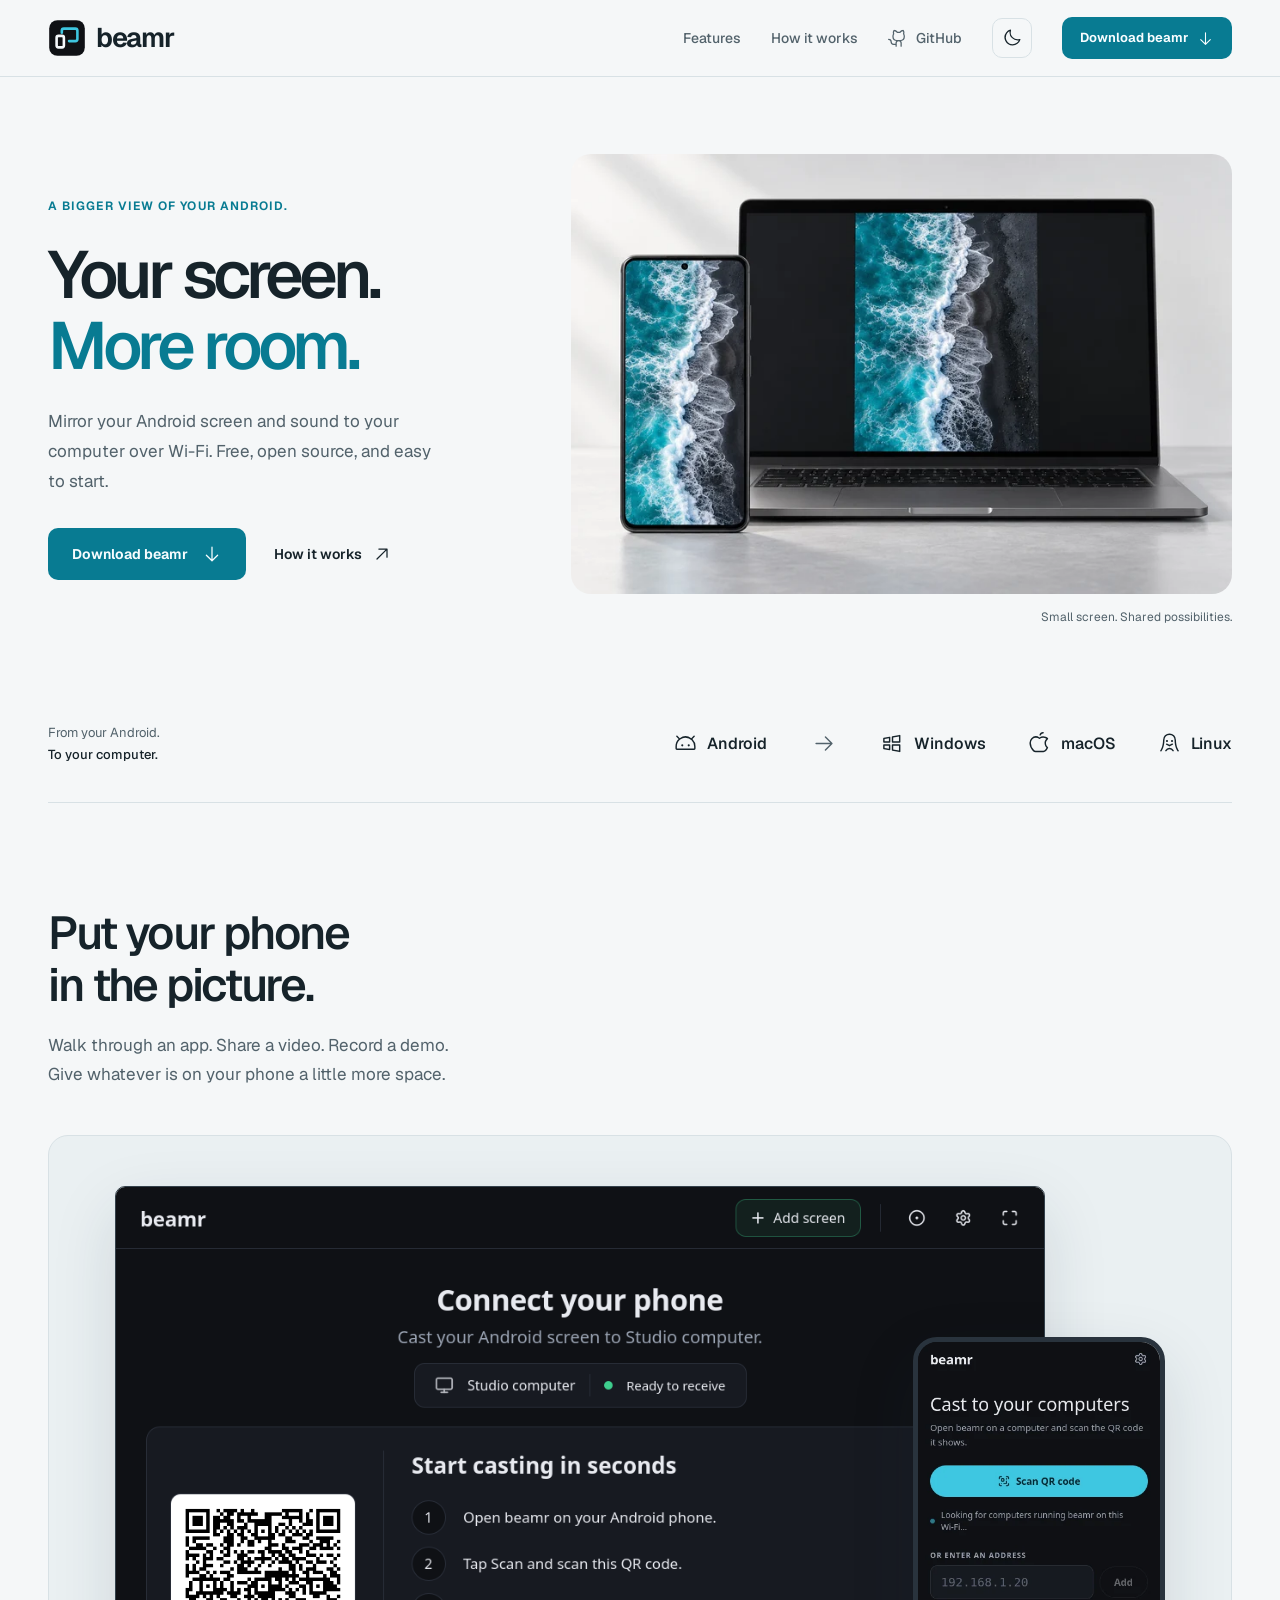
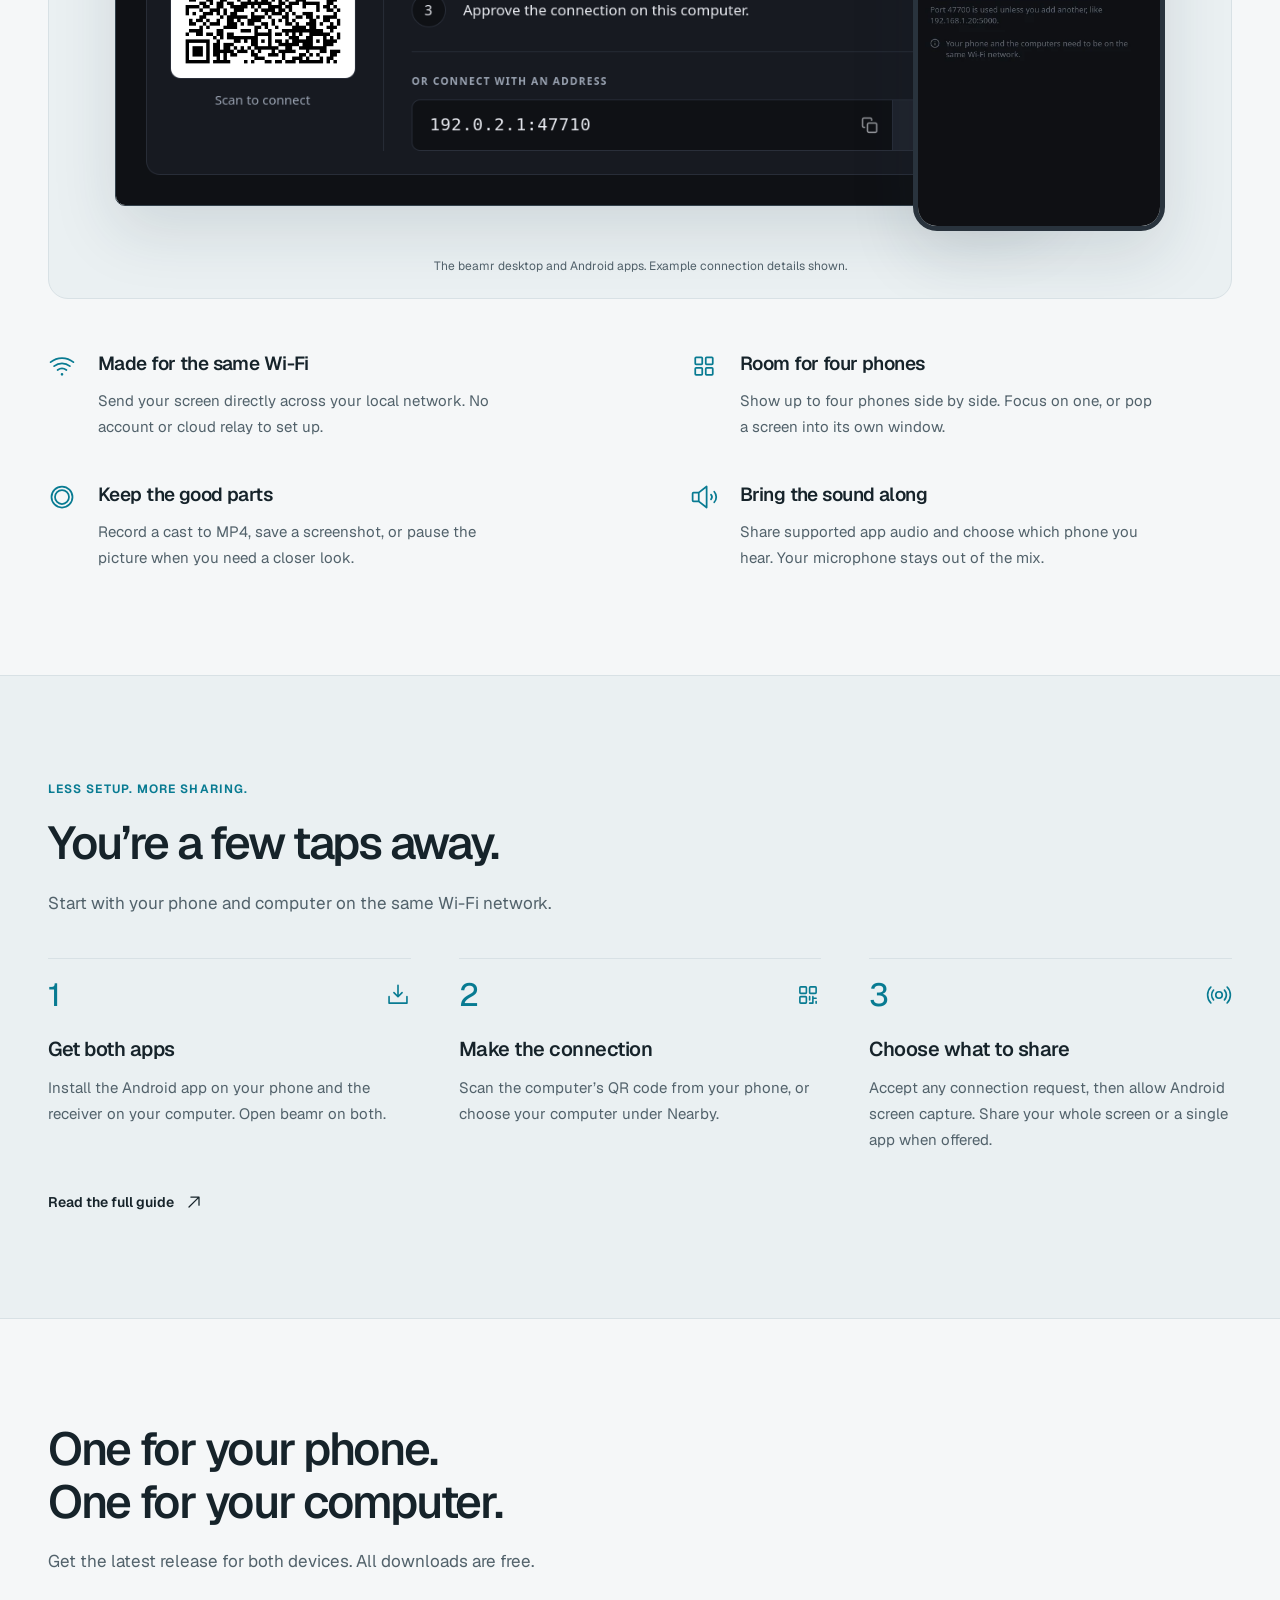
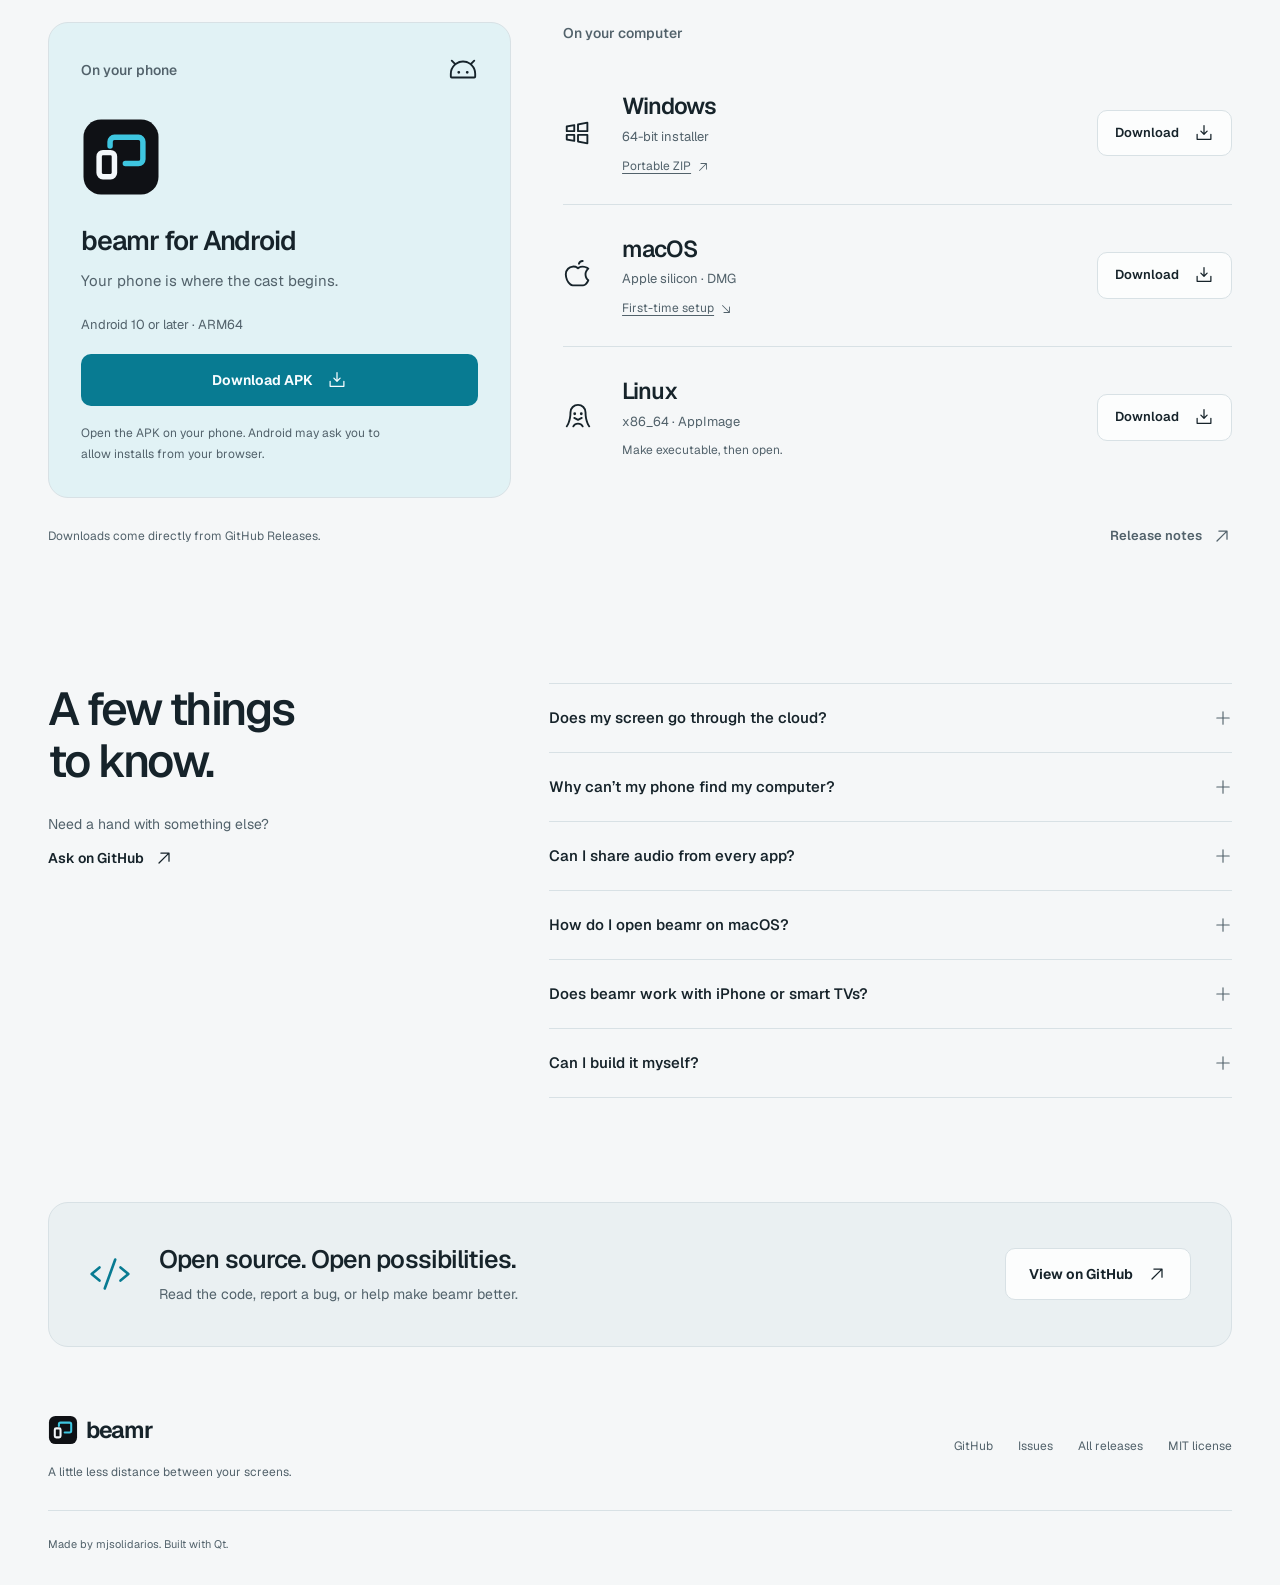
==== site/index.html @ 904bf2c2 "Project site on GitHub Pages A one-page site in site/ with features, setup steps, downloads from the" ====
<!doctype html>
<html lang="en">
<head>
  <meta charset="utf-8">
  <meta name="viewport" content="width=device-width, initial-scale=1">
  <meta name="theme-color" content="#f5f7f8">
  <meta name="description" content="Cast your Android screen and sound to Windows, macOS, or Linux over Wi-Fi. beamr is a free, open-source screen sharing app with recording and multi-screen support.">
  <title>beamr | Your screen. More room.</title>
  <meta name="robots" content="index, follow, max-image-preview:large">
  <meta name="author" content="mjsolidarios">
  <link rel="canonical" href="https://mjsolidarios.github.io/beamr/">
  <!-- Social previews. The card is a JPEG because not every network shows WebP. -->
  <meta property="og:type" content="website">
  <meta property="og:site_name" content="beamr">
  <meta property="og:locale" content="en_US">
  <meta property="og:title" content="beamr | Your screen. More room.">
  <meta property="og:description" content="Your Android screen and sound, on your computer. Free, open-source screen casting over Wi-Fi.">
  <meta property="og:url" content="https://mjsolidarios.github.io/beamr/">
  <meta property="og:image" content="https://mjsolidarios.github.io/beamr/assets/social-card.jpg">
  <meta property="og:image:secure_url" content="https://mjsolidarios.github.io/beamr/assets/social-card.jpg">
  <meta property="og:image:type" content="image/jpeg">
  <meta property="og:image:width" content="1200">
  <meta property="og:image:height" content="630">
  <meta property="og:image:alt" content="beamr: Your screen. More room. A phone and laptop showing the same ocean scene.">
  <meta name="twitter:card" content="summary_large_image">
  <meta name="twitter:title" content="beamr | Your screen. More room.">
  <meta name="twitter:description" content="Your Android screen and sound, on your computer. Free, open-source screen casting over Wi-Fi.">
  <meta name="twitter:image" content="https://mjsolidarios.github.io/beamr/assets/social-card.jpg">
  <meta name="twitter:image:alt" content="beamr: Your screen. More room. A phone and laptop showing the same ocean scene.">
  <script type="application/ld+json">
  {
    "@context": "https://schema.org",
    "@type": "SoftwareApplication",
    "name": "beamr",
    "description": "Free, open-source app that casts an Android phone's screen and sound to Windows, macOS or Linux computers over Wi-Fi.",
    "url": "https://mjsolidarios.github.io/beamr/",
    "image": "https://mjsolidarios.github.io/beamr/assets/social-card.jpg",
    "applicationCategory": "UtilitiesApplication",
    "operatingSystem": "Android 10+, Windows, macOS, Linux",
    "license": "https://github.com/mjsolidarios/beamr/blob/main/LICENSE",
    "codeRepository": "https://github.com/mjsolidarios/beamr",
    "downloadUrl": "https://github.com/mjsolidarios/beamr/releases/latest",
    "offers": { "@type": "Offer", "price": "0", "priceCurrency": "USD" },
    "author": { "@type": "Person", "name": "mjsolidarios", "url": "https://github.com/mjsolidarios" }
  }
  </script>
  <link rel="icon" href="./assets/beamr-icon.svg" type="image/svg+xml">
  <link rel="apple-touch-icon" href="./assets/beamr-icon.png">
  <link rel="preload" href="./assets/geist-latin.woff2" as="font" type="font/woff2" crossorigin>
  <script>
    try {
      const saved = localStorage.getItem('beamr-theme');
      if (saved === 'light' || saved === 'dark') document.documentElement.dataset.theme = saved;
    } catch {}
  </script>
  <link rel="stylesheet" href="./styles.css">
  <script src="./app.js" defer></script>
</head>
<body>
  <a class="skip-link" href="#main">Skip to content</a>
  <header class="site-header">
    <div class="container nav-row">
      <a class="brand" href="./" aria-label="beamr home"><img src="./assets/beamr-icon.svg" width="38" height="38" alt=""><span>beamr</span></a>
      <nav aria-label="Main navigation">
        <a class="nav-detail" href="#features">Features</a>
        <a class="nav-detail" href="#how-it-works">How it works</a>
        <a class="nav-github" href="https://github.com/mjsolidarios/beamr"><svg class="icon" aria-hidden="true"><use href="./assets/icons.svg#github-logo"/></svg><span>GitHub</span></a>
        <button class="theme-toggle icon-button" type="button" aria-label="Switch to dark theme" hidden><svg class="icon theme-moon" aria-hidden="true"><use href="./assets/icons.svg#moon"/></svg><svg class="icon theme-sun" aria-hidden="true"><use href="./assets/icons.svg#sun"/></svg></button>
        <a class="button button-small" href="#downloads">Download beamr<svg class="icon" aria-hidden="true"><use href="./assets/icons.svg#arrow-down"/></svg></a>
      </nav>
    </div>
  </header>

  <main id="main">
    <section class="hero container" aria-labelledby="hero-title">
      <div class="hero-copy">
        <p class="eyebrow">A bigger view of your Android.</p>
        <h1 id="hero-title">Your screen.<br><span>More room.</span></h1>
        <p class="hero-description">Mirror your Android screen and sound to your computer over Wi-Fi. Free, open source, and easy to start.</p>
        <div class="hero-actions"><a class="button" href="#downloads">Download beamr<svg class="icon" aria-hidden="true"><use href="./assets/icons.svg#arrow-down"/></svg></a><a class="text-link" href="#how-it-works">How it works<svg class="icon" aria-hidden="true"><use href="./assets/icons.svg#arrow-up-right"/></svg></a></div>
      </div>
      <figure class="hero-visual">
        <img class="hero-image" src="./assets/devices-1536.webp" srcset="./assets/devices-768.webp 768w, ./assets/devices-1536.webp 1536w" sizes="(max-width: 767px) 100vw, 58vw" width="1536" height="1024" fetchpriority="high" alt="A phone and laptop showing the same turquoise ocean waves, illustrating screen sharing">
        <figcaption>Small screen. Shared possibilities.</figcaption>
      </figure>
    </section>

    <div class="platforms container" aria-label="Supported platforms">
      <p>From your Android.<br><strong>To your computer.</strong></p>
      <div class="platform-flow">
        <span><svg class="icon" aria-hidden="true"><use href="./assets/icons.svg#android-logo"/></svg>Android</span>
        <svg class="icon flow-arrow" aria-hidden="true"><use href="./assets/icons.svg#arrow-right"/></svg>
        <span><svg class="icon" aria-hidden="true"><use href="./assets/icons.svg#windows-logo"/></svg>Windows</span>
        <span><svg class="icon" aria-hidden="true"><use href="./assets/icons.svg#apple-logo"/></svg>macOS</span>
        <span><svg class="icon" aria-hidden="true"><use href="./assets/icons.svg#linux-logo"/></svg>Linux</span>
      </div>
    </div>

    <section class="section container" id="features" aria-labelledby="features-title">
      <div class="section-intro"><h2 id="features-title">Put your phone<br>in the picture.</h2><p>Walk through an app. Share a video. Record a demo.<br class="desktop-break"> Give whatever is on your phone a little more space.</p></div>
      <div class="product-showcase">
        <div class="screenshot-composition">
          <img class="desktop-shot" src="./assets/desktop.webp" width="1080" height="720" loading="lazy" alt="beamr desktop receiver with a QR code and instructions to connect an Android phone">
          <img class="phone-shot" src="./assets/android.webp" width="400" height="800" loading="lazy" alt="beamr Android app with Scan QR code, Enter address, and Nearby connection options">
        </div>
        <p class="image-caption">The beamr desktop and Android apps. Example connection details shown.</p>
      </div>
      <div class="feature-grid">
        <article><svg class="feature-icon" aria-hidden="true"><use href="./assets/icons.svg#wifi-high"/></svg><div><h3>Made for the same Wi-Fi</h3><p>Send your screen directly across your local network. No account or cloud relay to set up.</p></div></article>
        <article><svg class="feature-icon" aria-hidden="true"><use href="./assets/icons.svg#squares-four"/></svg><div><h3>Room for four phones</h3><p>Show up to four phones side by side. Focus on one, or pop a screen into its own window.</p></div></article>
        <article><svg class="feature-icon" aria-hidden="true"><use href="./assets/icons.svg#record"/></svg><div><h3>Keep the good parts</h3><p>Record a cast to MP4, save a screenshot, or pause the picture when you need a closer look.</p></div></article>
        <article><svg class="feature-icon" aria-hidden="true"><use href="./assets/icons.svg#speaker-high"/></svg><div><h3>Bring the sound along</h3><p>Share supported app audio and choose which phone you hear. Your microphone stays out of the mix.</p></div></article>
      </div>
    </section>

    <section class="setup section" id="how-it-works" aria-labelledby="setup-title">
      <div class="container">
        <div class="section-intro"><p class="eyebrow">Less setup. More sharing.</p><h2 id="setup-title">You’re a few taps away.</h2><p>Start with your phone and computer on the same Wi-Fi network.</p></div>
        <ol class="setup-steps">
          <li><div class="step-top"><span class="step-number" aria-hidden="true">1</span><svg class="icon" aria-hidden="true"><use href="./assets/icons.svg#download-simple"/></svg></div><h3>Get both apps</h3><p>Install the Android app on your phone and the receiver on your computer. Open beamr on both.</p></li>
          <li><div class="step-top"><span class="step-number" aria-hidden="true">2</span><svg class="icon" aria-hidden="true"><use href="./assets/icons.svg#qr-code"/></svg></div><h3>Make the connection</h3><p>Scan the computer’s QR code from your phone, or choose your computer under Nearby.</p></li>
          <li><div class="step-top"><span class="step-number" aria-hidden="true">3</span><svg class="icon" aria-hidden="true"><use href="./assets/icons.svg#broadcast"/></svg></div><h3>Choose what to share</h3><p>Accept any connection request, then allow Android screen capture. Share your whole screen or a single app when offered.</p></li>
        </ol>
        <a class="text-link" href="https://github.com/mjsolidarios/beamr#how-it-works">Read the full guide<svg class="icon" aria-hidden="true"><use href="./assets/icons.svg#arrow-up-right"/></svg></a>
      </div>
    </section>

    <section class="section container downloads" id="downloads" aria-labelledby="downloads-title">
      <div class="section-intro"><h2 id="downloads-title">One for your phone.<br>One for your computer.</h2><p>Get the latest release for both devices. All downloads are free.</p></div>
      <div class="download-layout">
        <article class="android-download">
          <div class="download-card-heading"><span class="device-label">On your phone</span><svg class="platform-icon" aria-hidden="true"><use href="./assets/icons.svg#android-logo"/></svg></div>
          <img src="./assets/beamr-icon.svg" width="80" height="80" alt="" loading="lazy">
          <h3>beamr for Android</h3>
          <p>Your phone is where the cast begins.</p>
          <span class="download-meta">Android 10 or later · ARM64</span>
          <a class="button" href="https://github.com/mjsolidarios/beamr/releases/latest/download/beamr-android-arm64.apk">Download APK<svg class="icon" aria-hidden="true"><use href="./assets/icons.svg#download-simple"/></svg></a>
          <p class="install-note">Open the APK on your phone. Android may ask you to allow installs from your browser.</p>
        </article>
        <div class="desktop-downloads">
          <h3 class="device-label">On your computer</h3>
          <article class="download-row">
            <svg class="platform-icon" aria-hidden="true"><use href="./assets/icons.svg#windows-logo"/></svg>
            <div class="download-copy"><h4>Windows</h4><p>64-bit installer</p><a class="alternative" href="https://github.com/mjsolidarios/beamr/releases/latest/download/beamr-receiver-windows-x64.zip">Portable ZIP<svg class="icon" aria-hidden="true"><use href="./assets/icons.svg#arrow-up-right"/></svg></a></div>
            <a class="download-button" href="https://github.com/mjsolidarios/beamr/releases/latest/download/beamr-receiver-windows-x64-setup.exe" aria-label="Download Windows installer"><span>Download</span><svg class="icon" aria-hidden="true"><use href="./assets/icons.svg#download-simple"/></svg></a>
          </article>
          <article class="download-row">
            <svg class="platform-icon" aria-hidden="true"><use href="./assets/icons.svg#apple-logo"/></svg>
            <div class="download-copy"><h4>macOS</h4><p>Apple silicon · DMG</p><a class="alternative" href="#macos-help">First-time setup<svg class="icon" aria-hidden="true"><use href="./assets/icons.svg#arrow-down-right"/></svg></a></div>
            <a class="download-button" href="https://github.com/mjsolidarios/beamr/releases/latest/download/beamr-receiver-macos-arm64.dmg" aria-label="Download macOS disk image"><span>Download</span><svg class="icon" aria-hidden="true"><use href="./assets/icons.svg#download-simple"/></svg></a>
          </article>
          <article class="download-row">
            <svg class="platform-icon" aria-hidden="true"><use href="./assets/icons.svg#linux-logo"/></svg>
            <div class="download-copy"><h4>Linux</h4><p>x86_64 · AppImage</p><span class="row-note">Make executable, then open.</span></div>
            <a class="download-button" href="https://github.com/mjsolidarios/beamr/releases/latest/download/beamr-receiver-linux-x86_64.AppImage" aria-label="Download Linux AppImage"><span>Download</span><svg class="icon" aria-hidden="true"><use href="./assets/icons.svg#download-simple"/></svg></a>
          </article>
        </div>
      </div>
      <div class="download-footer"><span>Downloads come directly from GitHub Releases.</span><a class="text-link" href="https://github.com/mjsolidarios/beamr/releases/latest">Release notes<svg class="icon" aria-hidden="true"><use href="./assets/icons.svg#arrow-up-right"/></svg></a></div>
    </section>

    <section class="section container faq" aria-labelledby="faq-title">
      <div class="faq-heading"><h2 id="faq-title">A few things <br>to know.</h2><p>Need a hand with something else?</p><a class="text-link" href="https://github.com/mjsolidarios/beamr/issues">Ask on GitHub<svg class="icon" aria-hidden="true"><use href="./assets/icons.svg#arrow-up-right"/></svg></a></div>
      <div class="questions">
        <details><summary>Does my screen go through the cloud?<svg class="icon" aria-hidden="true"><use href="./assets/icons.svg#plus"/></svg></summary><p>No. beamr sends screen and audio data directly between your phone and computers on the same local network. You don’t need an account. Use a network you trust.</p></details>
        <details><summary>Why can’t my phone find my computer?<svg class="icon" aria-hidden="true"><use href="./assets/icons.svg#plus"/></svg></summary><p>Check that both devices are on the same Wi-Fi and your firewall allows beamr. Guest networks may prevent devices from connecting to each other. You can also scan the QR code or enter the address shown on the computer.</p></details>
        <details><summary>Can I share audio from every app?<svg class="icon" aria-hidden="true"><use href="./assets/icons.svg#plus"/></svg></summary><p>Turn on Cast sound before you start. Android only lets beamr capture audio from apps that allow it. Calls and protected audio stay silent, and beamr never captures the microphone.</p></details>
        <details id="macos-help"><summary>How do I open beamr on macOS?<svg class="icon" aria-hidden="true"><use href="./assets/icons.svg#plus"/></svg></summary><p>Open the DMG and copy beamr to Applications. This Apple silicon build is not yet signed. If macOS blocks it, follow <a href="https://support.apple.com/en-us/102445">Apple’s instructions for opening an app from an unidentified developer</a>, after confirming you downloaded it from this repository.</p></details>
        <details><summary>Does beamr work with iPhone or smart TVs?<svg class="icon" aria-hidden="true"><use href="./assets/icons.svg#plus"/></svg></summary><p>beamr currently sends from Android phones to computers running Windows, macOS, or Linux. There’s no iPhone sender or standalone smart TV app. You can connect your computer to a larger display.</p></details>
        <details><summary>Can I build it myself?<svg class="icon" aria-hidden="true"><use href="./assets/icons.svg#plus"/></svg></summary><p>Yes. Both apps are built with Qt 6 and QML. The project is open source under the MIT license, with separately licensed dependencies. Find <a href="https://github.com/mjsolidarios/beamr#building">build instructions</a> and <a href="https://github.com/mjsolidarios/beamr/blob/main/THIRD_PARTY_NOTICES.md">third-party notices</a> in the repository.</p></details>
      </div>
    </section>

    <section class="open-source container" aria-labelledby="source-title">
      <svg class="source-icon" aria-hidden="true"><use href="./assets/icons.svg#code"/></svg>
      <div><h2 id="source-title">Open source. Open possibilities.</h2><p>Read the code, report a bug, or help make beamr better.</p></div>
      <a class="button button-outline" href="https://github.com/mjsolidarios/beamr">View on GitHub<svg class="icon" aria-hidden="true"><use href="./assets/icons.svg#arrow-up-right"/></svg></a>
    </section>
  </main>

  <footer class="site-footer container">
    <div class="footer-brand"><a class="brand" href="./" aria-label="beamr home"><img src="./assets/beamr-icon.svg" width="30" height="30" alt=""><span>beamr</span></a><p>A little less distance between your screens.</p></div>
    <nav aria-label="Project links"><a href="https://github.com/mjsolidarios/beamr">GitHub</a><a href="https://github.com/mjsolidarios/beamr/issues">Issues</a><a href="https://github.com/mjsolidarios/beamr/releases">All releases</a><a href="https://github.com/mjsolidarios/beamr/blob/main/LICENSE">MIT license</a></nav>
    <p class="footer-credit">Made by <a href="https://github.com/mjsolidarios">mjsolidarios</a>. Built with Qt.</p>
  </footer>
</body>
</html>
---- site/styles.css ----
@font-face{font-family:Geist;src:url('./assets/geist-latin.woff2') format('woff2');font-style:normal;font-weight:100 900;font-display:swap}
/* Design read: a calm consumer utility, not a GitHub UI clone.
   DESIGN_VARIANCE: 6 / MOTION_INTENSITY: 3 / VISUAL_DENSITY: 3.
   Radius: controls 10px; media and download panels 20px. Layer 10: sticky header. */
:root{color-scheme:light;--bg:#f5f7f8;--surface:#fcfdfd;--surface-soft:#eaf0f2;--text:#16232a;--muted:#52626b;--border:#d8e1e5;--accent:#087b92;--accent-hover:#06687d;--accent-soft:#e1f2f5;--button-ink:#f8fdff;--header:rgb(245 247 248 / .95);--shadow:0 24px 65px rgb(27 47 59 / .13)}
:root[data-theme=dark]{color-scheme:dark;--bg:#0f1419;--surface:#171e25;--surface-soft:#19232b;--text:#edf3f6;--muted:#a6b5bf;--border:#2a3741;--accent:#5acde1;--accent-hover:#88deec;--accent-soft:#152d36;--button-ink:#09212a;--header:rgb(15 20 25 / .96);--shadow:0 24px 65px rgb(0 8 14 / .28)}
@media(prefers-color-scheme:dark){:root:not([data-theme=light]){color-scheme:dark;--bg:#0f1419;--surface:#171e25;--surface-soft:#19232b;--text:#edf3f6;--muted:#a6b5bf;--border:#2a3741;--accent:#5acde1;--accent-hover:#88deec;--accent-soft:#152d36;--button-ink:#09212a;--header:rgb(15 20 25 / .96);--shadow:0 24px 65px rgb(0 8 14 / .28)}}
*{box-sizing:border-box}html{scroll-padding-top:100px}body{margin:0;background:var(--bg);color:var(--text);font:16px/1.6 Geist,system-ui,sans-serif;-webkit-font-smoothing:antialiased}a{color:inherit;text-decoration:none}button{font:inherit}img{display:block;max-width:100%;height:auto}svg{display:block;fill:currentColor;flex-shrink:0}p,h1,h2,h3,h4,figure{margin:0}a,button,summary{-webkit-tap-highlight-color:transparent}a:focus-visible,button:focus-visible,summary:focus-visible{outline:3px solid var(--accent);outline-offset:5px}button{cursor:pointer}::selection{background:var(--accent);color:var(--button-ink)}[hidden]{display:none!important}.container{width:min(1240px,calc(100% - 96px));margin-inline:auto}.icon{width:20px;height:20px}.skip-link{position:fixed;top:12px;left:12px;z-index:20;transform:translateY(-160%);background:var(--accent);color:var(--button-ink);padding:12px 18px;border-radius:10px}.skip-link:focus{transform:translateY(0)}
.site-header{position:sticky;top:0;z-index:10;border-bottom:1px solid var(--border);background:var(--header);backdrop-filter:blur(16px)}.nav-row{height:76px;display:flex;align-items:center;justify-content:space-between;gap:24px}.brand{display:inline-flex;align-items:center;gap:10px;flex-shrink:0;font-size:27px;font-weight:650;letter-spacing:-1.3px}.brand img{flex-shrink:0}.nav-row nav{display:flex;align-items:center;gap:30px;font-size:14px;font-weight:500}.nav-row nav>a:not(.button){color:var(--muted)}.nav-row nav>a:hover{color:var(--accent)}.nav-github{display:flex;align-items:center;gap:8px}.icon-button{display:grid;place-items:center;width:40px;height:40px;border:1px solid var(--border);border-radius:10px;background:transparent;color:var(--text)}.icon-button:hover{background:var(--surface-soft)}.theme-sun{display:none}[data-theme=dark] .theme-sun{display:block}[data-theme=dark] .theme-moon{display:none}@media(prefers-color-scheme:dark){:root:not([data-theme=light]) .theme-sun{display:block}:root:not([data-theme=light]) .theme-moon{display:none}}
.button{display:inline-flex;justify-content:center;align-items:center;gap:14px;min-height:52px;padding:13px 23px;border:1px solid transparent;border-radius:10px;background:var(--accent);color:var(--button-ink);font-size:14px;font-weight:650;white-space:nowrap;transition:background .2s,transform .2s}.button:hover{background:var(--accent-hover)}.button:active,.download-button:active{transform:translateY(1px)}.button-small{min-height:42px;padding:9px 17px;font-size:13px;gap:9px}.button-small .icon{width:17px;height:17px}.text-link{display:inline-flex;align-items:center;gap:10px;font-size:14px;font-weight:600}.text-link:hover{color:var(--accent)}.text-link .icon{transition:transform .2s}.text-link:hover .icon{transform:translate(2px,-2px)}
.hero{display:grid;grid-template-columns:.9fr 1.2fr;align-items:center;gap:28px;padding-block:72px 66px}.eyebrow{color:var(--accent);font-size:12px;letter-spacing:.09em;font-weight:650;text-transform:uppercase;margin-bottom:23px}h1{font-size:clamp(46px,5.2vw,72px);line-height:1.07;letter-spacing:-.065em;font-weight:570}h1 span{color:var(--accent)}.hero-description{max-width:390px;margin-top:26px;font-size:17px;line-height:1.75;color:var(--muted)}.hero-actions{display:flex;align-items:center;gap:28px;margin-top:31px}.hero-visual{padding-top:5px;min-width:0}.hero-image{border-radius:20px;width:100%;aspect-ratio:3/2;object-fit:cover;background:#e4e9ec}.hero-visual figcaption{text-align:right;font-size:12px;color:var(--muted);margin-top:14px}.platforms{padding-block:28px 36px;border-bottom:1px solid var(--border);display:flex;align-items:center;justify-content:space-between;gap:32px}.platforms p{font-size:13px;line-height:1.7;color:var(--muted)}.platforms strong{font-weight:500;color:var(--text)}.platform-flow{display:flex;align-items:center;gap:42px}.platform-flow span{display:flex;align-items:center;gap:10px;font-size:16px;font-weight:550}.platform-flow .icon{width:23px;height:23px}.platform-flow .flow-arrow{color:var(--muted);width:30px}
.section{padding-block:104px}.section-intro{margin-bottom:46px}.section-intro h2,.faq h2{font-size:clamp(34px,3.6vw,48px);line-height:1.14;letter-spacing:-.05em;font-weight:560}.section-intro p:not(.eyebrow){max-width:580px;margin-top:19px;color:var(--muted);font-size:17px;line-height:1.7}.product-showcase{background:var(--surface-soft);border:1px solid var(--border);border-radius:20px;padding:50px 56px 22px;overflow:hidden}.screenshot-composition{position:relative;padding:0 120px 25px 0;max-width:1050px;margin:auto}.desktop-shot{width:100%;border:1px solid #34414b;border-radius:10px;box-shadow:var(--shadow)}.phone-shot{position:absolute;right:0;bottom:0;width:24%;border:5px solid #29333d;border-radius:24px;box-shadow:var(--shadow)}.image-caption{color:var(--muted);font-size:12px;text-align:center;margin-top:26px}.feature-grid{display:grid;grid-template-columns:1fr 1fr;column-gap:100px;row-gap:40px;margin-top:50px}.feature-grid article{display:flex;gap:22px;align-items:flex-start}.feature-icon{width:28px;height:28px;color:var(--accent);margin-top:3px}.feature-grid h3{font-size:19px;letter-spacing:-.03em;font-weight:580;margin-bottom:8px}.feature-grid p{font-size:15px;line-height:1.75;color:var(--muted);max-width:420px}
.setup{background:var(--surface-soft);border-block:1px solid var(--border)}.setup .section-intro{margin-bottom:40px}.setup .eyebrow{margin-bottom:18px}.setup-steps{list-style:none;margin:0 0 35px;padding:0;display:grid;grid-template-columns:repeat(3,1fr);gap:48px}.setup-steps li{padding-top:20px;border-top:1px solid var(--border)}.step-top{display:flex;align-items:center;justify-content:space-between;margin-bottom:22px;color:var(--accent)}.step-number{font-size:32px;font-weight:450;line-height:1}.step-top .icon{width:26px;height:26px}.setup-steps h3{font-size:20px;font-weight:570;letter-spacing:-.025em;margin-bottom:10px}.setup-steps p{font-size:15px;color:var(--muted);line-height:1.75}
.download-layout{display:grid;grid-template-columns:.9fr 1.3fr;gap:52px}.android-download{background:var(--accent-soft);border:1px solid var(--border);border-radius:20px;padding:32px}.download-card-heading{display:flex;justify-content:space-between;align-items:center;margin-bottom:32px}.device-label{font-size:14px;font-weight:550;color:var(--muted)}.platform-icon{width:30px;height:30px}.android-download>img{margin-bottom:22px}.android-download h3{font-size:27px;font-weight:580;letter-spacing:-.045em;margin-bottom:7px}.android-download>p{color:var(--muted);font-size:15px}.download-meta{display:block;color:var(--muted);font-size:13px;margin:22px 0 18px}.android-download .button{width:100%}.android-download .install-note{font-size:12px;line-height:1.75;margin-top:17px;max-width:320px}.desktop-downloads>.device-label{margin-bottom:18px}.download-row{display:grid;grid-template-columns:38px 1fr auto;gap:21px;align-items:center;padding:26px 0;border-bottom:1px solid var(--border)}.download-row:last-child{border-bottom:0}.download-copy h4{font-size:23px;letter-spacing:-.04em;font-weight:580}.download-copy p{font-size:13px;color:var(--muted);margin-top:2px}.alternative,.row-note{display:inline-flex;align-items:center;gap:5px;font-size:12px;color:var(--muted);margin-top:9px}.alternative{text-decoration:underline;text-underline-offset:3px}.alternative:hover{color:var(--accent)}.alternative .icon{width:14px;height:14px}.download-button{display:inline-flex;align-items:center;gap:15px;border:1px solid var(--border);border-radius:10px;padding:12px 17px;font-size:13px;font-weight:600;background:var(--surface);transition:background .2s,transform .2s}.download-button:hover{background:var(--accent-soft);border-color:var(--accent);color:var(--accent)}.download-footer{margin-top:28px;display:flex;justify-content:space-between;align-items:center;gap:20px;font-size:12px;color:var(--muted)}.download-footer .text-link{font-size:13px}
.faq{display:grid;grid-template-columns:.8fr 1.3fr;gap:80px;padding-top:32px}.faq-heading>p{font-size:14px;color:var(--muted);margin:25px 0 10px}.questions{border-top:1px solid var(--border)}details{border-bottom:1px solid var(--border);scroll-margin-top:110px}summary{list-style:none;display:flex;align-items:center;justify-content:space-between;gap:20px;font-size:15px;font-weight:550;padding:22px 0;cursor:pointer}summary::-webkit-details-marker{display:none}summary .icon{width:18px;height:18px;color:var(--muted);transition:transform .2s}details[open] summary .icon{transform:rotate(45deg)}summary:hover{color:var(--accent)}details>p{padding:0 32px 25px 0;color:var(--muted);font-size:14px;line-height:1.85}details p a{text-decoration:underline;text-underline-offset:3px;color:var(--accent)}.open-source{display:flex;align-items:center;gap:28px;background:var(--surface-soft);border:1px solid var(--border);border-radius:20px;padding:40px}.source-icon{color:var(--accent);width:42px;height:42px}.open-source h2{font-size:25px;font-weight:550;letter-spacing:-.035em;line-height:1.3}.open-source p{font-size:14px;color:var(--muted);margin-top:8px}.open-source .button{margin-left:auto}.button-outline{border-color:var(--border);background:var(--surface);color:var(--text)}.button-outline:hover{background:var(--accent-soft);border-color:var(--accent)}.site-footer{display:grid;grid-template-columns:1fr auto;gap:28px;padding-block:65px 32px}.footer-brand .brand{font-size:23px;gap:8px}.footer-brand>p{font-size:12px;color:var(--muted);margin-top:10px}.site-footer nav{display:flex;gap:25px;align-items:center;font-size:12px;color:var(--muted)}.site-footer nav a:hover,.footer-credit a:hover{color:var(--accent)}.footer-credit{grid-column:1/-1;padding-top:25px;border-top:1px solid var(--border);font-size:11px;color:var(--muted)}
@media(min-width:1440px){.hero{padding-block:85px 70px}.hero-image{min-height:410px}}
@media(max-width:1100px){.container{width:calc(100% - 64px)}.nav-row nav{gap:20px}.hero{grid-template-columns:1fr 1.08fr;gap:24px}h1{font-size:56px}.hero-description{font-size:16px}.hero-actions{gap:20px}.hero-actions .button{padding-inline:17px}.hero-actions .text-link{font-size:13px}.platform-flow{gap:25px}.feature-grid{column-gap:50px}.download-layout{gap:36px}.faq{gap:50px}.open-source{gap:22px;padding:32px}.open-source h2{font-size:23px}.open-source .source-icon{display:none}}
@media(max-width:767px){html{scroll-padding-top:85px}.container{width:calc(100% - 40px)}.nav-row{height:66px;gap:12px}.brand{font-size:25px;gap:7px}.brand img{width:34px;height:34px}.nav-row nav{gap:12px}.nav-detail,.nav-github{display:none!important}.nav-row .button{padding:9px 12px;font-size:12px;gap:8px}.nav-row .button .icon{display:none}.icon-button{width:36px;height:36px}.hero{grid-template-columns:1fr;gap:38px;padding-block:47px 32px}.hero-copy{max-width:500px}.eyebrow{font-size:10px;letter-spacing:.08em;margin-bottom:20px}h1{font-size:clamp(48px,10.5vw,66px)}.hero-description{max-width:390px;margin-top:22px;font-size:16px}.hero-actions{margin-top:25px;gap:23px}.hero-visual{padding-top:0}.hero-image{border-radius:16px}.hero-visual figcaption{font-size:11px;margin-top:10px}.platforms{display:block;padding-block:18px 29px}.platforms p{font-size:12px;margin-bottom:20px}.platforms p br{display:none}.platforms p strong{margin-left:4px}.platform-flow{justify-content:space-between;gap:10px;flex-wrap:wrap}.platform-flow span{font-size:12px;gap:6px}.platform-flow .icon{width:18px;height:18px}.platform-flow .flow-arrow{width:16px}.section{padding-block:65px}.section-intro{margin-bottom:29px}.section-intro h2,.faq h2{font-size:36px}.section-intro p:not(.eyebrow){font-size:15px;margin-top:17px}.desktop-break{display:none}.product-showcase{padding:22px 14px 17px;border-radius:16px}.screenshot-composition{padding:0 35px 35px 0}.desktop-shot{border-radius:5px}.phone-shot{width:25%;border-width:2px;border-radius:10px}.image-caption{font-size:10px;margin-top:12px}.feature-grid{grid-template-columns:1fr;gap:27px;margin-top:33px}.feature-grid article{gap:18px}.feature-icon{width:25px;height:25px}.feature-grid h3{font-size:18px}.feature-grid p{font-size:14px}.setup-steps{grid-template-columns:1fr;gap:28px;margin-bottom:28px}.setup-steps li{display:grid;grid-template-columns:36px 1fr;gap:0 18px;padding-top:23px}.step-top{grid-row:1/3;display:block;margin:3px 0 0}.step-number{font-size:25px}.step-top .icon{display:none}.setup-steps h3{font-size:19px;margin-bottom:8px}.setup-steps p{font-size:14px}.download-layout{grid-template-columns:1fr;gap:35px}.android-download{padding:28px;border-radius:16px}.download-card-heading{margin-bottom:24px}.android-download>img{width:64px;height:64px}.android-download h3{font-size:25px}.download-row{gap:14px;grid-template-columns:32px 1fr auto;padding:22px 0}.download-copy h4{font-size:22px}.download-button{padding:12px;font-size:12px;gap:10px}.download-button .icon{width:17px;height:17px}.download-footer{align-items:flex-start;flex-direction:column;gap:10px;margin-top:20px}.faq{grid-template-columns:1fr;gap:30px;padding-top:10px}.faq-heading h2 br{display:none}.faq-heading>p{margin-top:15px}.faq summary{font-size:14px;padding:21px 0}.faq details>p{font-size:13px}.open-source{align-items:flex-start;flex-direction:column;padding:28px;gap:24px;border-radius:16px}.open-source h2{font-size:25px;max-width:270px}.open-source p{font-size:14px}.open-source .button{margin-left:0}.site-footer{grid-template-columns:1fr;padding-block:43px 28px;gap:25px}.site-footer nav{gap:24px;flex-wrap:wrap}.footer-credit{padding-top:22px}}
@media(max-width:374px){.container{width:calc(100% - 32px)}.nav-row nav{gap:8px}.hero-actions{gap:16px}.hero-actions .button{padding-inline:14px}.hero-actions .text-link{gap:5px}.platform-flow{gap:8px}.platform-flow span{gap:4px;font-size:11px}.platform-flow .icon{width:16px;height:16px}.download-button span{display:none}.download-button{padding:14px}}
@media(prefers-reduced-motion:no-preference){html{scroll-behavior:smooth}}
@media(prefers-reduced-motion:reduce){*,*::before,*::after{transition:none!important;animation:none!important;scroll-behavior:auto!important}}
@media(prefers-reduced-transparency:reduce){.site-header{background:var(--bg);backdrop-filter:none}}
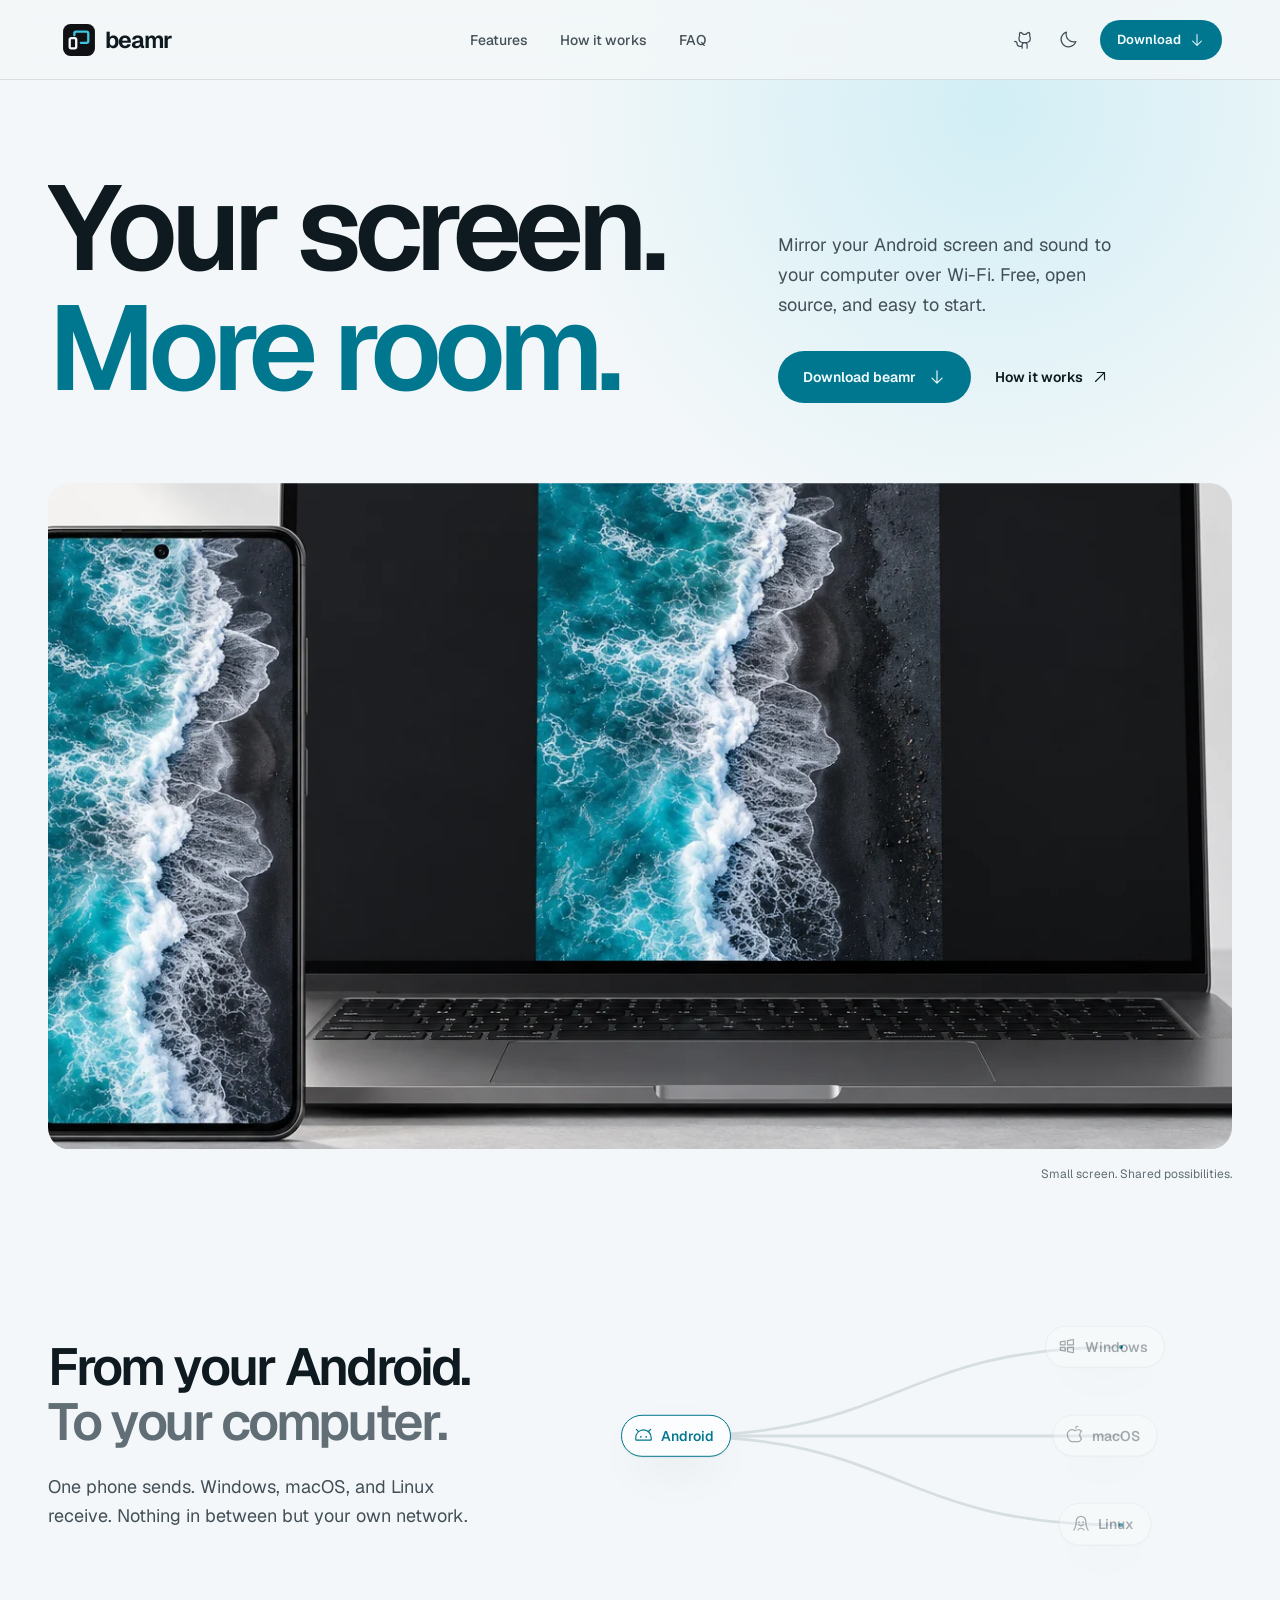
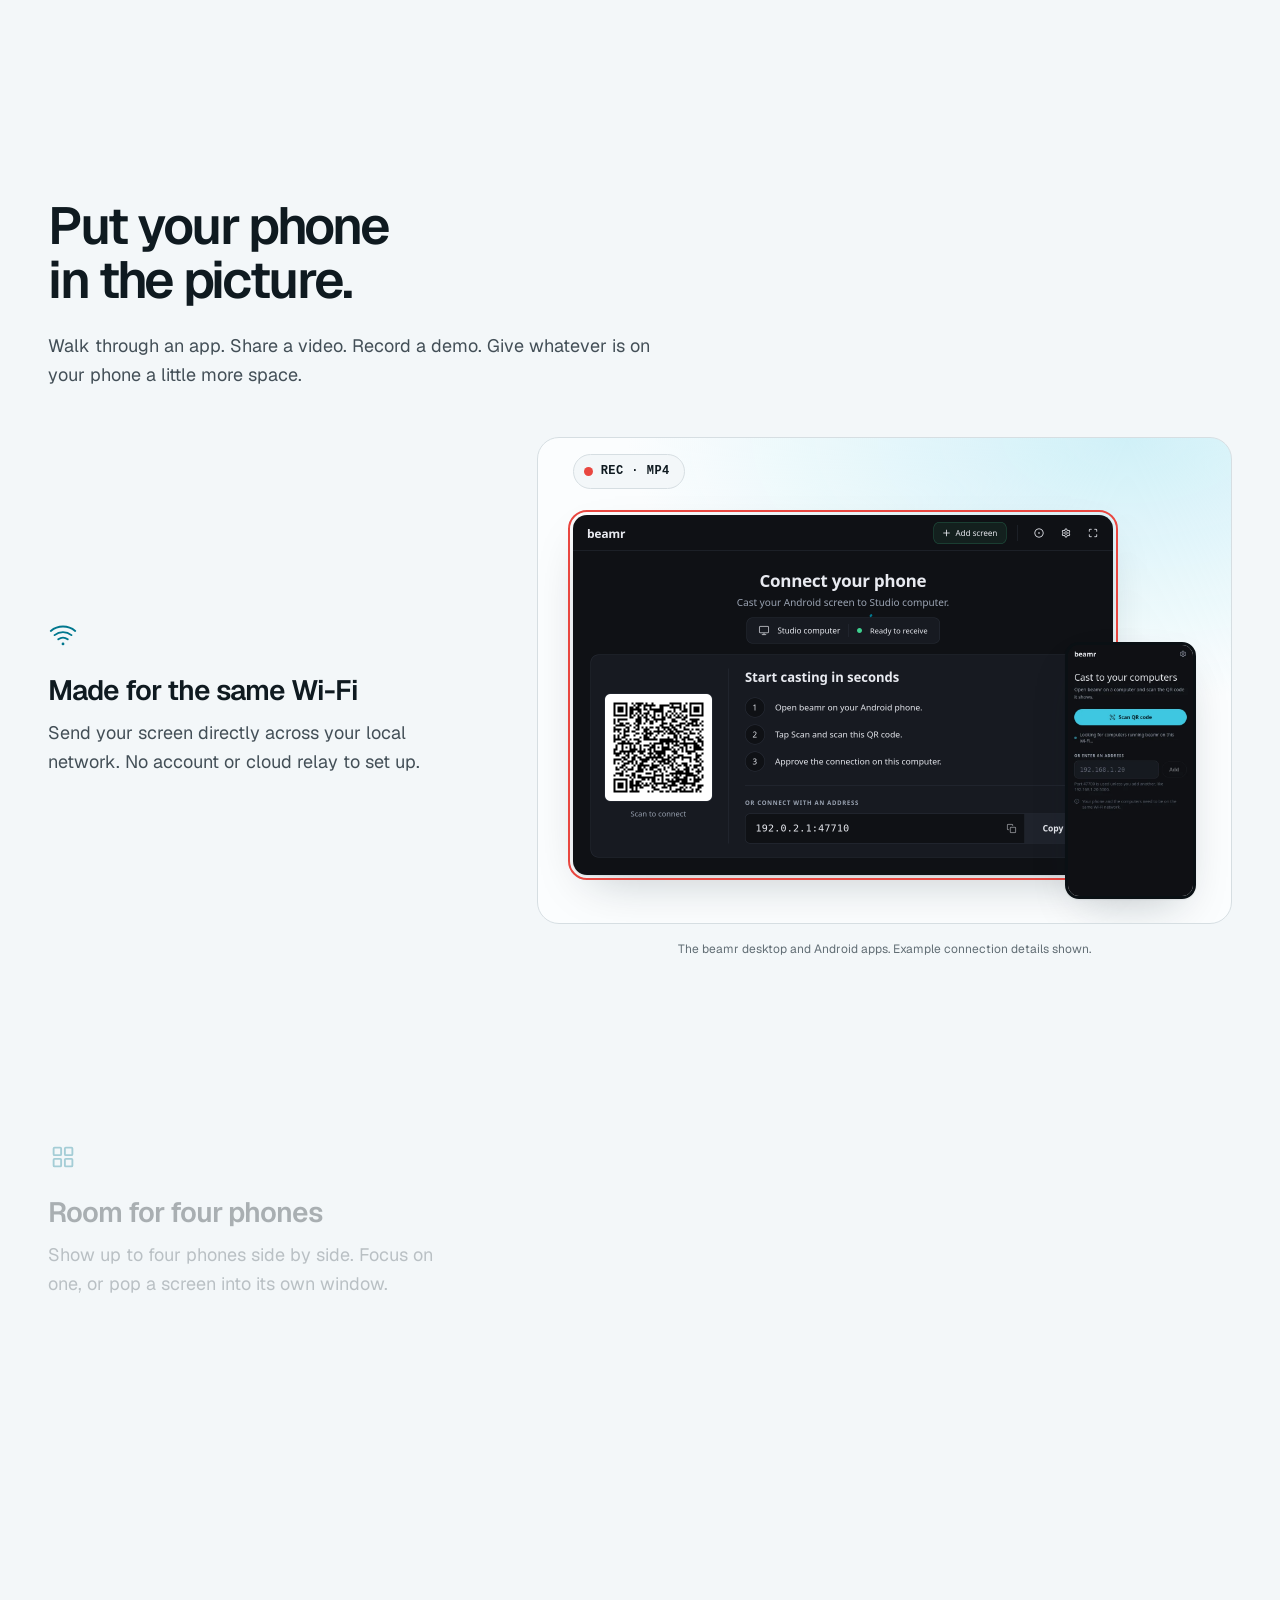
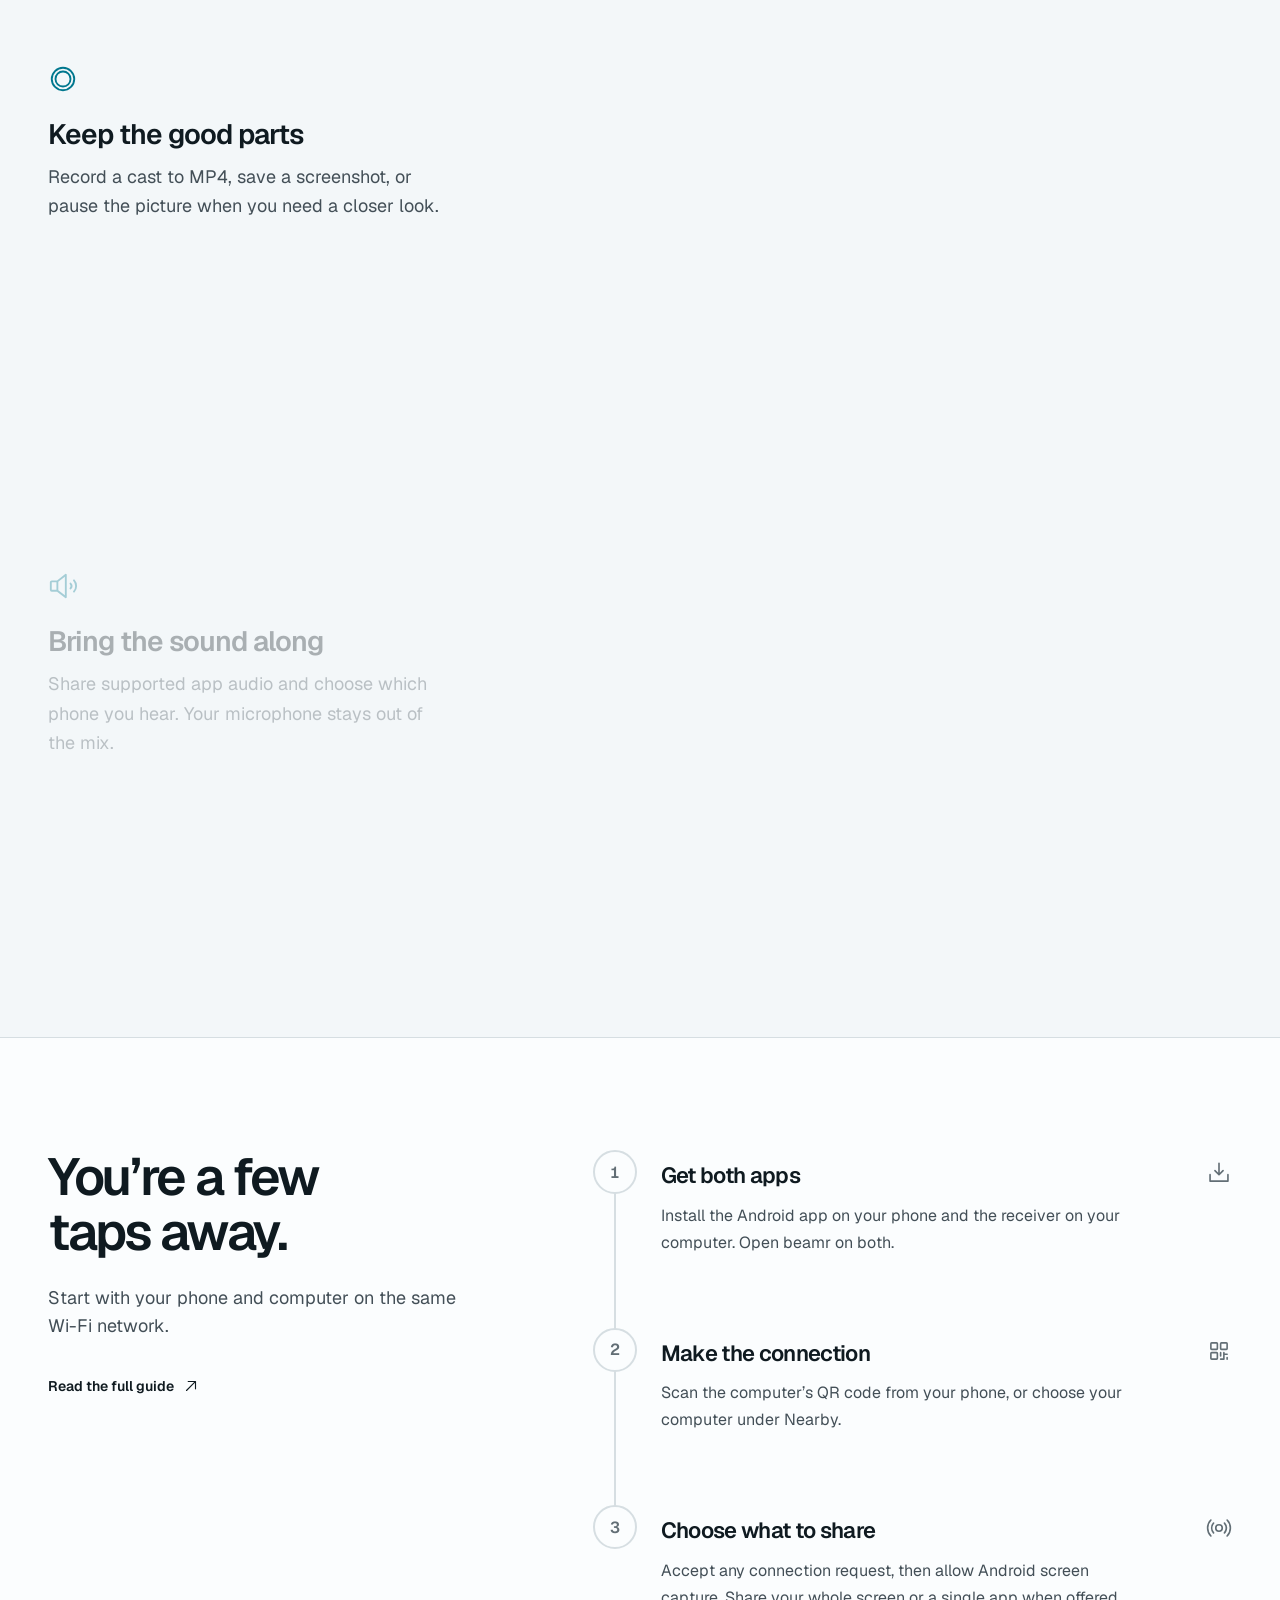
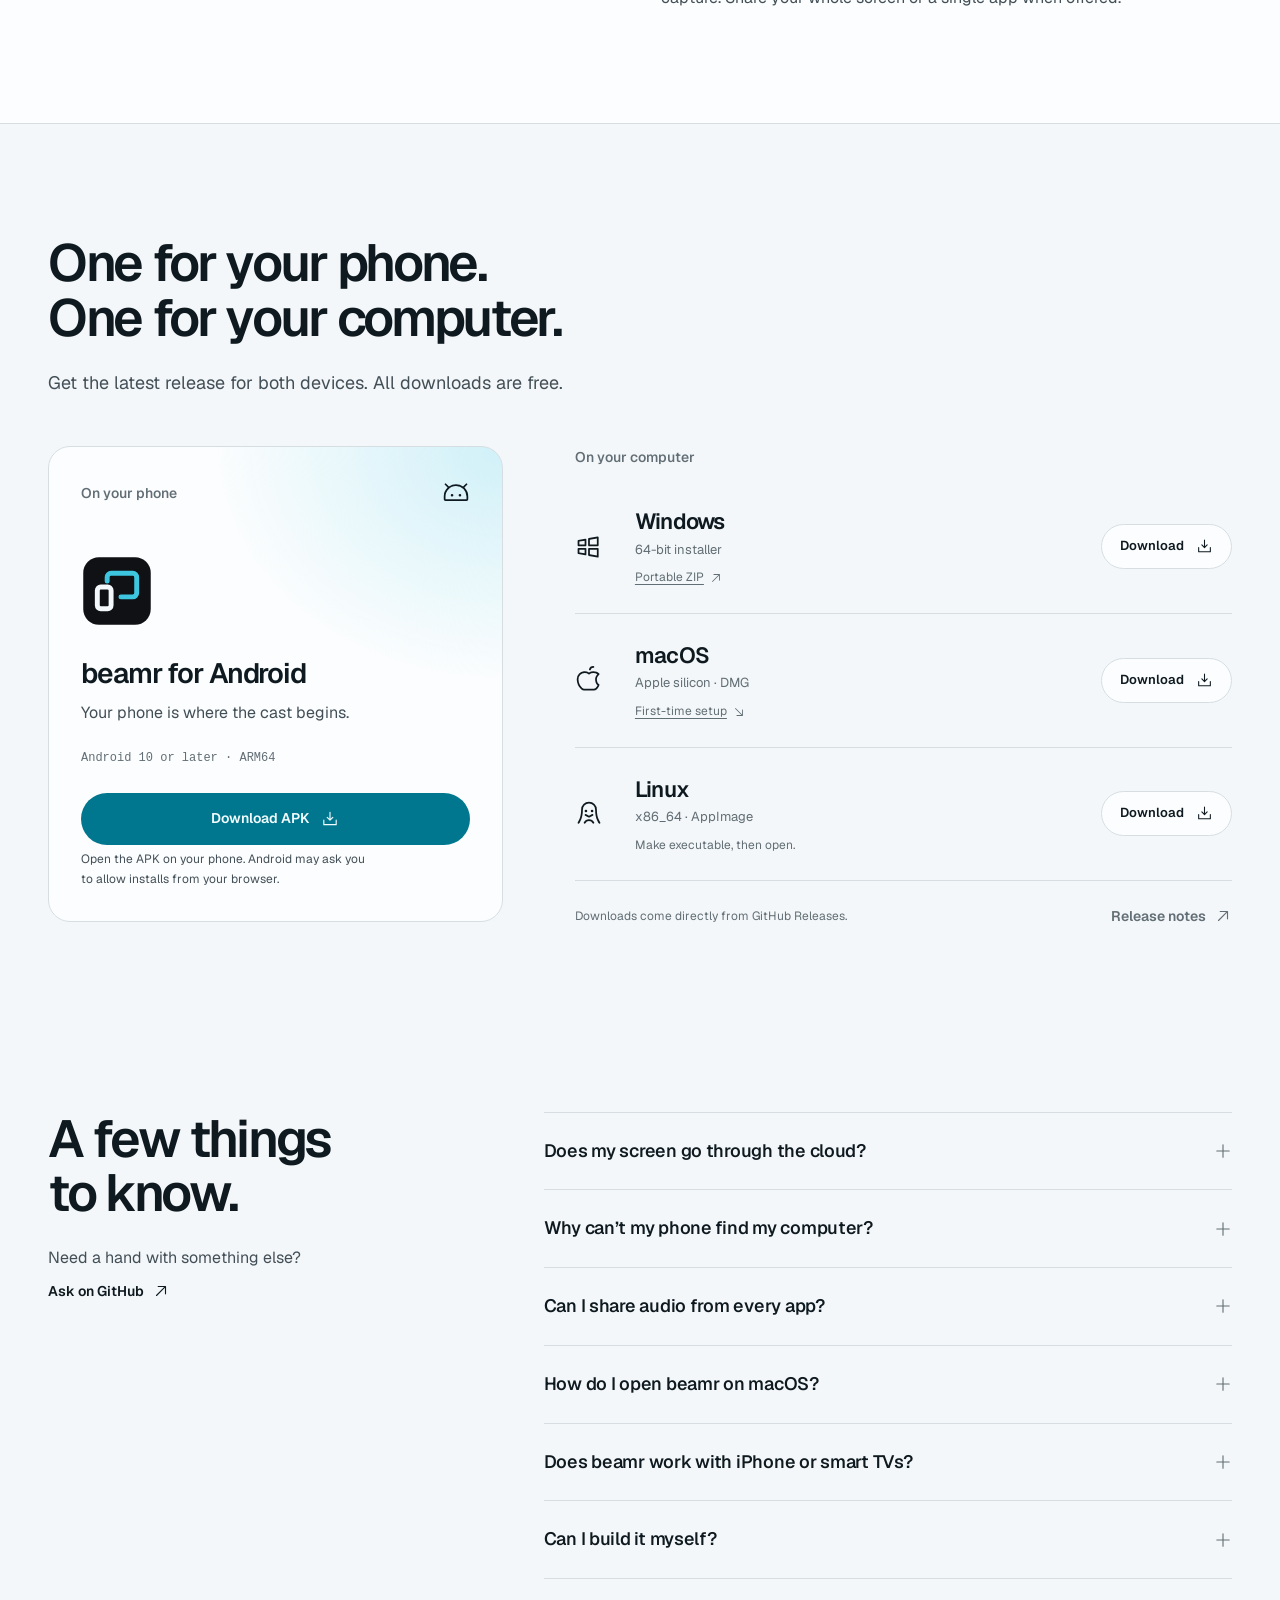
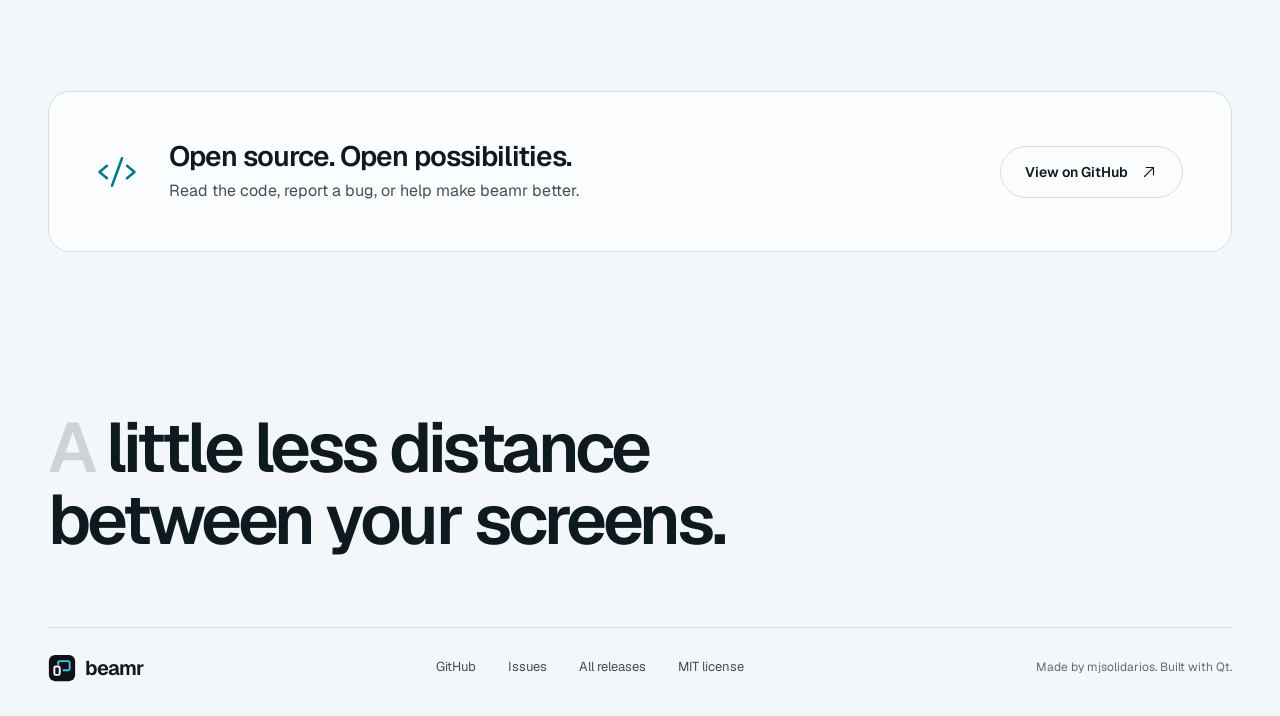
==== commit f827b568: "Redesign the project site with scroll motion A darker page built around the app's cyan, with GSAP Sc" ====
--- a/site/index.html
+++ b/site/index.html
@@ -3,7 +3,7 @@
 <head>
   <meta charset="utf-8">
   <meta name="viewport" content="width=device-width, initial-scale=1">
-  <meta name="theme-color" content="#f5f7f8">
+  <meta name="theme-color" content="#f3f6f8">
   <meta name="description" content="Cast your Android screen and sound to Windows, macOS, or Linux over Wi-Fi. beamr is a free, open-source screen sharing app with recording and multi-screen support.">
   <title>beamr | Your screen. More room.</title>
   <meta name="robots" content="index, follow, max-image-preview:large">
@@ -48,119 +48,194 @@
   <link rel="apple-touch-icon" href="./assets/beamr-icon.png">
   <link rel="preload" href="./assets/geist-latin.woff2" as="font" type="font/woff2" crossorigin>
   <script>
-    try {
-      const saved = localStorage.getItem('beamr-theme');
-      if (saved === 'light' || saved === 'dark') document.documentElement.dataset.theme = saved;
-    } catch {}
+    (() => {
+      const root = document.documentElement;
+      try {
+        const saved = localStorage.getItem('beamr-theme');
+        if (saved === 'light' || saved === 'dark') root.dataset.theme = saved;
+      } catch {}
+      // Scroll motion hides a few hero elements until GSAP takes over. If the
+      // scripts never arrive, show everything rather than leave a blank hero.
+      if (matchMedia('(prefers-reduced-motion: no-preference)').matches) {
+        root.classList.add('motion');
+        setTimeout(() => { if (!root.classList.contains('motion-ready')) root.classList.remove('motion'); }, 2500);
+      }
+    })();
   </script>
   <link rel="stylesheet" href="./styles.css">
+  <script src="./assets/vendor/gsap.min.js" defer></script>
+  <script src="./assets/vendor/ScrollTrigger.min.js" defer></script>
   <script src="./app.js" defer></script>
 </head>
 <body>
   <a class="skip-link" href="#main">Skip to content</a>
-  <header class="site-header">
-    <div class="container nav-row">
-      <a class="brand" href="./" aria-label="beamr home"><img src="./assets/beamr-icon.svg" width="38" height="38" alt=""><span>beamr</span></a>
-      <nav aria-label="Main navigation">
-        <a class="nav-detail" href="#features">Features</a>
-        <a class="nav-detail" href="#how-it-works">How it works</a>
-        <a class="nav-github" href="https://github.com/mjsolidarios/beamr"><svg class="icon" aria-hidden="true"><use href="./assets/icons.svg#github-logo"/></svg><span>GitHub</span></a>
+  <header class="nav">
+    <div class="nav__inner">
+      <a class="brand" href="./" aria-label="beamr home"><img src="./assets/beamr-icon.svg" width="34" height="34" alt=""><span>beamr</span></a>
+      <nav class="nav__links" aria-label="Main navigation">
+        <a href="#features">Features</a>
+        <a href="#how-it-works">How it works</a>
+        <a href="#faq">FAQ</a>
+      </nav>
+      <div class="nav__actions">
+        <a class="icon-button" href="https://github.com/mjsolidarios/beamr" aria-label="beamr on GitHub"><svg class="icon" aria-hidden="true"><use href="./assets/icons.svg#github-logo"/></svg></a>
         <button class="theme-toggle icon-button" type="button" aria-label="Switch to dark theme" hidden><svg class="icon theme-moon" aria-hidden="true"><use href="./assets/icons.svg#moon"/></svg><svg class="icon theme-sun" aria-hidden="true"><use href="./assets/icons.svg#sun"/></svg></button>
-        <a class="button button-small" href="#downloads">Download beamr<svg class="icon" aria-hidden="true"><use href="./assets/icons.svg#arrow-down"/></svg></a>
-      </nav>
+        <a class="button button-small" href="#downloads">Download<svg class="icon" aria-hidden="true"><use href="./assets/icons.svg#arrow-down"/></svg></a>
+      </div>
     </div>
   </header>
 
   <main id="main">
-    <section class="hero container" aria-labelledby="hero-title">
-      <div class="hero-copy">
-        <p class="eyebrow">A bigger view of your Android.</p>
-        <h1 id="hero-title">Your screen.<br><span>More room.</span></h1>
-        <p class="hero-description">Mirror your Android screen and sound to your computer over Wi-Fi. Free, open source, and easy to start.</p>
-        <div class="hero-actions"><a class="button" href="#downloads">Download beamr<svg class="icon" aria-hidden="true"><use href="./assets/icons.svg#arrow-down"/></svg></a><a class="text-link" href="#how-it-works">How it works<svg class="icon" aria-hidden="true"><use href="./assets/icons.svg#arrow-up-right"/></svg></a></div>
-      </div>
-      <figure class="hero-visual">
-        <img class="hero-image" src="./assets/devices-1536.webp" srcset="./assets/devices-768.webp 768w, ./assets/devices-1536.webp 1536w" sizes="(max-width: 767px) 100vw, 58vw" width="1536" height="1024" fetchpriority="high" alt="A phone and laptop showing the same turquoise ocean waves, illustrating screen sharing">
-        <figcaption>Small screen. Shared possibilities.</figcaption>
+    <section class="hero" aria-labelledby="hero-title">
+      <div class="container hero-head">
+        <h1 id="hero-title"><span class="line"><span data-intro>Your screen.</span></span><span class="line"><span class="accent-word" data-intro>More room.</span></span></h1>
+        <div class="hero-side" data-intro>
+          <p class="lede">Mirror your Android screen and sound to your computer over Wi-Fi. Free, open source, and easy to start.</p>
+          <div class="hero-actions">
+            <a class="button" href="#downloads">Download beamr<svg class="icon" aria-hidden="true"><use href="./assets/icons.svg#arrow-down"/></svg></a>
+            <a class="text-link" href="#how-it-works">How it works<svg class="icon" aria-hidden="true"><use href="./assets/icons.svg#arrow-up-right"/></svg></a>
+          </div>
+        </div>
+      </div>
+      <figure class="hero-stage" data-intro>
+        <div class="hero-frame">
+          <img class="hero-image" src="./assets/devices-1536.webp" srcset="./assets/devices-768.webp 768w, ./assets/devices-1536.webp 1536w" sizes="100vw" width="1536" height="1024" fetchpriority="high" alt="A phone and laptop showing the same turquoise ocean waves, illustrating screen sharing">
+        </div>
+        <figcaption class="container">Small screen. Shared possibilities.</figcaption>
       </figure>
     </section>
 
-    <div class="platforms container" aria-label="Supported platforms">
-      <p>From your Android.<br><strong>To your computer.</strong></p>
-      <div class="platform-flow">
-        <span><svg class="icon" aria-hidden="true"><use href="./assets/icons.svg#android-logo"/></svg>Android</span>
-        <svg class="icon flow-arrow" aria-hidden="true"><use href="./assets/icons.svg#arrow-right"/></svg>
-        <span><svg class="icon" aria-hidden="true"><use href="./assets/icons.svg#windows-logo"/></svg>Windows</span>
-        <span><svg class="icon" aria-hidden="true"><use href="./assets/icons.svg#apple-logo"/></svg>macOS</span>
-        <span><svg class="icon" aria-hidden="true"><use href="./assets/icons.svg#linux-logo"/></svg>Linux</span>
-      </div>
-    </div>
-
-    <section class="section container" id="features" aria-labelledby="features-title">
-      <div class="section-intro"><h2 id="features-title">Put your phone<br>in the picture.</h2><p>Walk through an app. Share a video. Record a demo.<br class="desktop-break"> Give whatever is on your phone a little more space.</p></div>
-      <div class="product-showcase">
-        <div class="screenshot-composition">
-          <img class="desktop-shot" src="./assets/desktop.webp" width="1080" height="720" loading="lazy" alt="beamr desktop receiver with a QR code and instructions to connect an Android phone">
-          <img class="phone-shot" src="./assets/android.webp" width="400" height="800" loading="lazy" alt="beamr Android app with Scan QR code, Enter address, and Nearby connection options">
-        </div>
-        <p class="image-caption">The beamr desktop and Android apps. Example connection details shown.</p>
-      </div>
-      <div class="feature-grid">
-        <article><svg class="feature-icon" aria-hidden="true"><use href="./assets/icons.svg#wifi-high"/></svg><div><h3>Made for the same Wi-Fi</h3><p>Send your screen directly across your local network. No account or cloud relay to set up.</p></div></article>
-        <article><svg class="feature-icon" aria-hidden="true"><use href="./assets/icons.svg#squares-four"/></svg><div><h3>Room for four phones</h3><p>Show up to four phones side by side. Focus on one, or pop a screen into its own window.</p></div></article>
-        <article><svg class="feature-icon" aria-hidden="true"><use href="./assets/icons.svg#record"/></svg><div><h3>Keep the good parts</h3><p>Record a cast to MP4, save a screenshot, or pause the picture when you need a closer look.</p></div></article>
-        <article><svg class="feature-icon" aria-hidden="true"><use href="./assets/icons.svg#speaker-high"/></svg><div><h3>Bring the sound along</h3><p>Share supported app audio and choose which phone you hear. Your microphone stays out of the mix.</p></div></article>
-      </div>
-    </section>
-
-    <section class="setup section" id="how-it-works" aria-labelledby="setup-title">
+    <section class="route container" aria-labelledby="route-title">
+      <div class="route-copy">
+        <h2 id="route-title">From your Android.<br><span class="muted">To your computer.</span></h2>
+        <p>One phone sends. Windows, macOS, and Linux receive. Nothing in between but your own network.</p>
+      </div>
+      <div class="route-map" role="img" aria-label="An Android phone sending to Windows, macOS, and Linux computers">
+        <svg class="route-lines" viewBox="0 0 240 100" aria-hidden="true">
+          <path class="route-track" d="M40 50 C 120 50, 120 18, 200 18"/>
+          <path class="route-track" d="M40 50 L 200 50"/>
+          <path class="route-track" d="M40 50 C 120 50, 120 82, 200 82"/>
+          <path class="route-beam" pathLength="1" d="M40 50 C 120 50, 120 18, 200 18"/>
+          <path class="route-beam" pathLength="1" d="M40 50 L 200 50"/>
+          <path class="route-beam" pathLength="1" d="M40 50 C 120 50, 120 82, 200 82"/>
+        </svg>
+        <span class="route-node route-source" style="--x: 16.67%; --y: 50%"><svg class="icon" aria-hidden="true"><use href="./assets/icons.svg#android-logo"/></svg>Android</span>
+        <span class="route-node route-target" style="--x: 83.33%; --y: 18%"><svg class="icon" aria-hidden="true"><use href="./assets/icons.svg#windows-logo"/></svg>Windows</span>
+        <span class="route-node route-target" style="--x: 83.33%; --y: 50%"><svg class="icon" aria-hidden="true"><use href="./assets/icons.svg#apple-logo"/></svg>macOS</span>
+        <span class="route-node route-target" style="--x: 83.33%; --y: 82%"><svg class="icon" aria-hidden="true"><use href="./assets/icons.svg#linux-logo"/></svg>Linux</span>
+      </div>
+    </section>
+
+    <section class="stack" id="features" aria-labelledby="features-title">
       <div class="container">
-        <div class="section-intro"><p class="eyebrow">Less setup. More sharing.</p><h2 id="setup-title">You’re a few taps away.</h2><p>Start with your phone and computer on the same Wi-Fi network.</p></div>
-        <ol class="setup-steps">
-          <li><div class="step-top"><span class="step-number" aria-hidden="true">1</span><svg class="icon" aria-hidden="true"><use href="./assets/icons.svg#download-simple"/></svg></div><h3>Get both apps</h3><p>Install the Android app on your phone and the receiver on your computer. Open beamr on both.</p></li>
-          <li><div class="step-top"><span class="step-number" aria-hidden="true">2</span><svg class="icon" aria-hidden="true"><use href="./assets/icons.svg#qr-code"/></svg></div><h3>Make the connection</h3><p>Scan the computer’s QR code from your phone, or choose your computer under Nearby.</p></li>
-          <li><div class="step-top"><span class="step-number" aria-hidden="true">3</span><svg class="icon" aria-hidden="true"><use href="./assets/icons.svg#broadcast"/></svg></div><h3>Choose what to share</h3><p>Accept any connection request, then allow Android screen capture. Share your whole screen or a single app when offered.</p></li>
+        <div class="section-head" data-reveal>
+          <h2 id="features-title">Put your phone in the picture.</h2>
+          <p>Walk through an app. Share a video. Record a demo. Give whatever is on your phone a little more space.</p>
+        </div>
+        <div class="stack-body">
+          <ol class="stack-list">
+            <li class="feature is-active" data-feature="wifi">
+              <svg class="feature-icon" aria-hidden="true"><use href="./assets/icons.svg#wifi-high"/></svg>
+              <h3>Made for the same Wi-Fi</h3>
+              <p>Send your screen directly across your local network. No account or cloud relay to set up.</p>
+            </li>
+            <li class="feature" data-feature="grid">
+              <svg class="feature-icon" aria-hidden="true"><use href="./assets/icons.svg#squares-four"/></svg>
+              <h3>Room for four phones</h3>
+              <p>Show up to four phones side by side. Focus on one, or pop a screen into its own window.</p>
+            </li>
+            <li class="feature" data-feature="record">
+              <svg class="feature-icon" aria-hidden="true"><use href="./assets/icons.svg#record"/></svg>
+              <h3>Keep the good parts</h3>
+              <p>Record a cast to MP4, save a screenshot, or pause the picture when you need a closer look.</p>
+            </li>
+            <li class="feature" data-feature="sound">
+              <svg class="feature-icon" aria-hidden="true"><use href="./assets/icons.svg#speaker-high"/></svg>
+              <h3>Bring the sound along</h3>
+              <p>Share supported app audio and choose which phone you hear. Your microphone stays out of the mix.</p>
+            </li>
+          </ol>
+          <figure class="stage-wrap">
+            <div class="stage" data-state="wifi">
+              <div class="stage-screens">
+                <img class="stage-desk" src="./assets/desktop.webp" width="1080" height="720" loading="lazy" alt="beamr desktop receiver with a QR code and instructions to connect an Android phone">
+                <div class="stage-grid" aria-hidden="true">
+                  <img src="./assets/android.webp" width="400" height="800" loading="lazy" alt="">
+                  <span></span><span></span><span></span>
+                </div>
+              </div>
+              <img class="stage-phone" src="./assets/android.webp" width="400" height="800" loading="lazy" alt="beamr Android app with Scan QR code, Enter address, and Nearby connection options">
+              <svg class="stage-beam" viewBox="0 0 100 60" preserveAspectRatio="none" aria-hidden="true"><path pathLength="1" d="M86 44 C 78 18, 62 12, 48 22"/></svg>
+              <span class="chip chip-wifi" aria-hidden="true"><svg class="icon" aria-hidden="true"><use href="./assets/icons.svg#wifi-high"/></svg>Local network only</span>
+              <span class="chip chip-grid" aria-hidden="true"><svg class="icon" aria-hidden="true"><use href="./assets/icons.svg#squares-four"/></svg>4 screens</span>
+              <span class="chip chip-record" aria-hidden="true"><i class="rec-dot"></i>REC · MP4</span>
+              <span class="chip chip-sound" aria-hidden="true"><i class="bars"><i></i><i></i><i></i><i></i></i>Listening to phone 2</span>
+            </div>
+            <figcaption>The beamr desktop and Android apps. Example connection details shown.</figcaption>
+          </figure>
+        </div>
+      </div>
+    </section>
+
+    <section class="setup" id="how-it-works" aria-labelledby="setup-title">
+      <div class="container setup-grid">
+        <div class="setup-head">
+          <h2 id="setup-title">You’re a few taps away.</h2>
+          <p>Start with your phone and computer on the same Wi-Fi network.</p>
+          <a class="text-link" href="https://github.com/mjsolidarios/beamr#how-it-works">Read the full guide<svg class="icon" aria-hidden="true"><use href="./assets/icons.svg#arrow-up-right"/></svg></a>
+        </div>
+        <ol class="steps">
+          <li class="rail" aria-hidden="true"><span class="rail-fill"></span></li>
+          <li class="step"><span class="step-dot" aria-hidden="true">1</span><div><h3>Get both apps</h3><p>Install the Android app on your phone and the receiver on your computer. Open beamr on both.</p></div><svg class="step-icon" aria-hidden="true"><use href="./assets/icons.svg#download-simple"/></svg></li>
+          <li class="step"><span class="step-dot" aria-hidden="true">2</span><div><h3>Make the connection</h3><p>Scan the computer’s QR code from your phone, or choose your computer under Nearby.</p></div><svg class="step-icon" aria-hidden="true"><use href="./assets/icons.svg#qr-code"/></svg></li>
+          <li class="step"><span class="step-dot" aria-hidden="true">3</span><div><h3>Choose what to share</h3><p>Accept any connection request, then allow Android screen capture. Share your whole screen or a single app when offered.</p></div><svg class="step-icon" aria-hidden="true"><use href="./assets/icons.svg#broadcast"/></svg></li>
         </ol>
-        <a class="text-link" href="https://github.com/mjsolidarios/beamr#how-it-works">Read the full guide<svg class="icon" aria-hidden="true"><use href="./assets/icons.svg#arrow-up-right"/></svg></a>
-      </div>
-    </section>
-
-    <section class="section container downloads" id="downloads" aria-labelledby="downloads-title">
-      <div class="section-intro"><h2 id="downloads-title">One for your phone.<br>One for your computer.</h2><p>Get the latest release for both devices. All downloads are free.</p></div>
+      </div>
+    </section>
+
+    <section class="downloads container" id="downloads" aria-labelledby="downloads-title">
+      <div class="section-head" data-reveal>
+        <h2 id="downloads-title">One for your phone. One for your computer.</h2>
+        <p>Get the latest release for both devices. All downloads are free.</p>
+      </div>
       <div class="download-layout">
-        <article class="android-download">
+        <article class="android-download" data-reveal>
           <div class="download-card-heading"><span class="device-label">On your phone</span><svg class="platform-icon" aria-hidden="true"><use href="./assets/icons.svg#android-logo"/></svg></div>
-          <img src="./assets/beamr-icon.svg" width="80" height="80" alt="" loading="lazy">
+          <img class="android-mark" src="./assets/beamr-icon.svg" width="72" height="72" alt="" loading="lazy">
           <h3>beamr for Android</h3>
           <p>Your phone is where the cast begins.</p>
           <span class="download-meta">Android 10 or later · ARM64</span>
-          <a class="button" href="https://github.com/mjsolidarios/beamr/releases/latest/download/beamr-android-arm64.apk">Download APK<svg class="icon" aria-hidden="true"><use href="./assets/icons.svg#download-simple"/></svg></a>
+          <a class="button button-wide" href="https://github.com/mjsolidarios/beamr/releases/latest/download/beamr-android-arm64.apk">Download APK<svg class="icon" aria-hidden="true"><use href="./assets/icons.svg#download-simple"/></svg></a>
           <p class="install-note">Open the APK on your phone. Android may ask you to allow installs from your browser.</p>
         </article>
         <div class="desktop-downloads">
           <h3 class="device-label">On your computer</h3>
-          <article class="download-row">
+          <article class="download-row" data-reveal>
             <svg class="platform-icon" aria-hidden="true"><use href="./assets/icons.svg#windows-logo"/></svg>
             <div class="download-copy"><h4>Windows</h4><p>64-bit installer</p><a class="alternative" href="https://github.com/mjsolidarios/beamr/releases/latest/download/beamr-receiver-windows-x64.zip">Portable ZIP<svg class="icon" aria-hidden="true"><use href="./assets/icons.svg#arrow-up-right"/></svg></a></div>
             <a class="download-button" href="https://github.com/mjsolidarios/beamr/releases/latest/download/beamr-receiver-windows-x64-setup.exe" aria-label="Download Windows installer"><span>Download</span><svg class="icon" aria-hidden="true"><use href="./assets/icons.svg#download-simple"/></svg></a>
           </article>
-          <article class="download-row">
+          <article class="download-row" data-reveal>
             <svg class="platform-icon" aria-hidden="true"><use href="./assets/icons.svg#apple-logo"/></svg>
             <div class="download-copy"><h4>macOS</h4><p>Apple silicon · DMG</p><a class="alternative" href="#macos-help">First-time setup<svg class="icon" aria-hidden="true"><use href="./assets/icons.svg#arrow-down-right"/></svg></a></div>
             <a class="download-button" href="https://github.com/mjsolidarios/beamr/releases/latest/download/beamr-receiver-macos-arm64.dmg" aria-label="Download macOS disk image"><span>Download</span><svg class="icon" aria-hidden="true"><use href="./assets/icons.svg#download-simple"/></svg></a>
           </article>
-          <article class="download-row">
+          <article class="download-row" data-reveal>
             <svg class="platform-icon" aria-hidden="true"><use href="./assets/icons.svg#linux-logo"/></svg>
             <div class="download-copy"><h4>Linux</h4><p>x86_64 · AppImage</p><span class="row-note">Make executable, then open.</span></div>
             <a class="download-button" href="https://github.com/mjsolidarios/beamr/releases/latest/download/beamr-receiver-linux-x86_64.AppImage" aria-label="Download Linux AppImage"><span>Download</span><svg class="icon" aria-hidden="true"><use href="./assets/icons.svg#download-simple"/></svg></a>
           </article>
-        </div>
-      </div>
-      <div class="download-footer"><span>Downloads come directly from GitHub Releases.</span><a class="text-link" href="https://github.com/mjsolidarios/beamr/releases/latest">Release notes<svg class="icon" aria-hidden="true"><use href="./assets/icons.svg#arrow-up-right"/></svg></a></div>
-    </section>
-
-    <section class="section container faq" aria-labelledby="faq-title">
-      <div class="faq-heading"><h2 id="faq-title">A few things <br>to know.</h2><p>Need a hand with something else?</p><a class="text-link" href="https://github.com/mjsolidarios/beamr/issues">Ask on GitHub<svg class="icon" aria-hidden="true"><use href="./assets/icons.svg#arrow-up-right"/></svg></a></div>
+          <div class="download-footer"><span>Downloads come directly from GitHub Releases.</span><a class="text-link" href="https://github.com/mjsolidarios/beamr/releases/latest">Release notes<svg class="icon" aria-hidden="true"><use href="./assets/icons.svg#arrow-up-right"/></svg></a></div>
+        </div>
+      </div>
+    </section>
+
+    <section class="faq container" id="faq" aria-labelledby="faq-title">
+      <div class="faq-heading">
+        <h2 id="faq-title">A few things to know.</h2>
+        <p>Need a hand with something else?</p>
+        <a class="text-link" href="https://github.com/mjsolidarios/beamr/issues">Ask on GitHub<svg class="icon" aria-hidden="true"><use href="./assets/icons.svg#arrow-up-right"/></svg></a>
+      </div>
       <div class="questions">
         <details><summary>Does my screen go through the cloud?<svg class="icon" aria-hidden="true"><use href="./assets/icons.svg#plus"/></svg></summary><p>No. beamr sends screen and audio data directly between your phone and computers on the same local network. You don’t need an account. Use a network you trust.</p></details>
         <details><summary>Why can’t my phone find my computer?<svg class="icon" aria-hidden="true"><use href="./assets/icons.svg#plus"/></svg></summary><p>Check that both devices are on the same Wi-Fi and your firewall allows beamr. Guest networks may prevent devices from connecting to each other. You can also scan the QR code or enter the address shown on the computer.</p></details>
@@ -171,17 +246,20 @@
       </div>
     </section>
 
-    <section class="open-source container" aria-labelledby="source-title">
+    <section class="open-source container" aria-labelledby="source-title" data-reveal>
       <svg class="source-icon" aria-hidden="true"><use href="./assets/icons.svg#code"/></svg>
       <div><h2 id="source-title">Open source. Open possibilities.</h2><p>Read the code, report a bug, or help make beamr better.</p></div>
       <a class="button button-outline" href="https://github.com/mjsolidarios/beamr">View on GitHub<svg class="icon" aria-hidden="true"><use href="./assets/icons.svg#arrow-up-right"/></svg></a>
     </section>
   </main>
 
-  <footer class="site-footer container">
-    <div class="footer-brand"><a class="brand" href="./" aria-label="beamr home"><img src="./assets/beamr-icon.svg" width="30" height="30" alt=""><span>beamr</span></a><p>A little less distance between your screens.</p></div>
-    <nav aria-label="Project links"><a href="https://github.com/mjsolidarios/beamr">GitHub</a><a href="https://github.com/mjsolidarios/beamr/issues">Issues</a><a href="https://github.com/mjsolidarios/beamr/releases">All releases</a><a href="https://github.com/mjsolidarios/beamr/blob/main/LICENSE">MIT license</a></nav>
-    <p class="footer-credit">Made by <a href="https://github.com/mjsolidarios">mjsolidarios</a>. Built with Qt.</p>
+  <footer class="footer container">
+    <p class="footer-line">A little less distance between your screens.</p>
+    <div class="footer-meta">
+      <a class="brand" href="./" aria-label="beamr home"><img src="./assets/beamr-icon.svg" width="28" height="28" alt=""><span>beamr</span></a>
+      <nav aria-label="Project links"><a href="https://github.com/mjsolidarios/beamr">GitHub</a><a href="https://github.com/mjsolidarios/beamr/issues">Issues</a><a href="https://github.com/mjsolidarios/beamr/releases">All releases</a><a href="https://github.com/mjsolidarios/beamr/blob/main/LICENSE">MIT license</a></nav>
+      <p class="footer-credit">Made by <a href="https://github.com/mjsolidarios">mjsolidarios</a>. Built with Qt.</p>
+    </div>
   </footer>
 </body>
 </html>
--- a/site/styles.css
+++ b/site/styles.css
@@ -1,22 +1,442 @@
-@font-face{font-family:Geist;src:url('./assets/geist-latin.woff2') format('woff2');font-style:normal;font-weight:100 900;font-display:swap}
-/* Design read: a calm consumer utility, not a GitHub UI clone.
-   DESIGN_VARIANCE: 6 / MOTION_INTENSITY: 3 / VISUAL_DENSITY: 3.
-   Radius: controls 10px; media and download panels 20px. Layer 10: sticky header. */
-:root{color-scheme:light;--bg:#f5f7f8;--surface:#fcfdfd;--surface-soft:#eaf0f2;--text:#16232a;--muted:#52626b;--border:#d8e1e5;--accent:#087b92;--accent-hover:#06687d;--accent-soft:#e1f2f5;--button-ink:#f8fdff;--header:rgb(245 247 248 / .95);--shadow:0 24px 65px rgb(27 47 59 / .13)}
-:root[data-theme=dark]{color-scheme:dark;--bg:#0f1419;--surface:#171e25;--surface-soft:#19232b;--text:#edf3f6;--muted:#a6b5bf;--border:#2a3741;--accent:#5acde1;--accent-hover:#88deec;--accent-soft:#152d36;--button-ink:#09212a;--header:rgb(15 20 25 / .96);--shadow:0 24px 65px rgb(0 8 14 / .28)}
-@media(prefers-color-scheme:dark){:root:not([data-theme=light]){color-scheme:dark;--bg:#0f1419;--surface:#171e25;--surface-soft:#19232b;--text:#edf3f6;--muted:#a6b5bf;--border:#2a3741;--accent:#5acde1;--accent-hover:#88deec;--accent-soft:#152d36;--button-ink:#09212a;--header:rgb(15 20 25 / .96);--shadow:0 24px 65px rgb(0 8 14 / .28)}}
-*{box-sizing:border-box}html{scroll-padding-top:100px}body{margin:0;background:var(--bg);color:var(--text);font:16px/1.6 Geist,system-ui,sans-serif;-webkit-font-smoothing:antialiased}a{color:inherit;text-decoration:none}button{font:inherit}img{display:block;max-width:100%;height:auto}svg{display:block;fill:currentColor;flex-shrink:0}p,h1,h2,h3,h4,figure{margin:0}a,button,summary{-webkit-tap-highlight-color:transparent}a:focus-visible,button:focus-visible,summary:focus-visible{outline:3px solid var(--accent);outline-offset:5px}button{cursor:pointer}::selection{background:var(--accent);color:var(--button-ink)}[hidden]{display:none!important}.container{width:min(1240px,calc(100% - 96px));margin-inline:auto}.icon{width:20px;height:20px}.skip-link{position:fixed;top:12px;left:12px;z-index:20;transform:translateY(-160%);background:var(--accent);color:var(--button-ink);padding:12px 18px;border-radius:10px}.skip-link:focus{transform:translateY(0)}
-.site-header{position:sticky;top:0;z-index:10;border-bottom:1px solid var(--border);background:var(--header);backdrop-filter:blur(16px)}.nav-row{height:76px;display:flex;align-items:center;justify-content:space-between;gap:24px}.brand{display:inline-flex;align-items:center;gap:10px;flex-shrink:0;font-size:27px;font-weight:650;letter-spacing:-1.3px}.brand img{flex-shrink:0}.nav-row nav{display:flex;align-items:center;gap:30px;font-size:14px;font-weight:500}.nav-row nav>a:not(.button){color:var(--muted)}.nav-row nav>a:hover{color:var(--accent)}.nav-github{display:flex;align-items:center;gap:8px}.icon-button{display:grid;place-items:center;width:40px;height:40px;border:1px solid var(--border);border-radius:10px;background:transparent;color:var(--text)}.icon-button:hover{background:var(--surface-soft)}.theme-sun{display:none}[data-theme=dark] .theme-sun{display:block}[data-theme=dark] .theme-moon{display:none}@media(prefers-color-scheme:dark){:root:not([data-theme=light]) .theme-sun{display:block}:root:not([data-theme=light]) .theme-moon{display:none}}
-.button{display:inline-flex;justify-content:center;align-items:center;gap:14px;min-height:52px;padding:13px 23px;border:1px solid transparent;border-radius:10px;background:var(--accent);color:var(--button-ink);font-size:14px;font-weight:650;white-space:nowrap;transition:background .2s,transform .2s}.button:hover{background:var(--accent-hover)}.button:active,.download-button:active{transform:translateY(1px)}.button-small{min-height:42px;padding:9px 17px;font-size:13px;gap:9px}.button-small .icon{width:17px;height:17px}.text-link{display:inline-flex;align-items:center;gap:10px;font-size:14px;font-weight:600}.text-link:hover{color:var(--accent)}.text-link .icon{transition:transform .2s}.text-link:hover .icon{transform:translate(2px,-2px)}
-.hero{display:grid;grid-template-columns:.9fr 1.2fr;align-items:center;gap:28px;padding-block:72px 66px}.eyebrow{color:var(--accent);font-size:12px;letter-spacing:.09em;font-weight:650;text-transform:uppercase;margin-bottom:23px}h1{font-size:clamp(46px,5.2vw,72px);line-height:1.07;letter-spacing:-.065em;font-weight:570}h1 span{color:var(--accent)}.hero-description{max-width:390px;margin-top:26px;font-size:17px;line-height:1.75;color:var(--muted)}.hero-actions{display:flex;align-items:center;gap:28px;margin-top:31px}.hero-visual{padding-top:5px;min-width:0}.hero-image{border-radius:20px;width:100%;aspect-ratio:3/2;object-fit:cover;background:#e4e9ec}.hero-visual figcaption{text-align:right;font-size:12px;color:var(--muted);margin-top:14px}.platforms{padding-block:28px 36px;border-bottom:1px solid var(--border);display:flex;align-items:center;justify-content:space-between;gap:32px}.platforms p{font-size:13px;line-height:1.7;color:var(--muted)}.platforms strong{font-weight:500;color:var(--text)}.platform-flow{display:flex;align-items:center;gap:42px}.platform-flow span{display:flex;align-items:center;gap:10px;font-size:16px;font-weight:550}.platform-flow .icon{width:23px;height:23px}.platform-flow .flow-arrow{color:var(--muted);width:30px}
-.section{padding-block:104px}.section-intro{margin-bottom:46px}.section-intro h2,.faq h2{font-size:clamp(34px,3.6vw,48px);line-height:1.14;letter-spacing:-.05em;font-weight:560}.section-intro p:not(.eyebrow){max-width:580px;margin-top:19px;color:var(--muted);font-size:17px;line-height:1.7}.product-showcase{background:var(--surface-soft);border:1px solid var(--border);border-radius:20px;padding:50px 56px 22px;overflow:hidden}.screenshot-composition{position:relative;padding:0 120px 25px 0;max-width:1050px;margin:auto}.desktop-shot{width:100%;border:1px solid #34414b;border-radius:10px;box-shadow:var(--shadow)}.phone-shot{position:absolute;right:0;bottom:0;width:24%;border:5px solid #29333d;border-radius:24px;box-shadow:var(--shadow)}.image-caption{color:var(--muted);font-size:12px;text-align:center;margin-top:26px}.feature-grid{display:grid;grid-template-columns:1fr 1fr;column-gap:100px;row-gap:40px;margin-top:50px}.feature-grid article{display:flex;gap:22px;align-items:flex-start}.feature-icon{width:28px;height:28px;color:var(--accent);margin-top:3px}.feature-grid h3{font-size:19px;letter-spacing:-.03em;font-weight:580;margin-bottom:8px}.feature-grid p{font-size:15px;line-height:1.75;color:var(--muted);max-width:420px}
-.setup{background:var(--surface-soft);border-block:1px solid var(--border)}.setup .section-intro{margin-bottom:40px}.setup .eyebrow{margin-bottom:18px}.setup-steps{list-style:none;margin:0 0 35px;padding:0;display:grid;grid-template-columns:repeat(3,1fr);gap:48px}.setup-steps li{padding-top:20px;border-top:1px solid var(--border)}.step-top{display:flex;align-items:center;justify-content:space-between;margin-bottom:22px;color:var(--accent)}.step-number{font-size:32px;font-weight:450;line-height:1}.step-top .icon{width:26px;height:26px}.setup-steps h3{font-size:20px;font-weight:570;letter-spacing:-.025em;margin-bottom:10px}.setup-steps p{font-size:15px;color:var(--muted);line-height:1.75}
-.download-layout{display:grid;grid-template-columns:.9fr 1.3fr;gap:52px}.android-download{background:var(--accent-soft);border:1px solid var(--border);border-radius:20px;padding:32px}.download-card-heading{display:flex;justify-content:space-between;align-items:center;margin-bottom:32px}.device-label{font-size:14px;font-weight:550;color:var(--muted)}.platform-icon{width:30px;height:30px}.android-download>img{margin-bottom:22px}.android-download h3{font-size:27px;font-weight:580;letter-spacing:-.045em;margin-bottom:7px}.android-download>p{color:var(--muted);font-size:15px}.download-meta{display:block;color:var(--muted);font-size:13px;margin:22px 0 18px}.android-download .button{width:100%}.android-download .install-note{font-size:12px;line-height:1.75;margin-top:17px;max-width:320px}.desktop-downloads>.device-label{margin-bottom:18px}.download-row{display:grid;grid-template-columns:38px 1fr auto;gap:21px;align-items:center;padding:26px 0;border-bottom:1px solid var(--border)}.download-row:last-child{border-bottom:0}.download-copy h4{font-size:23px;letter-spacing:-.04em;font-weight:580}.download-copy p{font-size:13px;color:var(--muted);margin-top:2px}.alternative,.row-note{display:inline-flex;align-items:center;gap:5px;font-size:12px;color:var(--muted);margin-top:9px}.alternative{text-decoration:underline;text-underline-offset:3px}.alternative:hover{color:var(--accent)}.alternative .icon{width:14px;height:14px}.download-button{display:inline-flex;align-items:center;gap:15px;border:1px solid var(--border);border-radius:10px;padding:12px 17px;font-size:13px;font-weight:600;background:var(--surface);transition:background .2s,transform .2s}.download-button:hover{background:var(--accent-soft);border-color:var(--accent);color:var(--accent)}.download-footer{margin-top:28px;display:flex;justify-content:space-between;align-items:center;gap:20px;font-size:12px;color:var(--muted)}.download-footer .text-link{font-size:13px}
-.faq{display:grid;grid-template-columns:.8fr 1.3fr;gap:80px;padding-top:32px}.faq-heading>p{font-size:14px;color:var(--muted);margin:25px 0 10px}.questions{border-top:1px solid var(--border)}details{border-bottom:1px solid var(--border);scroll-margin-top:110px}summary{list-style:none;display:flex;align-items:center;justify-content:space-between;gap:20px;font-size:15px;font-weight:550;padding:22px 0;cursor:pointer}summary::-webkit-details-marker{display:none}summary .icon{width:18px;height:18px;color:var(--muted);transition:transform .2s}details[open] summary .icon{transform:rotate(45deg)}summary:hover{color:var(--accent)}details>p{padding:0 32px 25px 0;color:var(--muted);font-size:14px;line-height:1.85}details p a{text-decoration:underline;text-underline-offset:3px;color:var(--accent)}.open-source{display:flex;align-items:center;gap:28px;background:var(--surface-soft);border:1px solid var(--border);border-radius:20px;padding:40px}.source-icon{color:var(--accent);width:42px;height:42px}.open-source h2{font-size:25px;font-weight:550;letter-spacing:-.035em;line-height:1.3}.open-source p{font-size:14px;color:var(--muted);margin-top:8px}.open-source .button{margin-left:auto}.button-outline{border-color:var(--border);background:var(--surface);color:var(--text)}.button-outline:hover{background:var(--accent-soft);border-color:var(--accent)}.site-footer{display:grid;grid-template-columns:1fr auto;gap:28px;padding-block:65px 32px}.footer-brand .brand{font-size:23px;gap:8px}.footer-brand>p{font-size:12px;color:var(--muted);margin-top:10px}.site-footer nav{display:flex;gap:25px;align-items:center;font-size:12px;color:var(--muted)}.site-footer nav a:hover,.footer-credit a:hover{color:var(--accent)}.footer-credit{grid-column:1/-1;padding-top:25px;border-top:1px solid var(--border);font-size:11px;color:var(--muted)}
-@media(min-width:1440px){.hero{padding-block:85px 70px}.hero-image{min-height:410px}}
-@media(max-width:1100px){.container{width:calc(100% - 64px)}.nav-row nav{gap:20px}.hero{grid-template-columns:1fr 1.08fr;gap:24px}h1{font-size:56px}.hero-description{font-size:16px}.hero-actions{gap:20px}.hero-actions .button{padding-inline:17px}.hero-actions .text-link{font-size:13px}.platform-flow{gap:25px}.feature-grid{column-gap:50px}.download-layout{gap:36px}.faq{gap:50px}.open-source{gap:22px;padding:32px}.open-source h2{font-size:23px}.open-source .source-icon{display:none}}
-@media(max-width:767px){html{scroll-padding-top:85px}.container{width:calc(100% - 40px)}.nav-row{height:66px;gap:12px}.brand{font-size:25px;gap:7px}.brand img{width:34px;height:34px}.nav-row nav{gap:12px}.nav-detail,.nav-github{display:none!important}.nav-row .button{padding:9px 12px;font-size:12px;gap:8px}.nav-row .button .icon{display:none}.icon-button{width:36px;height:36px}.hero{grid-template-columns:1fr;gap:38px;padding-block:47px 32px}.hero-copy{max-width:500px}.eyebrow{font-size:10px;letter-spacing:.08em;margin-bottom:20px}h1{font-size:clamp(48px,10.5vw,66px)}.hero-description{max-width:390px;margin-top:22px;font-size:16px}.hero-actions{margin-top:25px;gap:23px}.hero-visual{padding-top:0}.hero-image{border-radius:16px}.hero-visual figcaption{font-size:11px;margin-top:10px}.platforms{display:block;padding-block:18px 29px}.platforms p{font-size:12px;margin-bottom:20px}.platforms p br{display:none}.platforms p strong{margin-left:4px}.platform-flow{justify-content:space-between;gap:10px;flex-wrap:wrap}.platform-flow span{font-size:12px;gap:6px}.platform-flow .icon{width:18px;height:18px}.platform-flow .flow-arrow{width:16px}.section{padding-block:65px}.section-intro{margin-bottom:29px}.section-intro h2,.faq h2{font-size:36px}.section-intro p:not(.eyebrow){font-size:15px;margin-top:17px}.desktop-break{display:none}.product-showcase{padding:22px 14px 17px;border-radius:16px}.screenshot-composition{padding:0 35px 35px 0}.desktop-shot{border-radius:5px}.phone-shot{width:25%;border-width:2px;border-radius:10px}.image-caption{font-size:10px;margin-top:12px}.feature-grid{grid-template-columns:1fr;gap:27px;margin-top:33px}.feature-grid article{gap:18px}.feature-icon{width:25px;height:25px}.feature-grid h3{font-size:18px}.feature-grid p{font-size:14px}.setup-steps{grid-template-columns:1fr;gap:28px;margin-bottom:28px}.setup-steps li{display:grid;grid-template-columns:36px 1fr;gap:0 18px;padding-top:23px}.step-top{grid-row:1/3;display:block;margin:3px 0 0}.step-number{font-size:25px}.step-top .icon{display:none}.setup-steps h3{font-size:19px;margin-bottom:8px}.setup-steps p{font-size:14px}.download-layout{grid-template-columns:1fr;gap:35px}.android-download{padding:28px;border-radius:16px}.download-card-heading{margin-bottom:24px}.android-download>img{width:64px;height:64px}.android-download h3{font-size:25px}.download-row{gap:14px;grid-template-columns:32px 1fr auto;padding:22px 0}.download-copy h4{font-size:22px}.download-button{padding:12px;font-size:12px;gap:10px}.download-button .icon{width:17px;height:17px}.download-footer{align-items:flex-start;flex-direction:column;gap:10px;margin-top:20px}.faq{grid-template-columns:1fr;gap:30px;padding-top:10px}.faq-heading h2 br{display:none}.faq-heading>p{margin-top:15px}.faq summary{font-size:14px;padding:21px 0}.faq details>p{font-size:13px}.open-source{align-items:flex-start;flex-direction:column;padding:28px;gap:24px;border-radius:16px}.open-source h2{font-size:25px;max-width:270px}.open-source p{font-size:14px}.open-source .button{margin-left:0}.site-footer{grid-template-columns:1fr;padding-block:43px 28px;gap:25px}.site-footer nav{gap:24px;flex-wrap:wrap}.footer-credit{padding-top:22px}}
-@media(max-width:374px){.container{width:calc(100% - 32px)}.nav-row nav{gap:8px}.hero-actions{gap:16px}.hero-actions .button{padding-inline:14px}.hero-actions .text-link{gap:5px}.platform-flow{gap:8px}.platform-flow span{gap:4px;font-size:11px}.platform-flow .icon{width:16px;height:16px}.download-button span{display:none}.download-button{padding:14px}}
-@media(prefers-reduced-motion:no-preference){html{scroll-behavior:smooth}}
-@media(prefers-reduced-motion:reduce){*,*::before,*::after{transition:none!important;animation:none!important;scroll-behavior:auto!important}}
-@media(prefers-reduced-transparency:reduce){.site-header{background:var(--bg);backdrop-filter:none}}
+/* Hallmark · genre: atmospheric · macrostructure: Feature Stack · theme: custom (vibe: "a cyan beam across a dark room" · paper oklch(15.5% 0.014 235) · accent oklch(78% 0.125 213) cyan · Geist + Geist)
+ * axes: dark / geometric-sans / cool · enrichment: real screenshots + Tier-A CSS overlays · nav: N10 floating-on-scroll morph · footer: Ft5 statement
+ * motion: GSAP ScrollTrigger (hero widen · route draw · feature sync · setup rail · footer line), all off under prefers-reduced-motion
+ */
+@font-face { font-family: Geist; src: url('./assets/geist-latin.woff2') format('woff2'); font-style: normal; font-weight: 100 900; font-display: swap; }
+
+/* ---------- Tokens ---------- */
+:root {
+  color-scheme: light;
+  --color-paper: oklch(97.4% 0.005 225);
+  --color-paper-2: oklch(99.3% 0.003 225);
+  --color-paper-3: oklch(94.2% 0.009 225);
+  --color-ink: oklch(21% 0.02 235);
+  --color-ink-2: oklch(42% 0.02 235);
+  --color-ink-3: oklch(53% 0.018 235);
+  --color-rule: oklch(89.5% 0.01 228);
+  --color-accent: oklch(52% 0.105 215);
+  --color-accent-strong: oklch(45% 0.1 218);
+  --color-accent-ink: oklch(98.5% 0.01 215);
+  --color-accent-soft: oklch(93.5% 0.035 213);
+  --color-bloom: oklch(80% 0.11 213 / 0.22);
+  --color-nav: oklch(97.4% 0.005 225 / 0.86);
+  --color-pill: oklch(99.3% 0.003 225 / 0.82);
+  --color-screen: oklch(17% 0.012 235);
+  --color-rec: oklch(63% 0.2 27);
+  --color-focus: oklch(55% 0.13 213);
+  --shadow-lift: 0 1px 2px oklch(22% 0.03 235 / 0.06), 0 18px 48px -18px oklch(22% 0.03 235 / 0.28);
+  --shadow-pill: 0 8px 24px -12px oklch(22% 0.03 235 / 0.3);
+
+  --font-display: Geist, system-ui, sans-serif;
+  --font-body: Geist, system-ui, sans-serif;
+  --font-mono: ui-monospace, "SF Mono", "Cascadia Mono", "JetBrains Mono", Menlo, monospace;
+
+  --space-3xs: 0.25rem; --space-2xs: 0.5rem; --space-xs: 0.75rem; --space-sm: 1rem;
+  --space-md: 1.5rem; --space-lg: 2rem; --space-xl: 3rem; --space-2xl: 4.5rem; --space-3xl: 7rem; --space-4xl: 10rem;
+
+  --text-xs: 0.75rem; --text-sm: 0.875rem; --text-base: 1rem; --text-md: 1.125rem; --text-lg: 1.375rem;
+  --text-xl: 1.75rem; --text-2xl: clamp(2rem, 1.2rem + 2.6vw, 3.25rem);
+  --text-display: clamp(3.4rem, 1.4rem + 7.6vw, 8.25rem);
+  --text-statement: clamp(2rem, 1rem + 4.2vw, 4.5rem);
+
+  --ease-out: cubic-bezier(0.16, 1, 0.3, 1);
+  --ease-in: cubic-bezier(0.7, 0, 0.84, 0);
+  --ease-in-out: cubic-bezier(0.65, 0, 0.35, 1);
+  --dur-micro: 120ms; --dur-short: 220ms; --dur-long: 420ms;
+
+  --radius-control: 999px; --radius-card: 22px; --radius-media: 14px;
+  --rule-hair: 1px;
+  --page: min(1240px, calc(100% - 2 * var(--gutter)));
+  --gutter: 48px;
+  --nav-h: 60px;
+}
+@media (prefers-color-scheme: dark) {
+  :root:not([data-theme="light"]) {
+    color-scheme: dark;
+    --color-paper: oklch(15.5% 0.014 235);
+    --color-paper-2: oklch(19.5% 0.016 235);
+    --color-paper-3: oklch(24% 0.018 235);
+    --color-ink: oklch(95.5% 0.007 220);
+    --color-ink-2: oklch(77% 0.016 228);
+    --color-ink-3: oklch(64% 0.016 228);
+    --color-rule: oklch(29% 0.018 235);
+    --color-accent: oklch(78% 0.125 213);
+    --color-accent-strong: oklch(85% 0.105 210);
+    --color-accent-ink: oklch(19% 0.04 225);
+    --color-accent-soft: oklch(27% 0.045 220);
+    --color-bloom: oklch(70% 0.13 213 / 0.2);
+    --color-nav: oklch(15.5% 0.014 235 / 0.82);
+    --color-pill: oklch(21% 0.016 235 / 0.8);
+    --color-focus: oklch(82% 0.12 213);
+    --shadow-lift: 0 1px 0 oklch(100% 0 0 / 0.04) inset, 0 24px 60px -24px oklch(5% 0.02 235 / 0.8);
+    --shadow-pill: 0 8px 24px -12px oklch(5% 0.02 235 / 0.7);
+  }
+}
+:root[data-theme="dark"] {
+  color-scheme: dark;
+  --color-paper: oklch(15.5% 0.014 235);
+  --color-paper-2: oklch(19.5% 0.016 235);
+  --color-paper-3: oklch(24% 0.018 235);
+  --color-ink: oklch(95.5% 0.007 220);
+  --color-ink-2: oklch(77% 0.016 228);
+  --color-ink-3: oklch(64% 0.016 228);
+  --color-rule: oklch(29% 0.018 235);
+  --color-accent: oklch(78% 0.125 213);
+  --color-accent-strong: oklch(85% 0.105 210);
+  --color-accent-ink: oklch(19% 0.04 225);
+  --color-accent-soft: oklch(27% 0.045 220);
+  --color-bloom: oklch(70% 0.13 213 / 0.2);
+  --color-nav: oklch(15.5% 0.014 235 / 0.82);
+  --color-pill: oklch(21% 0.016 235 / 0.8);
+  --color-focus: oklch(82% 0.12 213);
+  --shadow-lift: 0 1px 0 oklch(100% 0 0 / 0.04) inset, 0 24px 60px -24px oklch(5% 0.02 235 / 0.8);
+  --shadow-pill: 0 8px 24px -12px oklch(5% 0.02 235 / 0.7);
+}
+
+/* ---------- Base ---------- */
+*, *::before, *::after { box-sizing: border-box; }
+html, body { overflow-x: clip; }
+html { scroll-padding-top: calc(var(--nav-h) + var(--space-lg)); }
+body {
+  margin: 0; background: var(--color-paper); color: var(--color-ink);
+  font: 400 var(--text-base)/1.6 var(--font-body); -webkit-font-smoothing: antialiased;
+}
+a { color: inherit; text-decoration: none; }
+button { font: inherit; cursor: pointer; }
+img { display: block; max-width: 100%; height: auto; }
+svg { display: block; fill: currentColor; flex-shrink: 0; }
+p, h1, h2, h3, h4, figure, ol { margin: 0; }
+h1, h2, h3, h4 { font-family: var(--font-display); font-style: normal; text-wrap: balance; overflow-wrap: anywhere; min-width: 0; }
+p { text-wrap: pretty; }
+a, button, summary { -webkit-tap-highlight-color: transparent; }
+:is(a, button, summary):focus-visible { outline: 2px solid var(--color-focus); outline-offset: 4px; border-radius: 6px; }
+::selection { background: var(--color-accent); color: var(--color-accent-ink); }
+[hidden] { display: none !important; }
+.container { width: var(--page); margin-inline: auto; }
+.icon { width: 20px; height: 20px; }
+.muted { color: var(--color-ink-3); }
+.sr-only { position: absolute; width: 1px; height: 1px; padding: 0; margin: -1px; overflow: hidden; clip-path: inset(50%); white-space: nowrap; border: 0; }
+.skip-link {
+  position: fixed; top: 12px; left: 12px; z-index: 40; transform: translateY(-160%);
+  background: var(--color-accent); color: var(--color-accent-ink); padding: 12px 18px; border-radius: var(--radius-control);
+}
+.skip-link:focus { transform: none; }
+
+/* ---------- Controls ---------- */
+.button {
+  display: inline-flex; align-items: center; justify-content: center; gap: var(--space-xs);
+  min-height: 52px; padding: 0 var(--space-md); border: var(--rule-hair) solid transparent; border-radius: var(--radius-control);
+  background: var(--color-accent); color: var(--color-accent-ink); font-size: var(--text-sm); font-weight: 600; white-space: nowrap;
+  transition: background-color var(--dur-short) var(--ease-out), transform var(--dur-micro) var(--ease-out), border-color var(--dur-short) var(--ease-out);
+}
+.button:hover { background: var(--color-accent-strong); transform: translateY(-1px); }
+.button:active { transform: translateY(0); }
+.button .icon { width: 18px; height: 18px; }
+.button-small { min-height: 40px; padding: 0 var(--space-sm); font-size: 13px; gap: var(--space-2xs); }
+.button-small .icon { width: 16px; height: 16px; }
+.button-wide { width: 100%; }
+.button-outline { background: transparent; color: var(--color-ink); border-color: var(--color-rule); }
+.button-outline:hover { background: var(--color-paper-3); border-color: var(--color-ink-3); }
+.text-link { display: inline-flex; align-items: center; gap: var(--space-2xs); font-size: var(--text-sm); font-weight: 600; white-space: nowrap; }
+.text-link .icon { width: 18px; height: 18px; transition: transform var(--dur-short) var(--ease-out); }
+.text-link:hover { color: var(--color-accent); }
+.text-link:hover .icon { transform: translate(2px, -2px); }
+.icon-button {
+  display: grid; place-items: center; width: 40px; height: 40px; border: 0; border-radius: var(--radius-control);
+  background: transparent; color: var(--color-ink-2); transition: background-color var(--dur-short) var(--ease-out), color var(--dur-short) var(--ease-out);
+}
+.icon-button:hover { background: var(--color-paper-3); color: var(--color-ink); }
+.theme-sun { display: none; }
+[data-theme="dark"] .theme-sun { display: block; }
+[data-theme="dark"] .theme-moon { display: none; }
+@media (prefers-color-scheme: dark) {
+  :root:not([data-theme="light"]) .theme-sun { display: block; }
+  :root:not([data-theme="light"]) .theme-moon { display: none; }
+}
+
+/* ---------- Nav · N10: a bar at the top, a floating pill once you scroll ---------- */
+.nav { position: fixed; inset: 0 0 auto; z-index: 30; padding-block: 10px; }
+.nav::before {
+  content: ""; position: absolute; inset: 0; background: var(--color-nav); border-bottom: var(--rule-hair) solid var(--color-rule);
+  backdrop-filter: blur(14px); -webkit-backdrop-filter: blur(14px); transition: opacity var(--dur-long) var(--ease-out);
+}
+.nav__inner {
+  position: relative; width: var(--page); height: var(--nav-h); margin-inline: auto; padding-inline: 14px 10px;
+  display: flex; align-items: center; justify-content: space-between; gap: var(--space-md);
+  transition: transform var(--dur-long) var(--ease-out);
+}
+.nav__inner::before {
+  content: ""; position: absolute; inset: 0; z-index: -1; border-radius: var(--radius-control);
+  background: var(--color-pill); border: var(--rule-hair) solid var(--color-rule); box-shadow: var(--shadow-pill);
+  backdrop-filter: blur(16px); -webkit-backdrop-filter: blur(16px); opacity: 0; transition: opacity var(--dur-long) var(--ease-out);
+}
+.nav.is-floating::before { opacity: 0; }
+.nav.is-floating .nav__inner { transform: translateY(6px); }
+.nav.is-floating .nav__inner::before { opacity: 1; }
+.brand { display: inline-flex; align-items: center; gap: 9px; font-family: var(--font-display); font-size: 23px; font-weight: 650; letter-spacing: -0.05em; }
+.nav__links { display: flex; gap: var(--space-lg); font-size: var(--text-sm); font-weight: 500; color: var(--color-ink-2); }
+.nav__links a { white-space: nowrap; transition: color var(--dur-short) var(--ease-out); }
+.nav__links a:hover { color: var(--color-ink); }
+.nav__actions { display: flex; align-items: center; gap: var(--space-3xs); }
+.nav__actions .button { margin-left: var(--space-2xs); }
+
+/* ---------- Hero ---------- */
+.hero { position: relative; padding-top: calc(var(--nav-h) + var(--space-3xl)); }
+.hero::before {
+  content: ""; position: absolute; z-index: -1; inset: 0 0 auto auto; width: min(900px, 90vw); aspect-ratio: 1;
+  background: radial-gradient(closest-side, var(--color-bloom), transparent); transform: translate(18%, -38%); pointer-events: none;
+}
+.hero-head { display: grid; grid-template-columns: minmax(0, 1.5fr) minmax(0, 1fr); align-items: end; gap: var(--space-xl); }
+h1 { font-size: var(--text-display); font-weight: 600; line-height: 0.94; letter-spacing: -0.06em; }
+h1 .line { display: block; overflow: clip; padding-bottom: 0.06em; }
+h1 .line > span { display: inline-block; }
+.accent-word { color: var(--color-accent); }
+.hero-side { padding-bottom: var(--space-2xs); }
+.lede { max-width: 30ch; font-size: var(--text-md); line-height: 1.65; color: var(--color-ink-2); }
+.hero-actions { display: flex; flex-wrap: wrap; align-items: center; gap: var(--space-md); margin-top: var(--space-lg); }
+.hero-stage { margin-top: var(--space-2xl); }
+.hero-frame {
+  --g: max(var(--gutter), calc((100vw - 1240px) / 2));
+  height: clamp(320px, 74vh, 820px); overflow: hidden; background: var(--color-paper-3);
+  clip-path: inset(0 var(--g) 0 var(--g) round var(--radius-card));
+}
+.hero-image { width: 100%; height: 100%; object-fit: cover; object-position: 50% 58%; transform-origin: 50% 60%; }
+.hero-stage figcaption { margin-top: var(--space-sm); font-size: var(--text-xs); color: var(--color-ink-3); text-align: right; }
+
+/* ---------- Route: Android to every desktop ---------- */
+.route { display: grid; grid-template-columns: minmax(0, 0.8fr) minmax(0, 1.2fr); align-items: center; gap: var(--space-2xl); padding-block: var(--space-3xl); }
+.route h2, .section-head h2, .setup-head h2, .faq-heading h2 { font-size: var(--text-2xl); font-weight: 600; line-height: 1.05; letter-spacing: -0.045em; }
+.route-copy p { max-width: 36ch; margin-top: var(--space-md); color: var(--color-ink-2); font-size: var(--text-md); }
+.route-map { position: relative; aspect-ratio: 240 / 100; }
+.route-lines { position: absolute; inset: 0; width: 100%; height: 100%; overflow: visible; }
+.route-lines path { fill: none; stroke-linecap: round; }
+.route-track { stroke: var(--color-rule); stroke-width: 1; }
+.route-beam { stroke: var(--color-accent); stroke-width: 1.4; stroke-dasharray: 1; stroke-dashoffset: 0; }
+.route-node {
+  position: absolute; left: var(--x); top: var(--y); transform: translate(-50%, -50%);
+  display: inline-flex; align-items: center; gap: var(--space-2xs); padding: 9px 16px 9px 12px;
+  background: var(--color-paper-2); border: var(--rule-hair) solid var(--color-rule); border-radius: var(--radius-control);
+  font-size: var(--text-sm); font-weight: 550; white-space: nowrap; box-shadow: var(--shadow-lift);
+  transition: border-color var(--dur-short) var(--ease-out), color var(--dur-short) var(--ease-out);
+}
+.route-node .icon { width: 19px; height: 19px; }
+.route-source { color: var(--color-accent); border-color: var(--color-accent); }
+.route-target.is-lit { border-color: var(--color-accent); }
+
+/* ---------- Feature Stack ---------- */
+.stack { padding-block: var(--space-3xl); }
+.section-head { max-width: 640px; }
+.section-head p { margin-top: var(--space-md); max-width: 52ch; color: var(--color-ink-2); font-size: var(--text-md); }
+.stack-body { display: grid; grid-template-columns: minmax(0, 0.75fr) minmax(0, 1.25fr); gap: var(--space-2xl); margin-top: var(--space-xl); }
+.stack-list { list-style: none; padding: 0; }
+.feature {
+  min-height: 58vh; display: flex; flex-direction: column; justify-content: center; padding-block: var(--space-xl);
+  transition: opacity var(--dur-long) var(--ease-out);
+}
+.stack.is-synced .feature:not(.is-active) { opacity: 0.32; }
+.feature-icon { width: 30px; height: 30px; color: var(--color-accent); margin-bottom: var(--space-md); }
+.feature h3 { font-size: var(--text-xl); font-weight: 600; letter-spacing: -0.035em; line-height: 1.15; }
+.feature p { margin-top: var(--space-xs); max-width: 38ch; color: var(--color-ink-2); font-size: var(--text-md); line-height: 1.65; }
+.stage-wrap { position: sticky; top: max(calc(var(--nav-h) + var(--space-xl)), calc(50vh - 15vw)); align-self: start; }
+.stage-wrap figcaption { margin-top: var(--space-sm); font-size: var(--text-xs); color: var(--color-ink-3); text-align: center; }
+.stage {
+  position: relative; padding: 11% 17% 7% 5%; border-radius: var(--radius-card); overflow: hidden;
+  background: radial-gradient(120% 90% at 85% 0%, var(--color-accent-soft), transparent 60%), var(--color-paper-2);
+  border: var(--rule-hair) solid var(--color-rule);
+}
+.stage-screens { position: relative; border-radius: var(--radius-media); overflow: hidden; box-shadow: var(--shadow-lift); outline: 2px solid transparent; outline-offset: 3px; transition: outline-color var(--dur-long) var(--ease-out); }
+.stage-desk { width: 100%; }
+.stage-grid {
+  position: absolute; inset: 0; display: grid; grid-template-columns: repeat(4, minmax(0, 1fr)); align-items: center; gap: 3%;
+  padding: 6% 5%; background: var(--color-screen); opacity: 0; transition: opacity var(--dur-long) var(--ease-out);
+}
+.stage-grid > * { aspect-ratio: 1 / 2; width: 100%; height: auto; border-radius: 8px; object-fit: cover; transform: translateY(8px); transition: transform var(--dur-long) var(--ease-out); }
+.stage-grid > img { outline: 2px solid var(--color-accent); outline-offset: 2px; }
+.stage-grid > span:nth-child(2) { background: linear-gradient(170deg, oklch(70% 0.11 205), oklch(36% 0.07 235)); }
+.stage-grid > span:nth-child(3) { background: linear-gradient(190deg, oklch(88% 0.03 220), oklch(56% 0.05 230)); }
+.stage-grid > span:nth-child(4) { background: linear-gradient(160deg, oklch(46% 0.09 250), oklch(24% 0.03 240)); }
+.stage-phone {
+  position: absolute; right: 5%; bottom: 5%; width: 19%; border-radius: 14px; border: 3px solid var(--color-screen);
+  box-shadow: var(--shadow-lift); transition: transform var(--dur-long) var(--ease-out), opacity var(--dur-long) var(--ease-out);
+}
+.stage-beam { position: absolute; inset: 0; width: 100%; height: 100%; pointer-events: none; }
+.stage-beam path {
+  fill: none; stroke: var(--color-accent); stroke-width: 0.3; stroke-linecap: round;
+  stroke-dasharray: 1; stroke-dashoffset: 1; opacity: 0;
+  transition: stroke-dashoffset 260ms var(--ease-in), opacity 200ms var(--ease-in);
+}
+.chip {
+  position: absolute; top: 3.2%; left: 5%; display: inline-flex; align-items: center; gap: var(--space-2xs);
+  padding: 7px 14px 7px 10px; border-radius: var(--radius-control); background: var(--color-paper); border: var(--rule-hair) solid var(--color-rule);
+  font-size: var(--text-xs); font-weight: 600; white-space: nowrap; opacity: 0; transform: translateY(6px);
+  transition: opacity var(--dur-short) var(--ease-out), transform var(--dur-short) var(--ease-out);
+}
+.chip .icon { width: 16px; height: 16px; color: var(--color-accent); }
+.chip-record { font-family: var(--font-mono); letter-spacing: 0.04em; }
+.rec-dot { width: 9px; height: 9px; border-radius: 50%; background: var(--color-rec); }
+.bars { display: inline-flex; align-items: end; gap: 2px; height: 14px; }
+.bars i { width: 3px; border-radius: 2px; background: var(--color-accent); transform-origin: bottom; }
+.bars i:nth-child(1) { height: 45%; } .bars i:nth-child(2) { height: 100%; } .bars i:nth-child(3) { height: 65%; } .bars i:nth-child(4) { height: 85%; }
+.stage[data-state="wifi"] .stage-beam path { stroke-dashoffset: 0; opacity: 1; transition: stroke-dashoffset 900ms var(--ease-out) 150ms, opacity 150ms var(--ease-out) 150ms; }
+.stage[data-state="wifi"] .chip-wifi,
+.stage[data-state="grid"] .chip-grid,
+.stage[data-state="record"] .chip-record,
+.stage[data-state="sound"] .chip-sound { opacity: 1; transform: none; }
+.stage[data-state="grid"] .stage-grid { opacity: 1; }
+.stage[data-state="grid"] .stage-grid > * { transform: none; }
+.stage[data-state="grid"] .stage-phone { opacity: 0; transform: translateY(12%); }
+.stage[data-state="record"] .stage-screens { outline-color: var(--color-rec); }
+.stage[data-state="sound"] .stage-phone { transform: translateY(-4%) rotate(-3deg); }
+
+/* ---------- Setup ---------- */
+.setup { background: var(--color-paper-2); border-block: var(--rule-hair) solid var(--color-rule); padding-block: var(--space-3xl); }
+.setup-grid { display: grid; grid-template-columns: minmax(0, 0.85fr) minmax(0, 1.15fr); gap: var(--space-2xl); }
+.setup-head { position: sticky; top: calc(var(--nav-h) + var(--space-2xl)); align-self: start; }
+.setup-head p { margin: var(--space-md) 0 var(--space-lg); max-width: 34ch; color: var(--color-ink-2); font-size: var(--text-md); }
+.steps { position: relative; list-style: none; padding: 0; display: grid; gap: var(--space-2xl); }
+.rail { position: absolute; left: 21px; top: 22px; bottom: 22px; width: 2px; background: var(--color-rule); border-radius: 2px; }
+.rail-fill { position: absolute; inset: 0; background: var(--color-accent); transform-origin: top; border-radius: inherit; }
+.step { position: relative; display: grid; grid-template-columns: 44px minmax(0, 1fr) auto; gap: var(--space-md); align-items: start; }
+.step-dot {
+  display: grid; place-items: center; width: 44px; height: 44px; border-radius: 50%; font-weight: 600; font-variant-numeric: tabular-nums;
+  background: var(--color-accent); color: var(--color-accent-ink); border: 2px solid var(--color-accent);
+  transition: background-color var(--dur-long) var(--ease-out), color var(--dur-long) var(--ease-out), border-color var(--dur-long) var(--ease-out);
+}
+.steps.is-live .step:not(.is-reached) .step-dot { background: var(--color-paper-2); color: var(--color-ink-3); border-color: var(--color-rule); }
+.step h3 { font-size: var(--text-lg); font-weight: 600; letter-spacing: -0.03em; padding-top: 8px; }
+.step p { margin-top: var(--space-2xs); max-width: 44ch; color: var(--color-ink-2); line-height: 1.7; }
+.step-icon { width: 26px; height: 26px; margin-top: 10px; color: var(--color-ink-3); }
+
+/* ---------- Downloads ---------- */
+.downloads { padding-block: var(--space-3xl); }
+.download-layout { display: grid; grid-template-columns: minmax(0, 0.9fr) minmax(0, 1.3fr); gap: var(--space-2xl); margin-top: var(--space-xl); align-items: start; }
+.android-download {
+  position: relative; overflow: hidden; padding: var(--space-lg); border-radius: var(--radius-card);
+  background: radial-gradient(90% 70% at 100% 0%, var(--color-accent-soft), transparent 70%), var(--color-paper-2);
+  border: var(--rule-hair) solid var(--color-rule);
+}
+.download-card-heading { display: flex; justify-content: space-between; align-items: center; margin-bottom: var(--space-xl); }
+.device-label { font-size: var(--text-sm); font-weight: 550; color: var(--color-ink-3); }
+.platform-icon { width: 28px; height: 28px; }
+.android-mark { margin-bottom: var(--space-md); }
+.android-download h3 { font-size: var(--text-xl); font-weight: 600; letter-spacing: -0.04em; }
+.android-download > p { margin-top: var(--space-3xs); color: var(--color-ink-2); }
+.download-meta { display: block; margin: var(--space-md) 0; font-family: var(--font-mono); font-size: var(--text-xs); color: var(--color-ink-3); }
+.install-note { margin-top: var(--space-sm); font-size: var(--text-xs); line-height: 1.7; color: var(--color-ink-3); max-width: 36ch; }
+.desktop-downloads > .device-label { margin-bottom: var(--space-xs); }
+.download-row {
+  display: grid; grid-template-columns: 36px minmax(0, 1fr) auto; gap: var(--space-md); align-items: center;
+  padding-block: var(--space-md); border-bottom: var(--rule-hair) solid var(--color-rule);
+}
+.download-copy h4 { font-size: var(--text-lg); font-weight: 600; letter-spacing: -0.035em; }
+.download-copy p { font-size: 13px; color: var(--color-ink-3); }
+.alternative, .row-note { display: inline-flex; align-items: center; gap: 5px; margin-top: var(--space-2xs); font-size: var(--text-xs); color: var(--color-ink-3); white-space: nowrap; }
+.alternative { text-decoration: underline; text-underline-offset: 3px; }
+.alternative:hover { color: var(--color-accent); }
+.alternative .icon { width: 14px; height: 14px; }
+.download-button {
+  display: inline-flex; align-items: center; gap: var(--space-xs); padding: 11px 18px; border-radius: var(--radius-control);
+  border: var(--rule-hair) solid var(--color-rule); background: var(--color-paper-2); font-size: 13px; font-weight: 600; white-space: nowrap;
+  transition: border-color var(--dur-short) var(--ease-out), color var(--dur-short) var(--ease-out), transform var(--dur-micro) var(--ease-out);
+}
+.download-button .icon { width: 17px; height: 17px; }
+.download-button:hover { border-color: var(--color-accent); color: var(--color-accent); transform: translateY(-1px); }
+.download-button:active { transform: none; }
+.download-footer { display: flex; justify-content: space-between; align-items: center; gap: var(--space-md); margin-top: var(--space-md); font-size: var(--text-xs); color: var(--color-ink-3); }
+
+/* ---------- FAQ ---------- */
+.faq { display: grid; grid-template-columns: minmax(0, 0.8fr) minmax(0, 1.3fr); gap: var(--space-2xl); padding-block: var(--space-2xl) var(--space-3xl); }
+.faq-heading > p { margin: var(--space-md) 0 var(--space-2xs); color: var(--color-ink-2); }
+.questions { border-top: var(--rule-hair) solid var(--color-rule); }
+details { border-bottom: var(--rule-hair) solid var(--color-rule); scroll-margin-top: calc(var(--nav-h) + var(--space-xl)); }
+summary {
+  list-style: none; display: flex; align-items: center; justify-content: space-between; gap: var(--space-md);
+  padding-block: var(--space-md); font-size: var(--text-md); font-weight: 550; letter-spacing: -0.015em; cursor: pointer;
+  transition: color var(--dur-short) var(--ease-out);
+}
+summary::-webkit-details-marker { display: none; }
+summary .icon { width: 18px; height: 18px; color: var(--color-ink-3); transition: transform var(--dur-short) var(--ease-out); }
+details[open] summary .icon { transform: rotate(45deg); color: var(--color-accent); }
+summary:hover { color: var(--color-accent); }
+details > p { padding: 0 var(--space-xl) var(--space-md) 0; color: var(--color-ink-2); line-height: 1.8; }
+details p a { color: var(--color-accent); text-decoration: underline; text-underline-offset: 3px; }
+
+/* ---------- Open source + footer · Ft5 ---------- */
+.open-source {
+  display: flex; align-items: center; gap: var(--space-lg); padding: var(--space-xl); border-radius: var(--radius-card);
+  background: var(--color-paper-2); border: var(--rule-hair) solid var(--color-rule);
+}
+.source-icon { width: 40px; height: 40px; color: var(--color-accent); }
+.open-source h2 { font-size: var(--text-xl); font-weight: 600; letter-spacing: -0.035em; line-height: 1.2; }
+.open-source p { margin-top: var(--space-3xs); color: var(--color-ink-2); }
+.open-source .button { margin-left: auto; }
+.footer { padding-block: var(--space-4xl) var(--space-lg); }
+.footer-line { max-width: 18ch; font-family: var(--font-display); font-size: var(--text-statement); font-weight: 600; line-height: 1.02; letter-spacing: -0.05em; }
+.footer-line .w { display: inline-block; }
+.footer-meta {
+  display: flex; flex-wrap: wrap; align-items: center; justify-content: space-between; gap: var(--space-md) var(--space-xl);
+  margin-top: var(--space-2xl); padding-top: var(--space-md); border-top: var(--rule-hair) solid var(--color-rule);
+}
+.footer-meta .brand { font-size: 20px; }
+.footer-meta nav { display: flex; flex-wrap: wrap; gap: var(--space-2xs) var(--space-lg); font-size: 13px; color: var(--color-ink-2); }
+.footer-meta nav a { white-space: nowrap; }
+.footer-meta nav a:hover, .footer-credit a:hover { color: var(--color-accent); }
+.footer-credit { font-size: var(--text-xs); color: var(--color-ink-3); }
+
+/* ---------- Motion: initial states, set before GSAP so the hero never flashes ---------- */
+.motion [data-intro] { opacity: 0; }
+
+/* ---------- Responsive ---------- */
+@media (max-width: 1100px) {
+  :root { --gutter: 32px; }
+  .nav__links { gap: var(--space-md); }
+}
+@media (max-width: 899px) {
+  :root { --gutter: 20px; --nav-h: 56px; }
+  .nav { padding-block: 6px; }
+  .nav__links { display: none; }
+  .nav__inner { padding-inline: 10px 6px; }
+  .hero { padding-top: calc(var(--nav-h) + var(--space-2xl)); }
+  .hero-head { grid-template-columns: minmax(0, 1fr); gap: var(--space-lg); }
+  .hero-stage { margin-top: var(--space-xl); }
+  .hero-frame { height: clamp(260px, 62vw, 520px); }
+  .route { grid-template-columns: minmax(0, 1fr); gap: var(--space-xl); padding-block: var(--space-3xl) var(--space-2xl); }
+  .route-node { padding: 6px 11px 6px 8px; font-size: var(--text-xs); gap: 6px; }
+  .route-node .icon { width: 15px; height: 15px; }
+  .route-target { left: auto; right: 0; transform: translateY(-50%); }
+  .stack-body { grid-template-columns: minmax(0, 1fr); gap: 0; }
+  .stage-wrap { order: -1; top: calc(var(--nav-h) + 16px); z-index: 2; padding-block: var(--space-sm) var(--space-2xs); background: var(--color-paper); }
+  .stage-wrap figcaption { display: none; }
+  .feature { min-height: 46vh; padding-block: var(--space-lg); }
+  .setup-grid, .download-layout, .faq { grid-template-columns: minmax(0, 1fr); gap: var(--space-xl); }
+  .setup-head { position: static; }
+  .open-source { flex-direction: column; align-items: flex-start; padding: var(--space-lg); }
+  .open-source .button { margin-left: 0; }
+}
+@media (max-width: 479px) {
+  .nav__actions .icon-button[href] { display: none; }
+  .route-node { padding: 5px 9px 5px 7px; font-size: 11px; box-shadow: none; }
+  .step { grid-template-columns: 44px minmax(0, 1fr); }
+  .step-icon { display: none; }
+  .download-row { grid-template-columns: 28px minmax(0, 1fr) auto; gap: var(--space-sm); }
+  .download-footer { flex-direction: column; align-items: flex-start; }
+  details > p { padding-right: 0; }
+  .chip { font-size: 10px; padding: 4px 9px 4px 7px; }
+}
+@media (max-width: 374px) {
+  .nav__actions .button .icon { display: none; }
+  .nav__actions { gap: 0; }
+  .download-button span { display: none; }
+  .download-button { padding: 12px; }
+  .hero-actions { gap: var(--space-sm); }
+}
+
+@media (prefers-reduced-motion: no-preference) { html { scroll-behavior: smooth; } }
+@media (prefers-reduced-motion: reduce) {
+  *, *::before, *::after { transition-duration: 150ms !important; animation: none !important; scroll-behavior: auto !important; }
+  .stage-phone, .stage-grid > *, .chip, .nav__inner { transform: none !important; }
+}
+@media (prefers-reduced-transparency: reduce) {
+  .nav::before, .nav__inner::before { backdrop-filter: none; -webkit-backdrop-filter: none; }
+  :root { --color-nav: var(--color-paper); --color-pill: var(--color-paper-2); }
+}
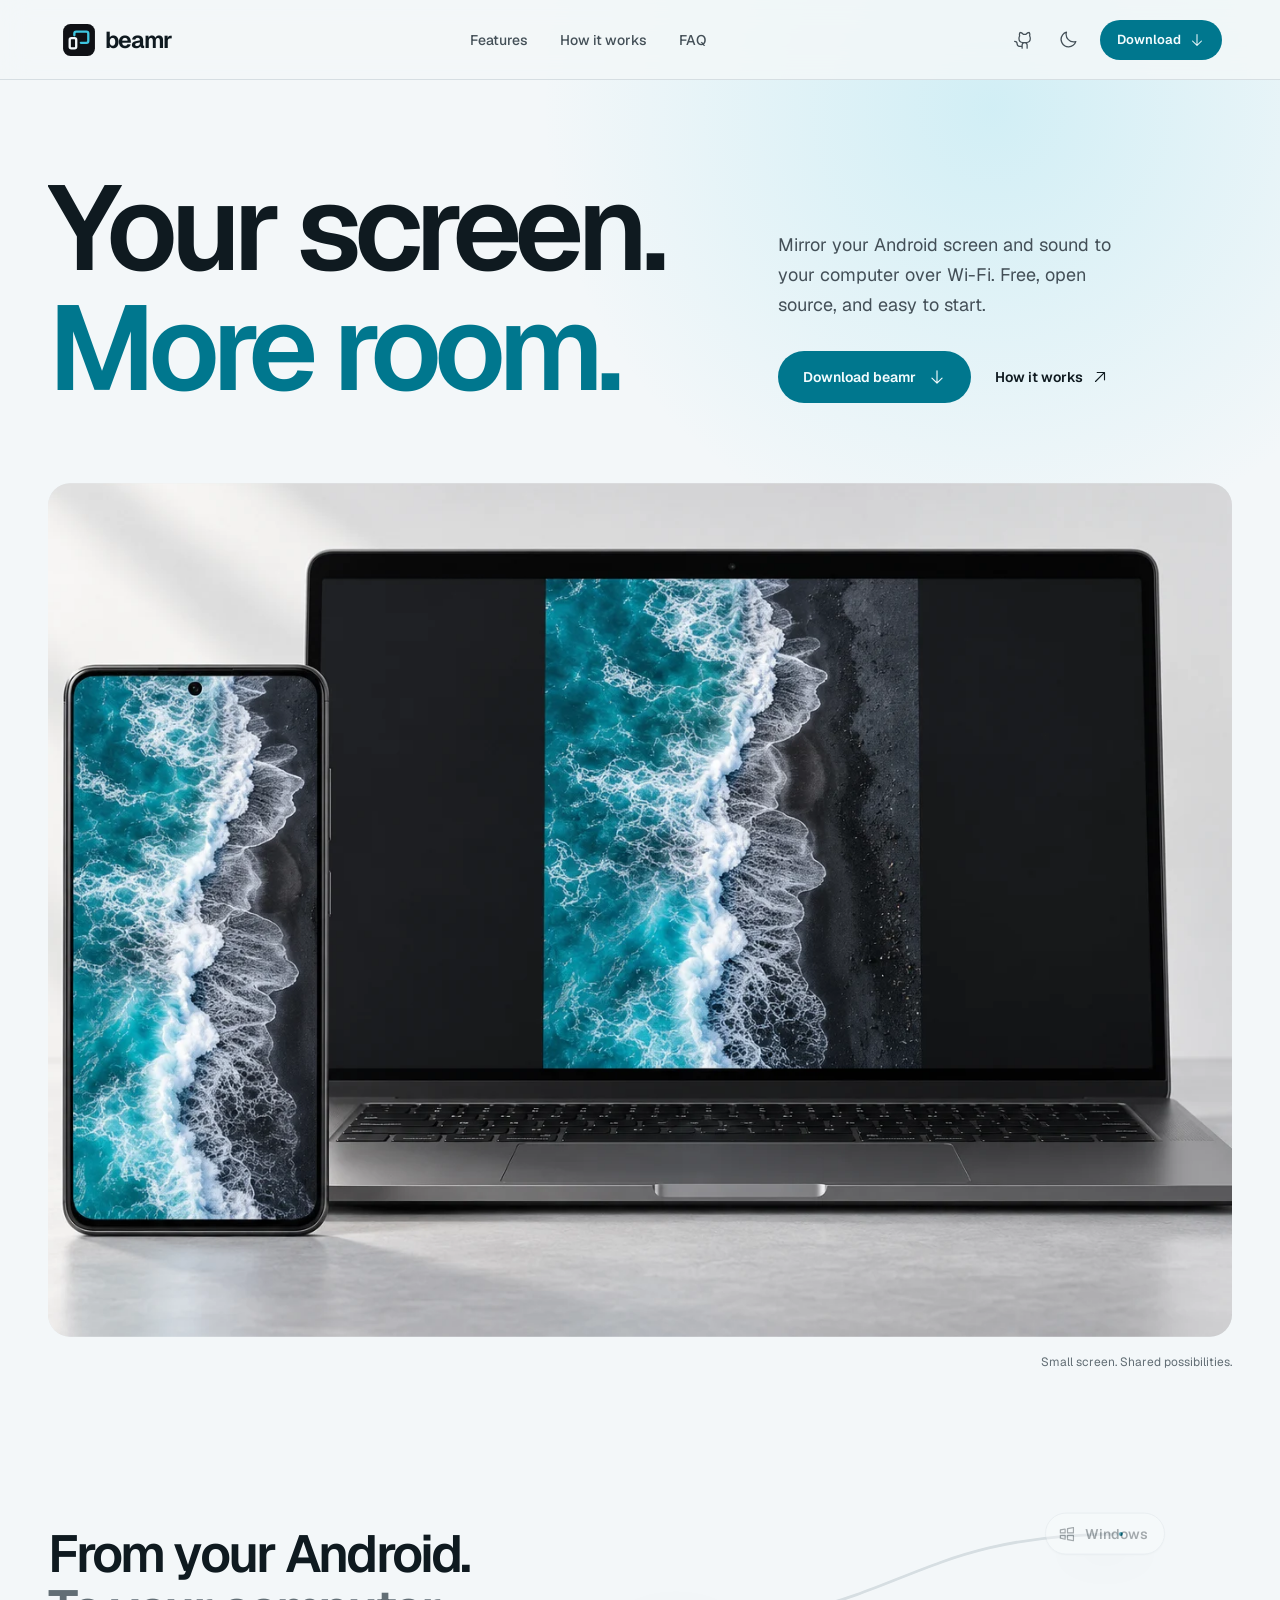
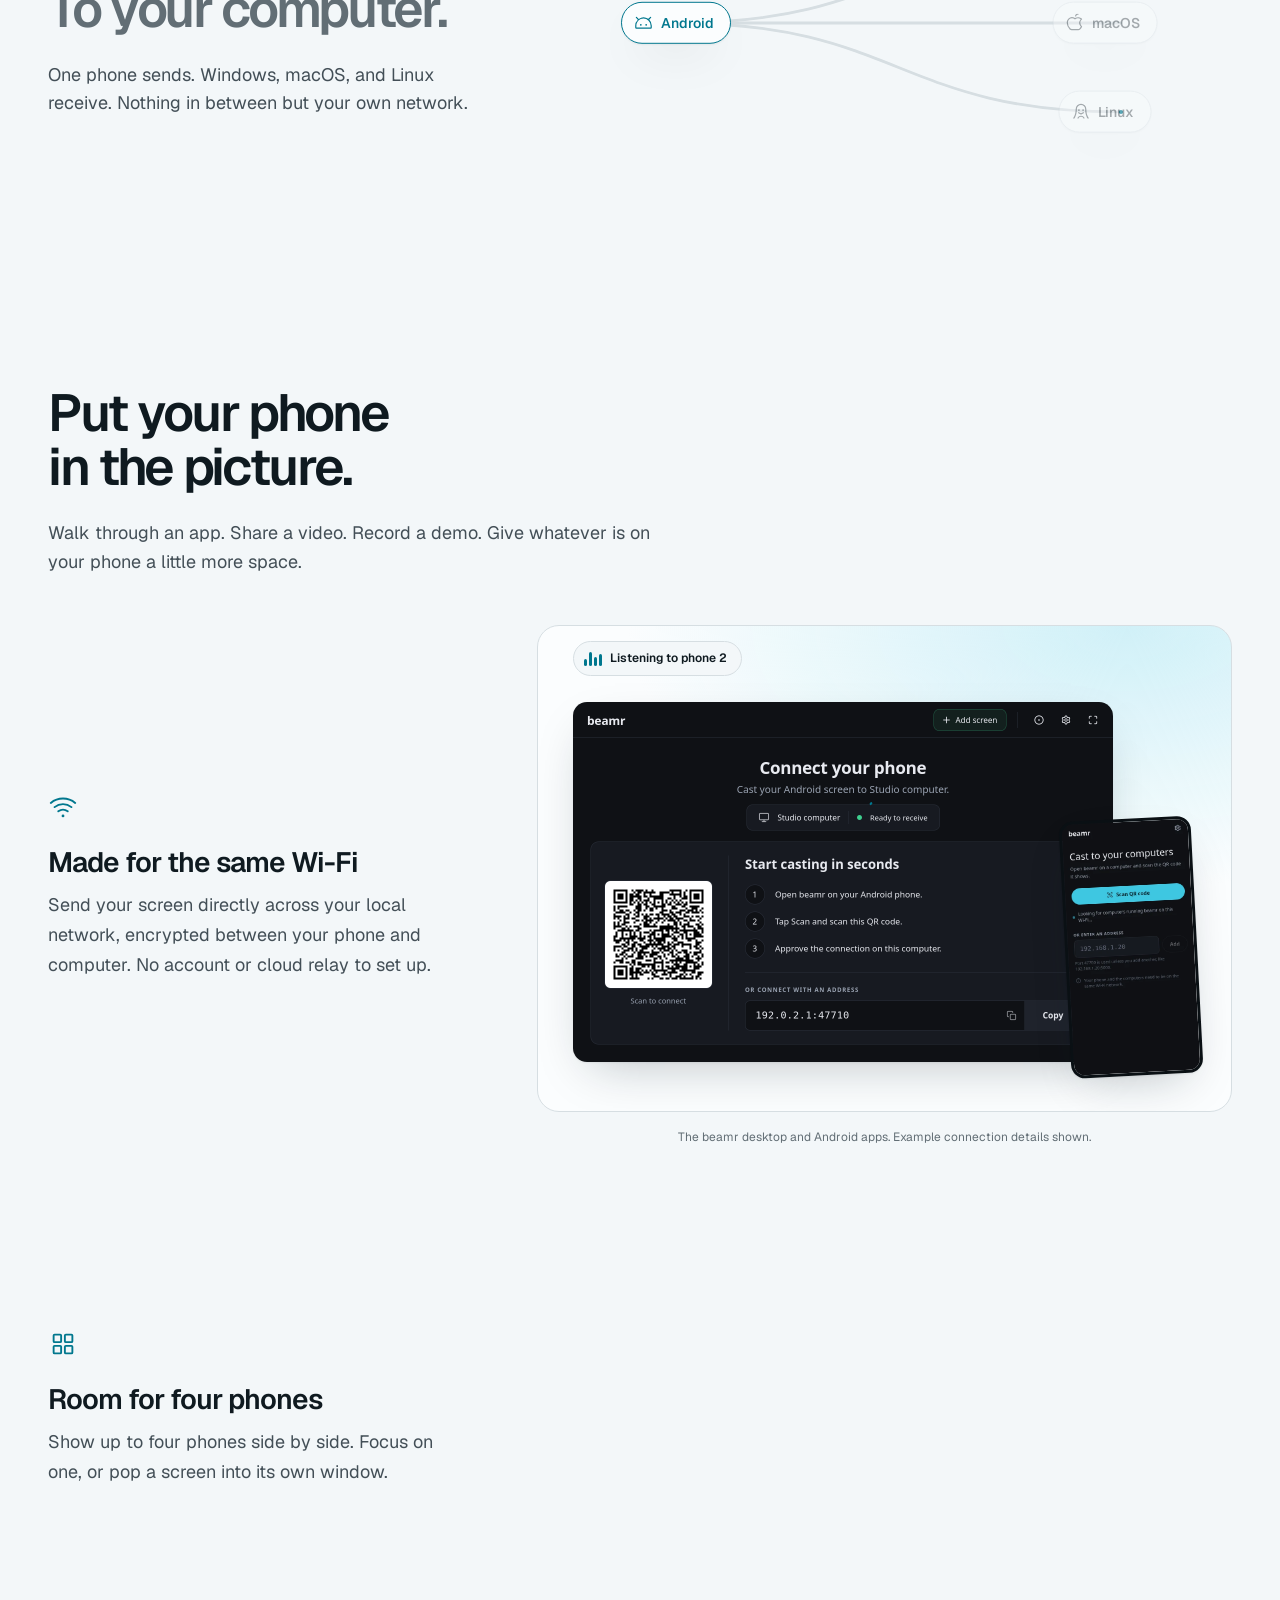
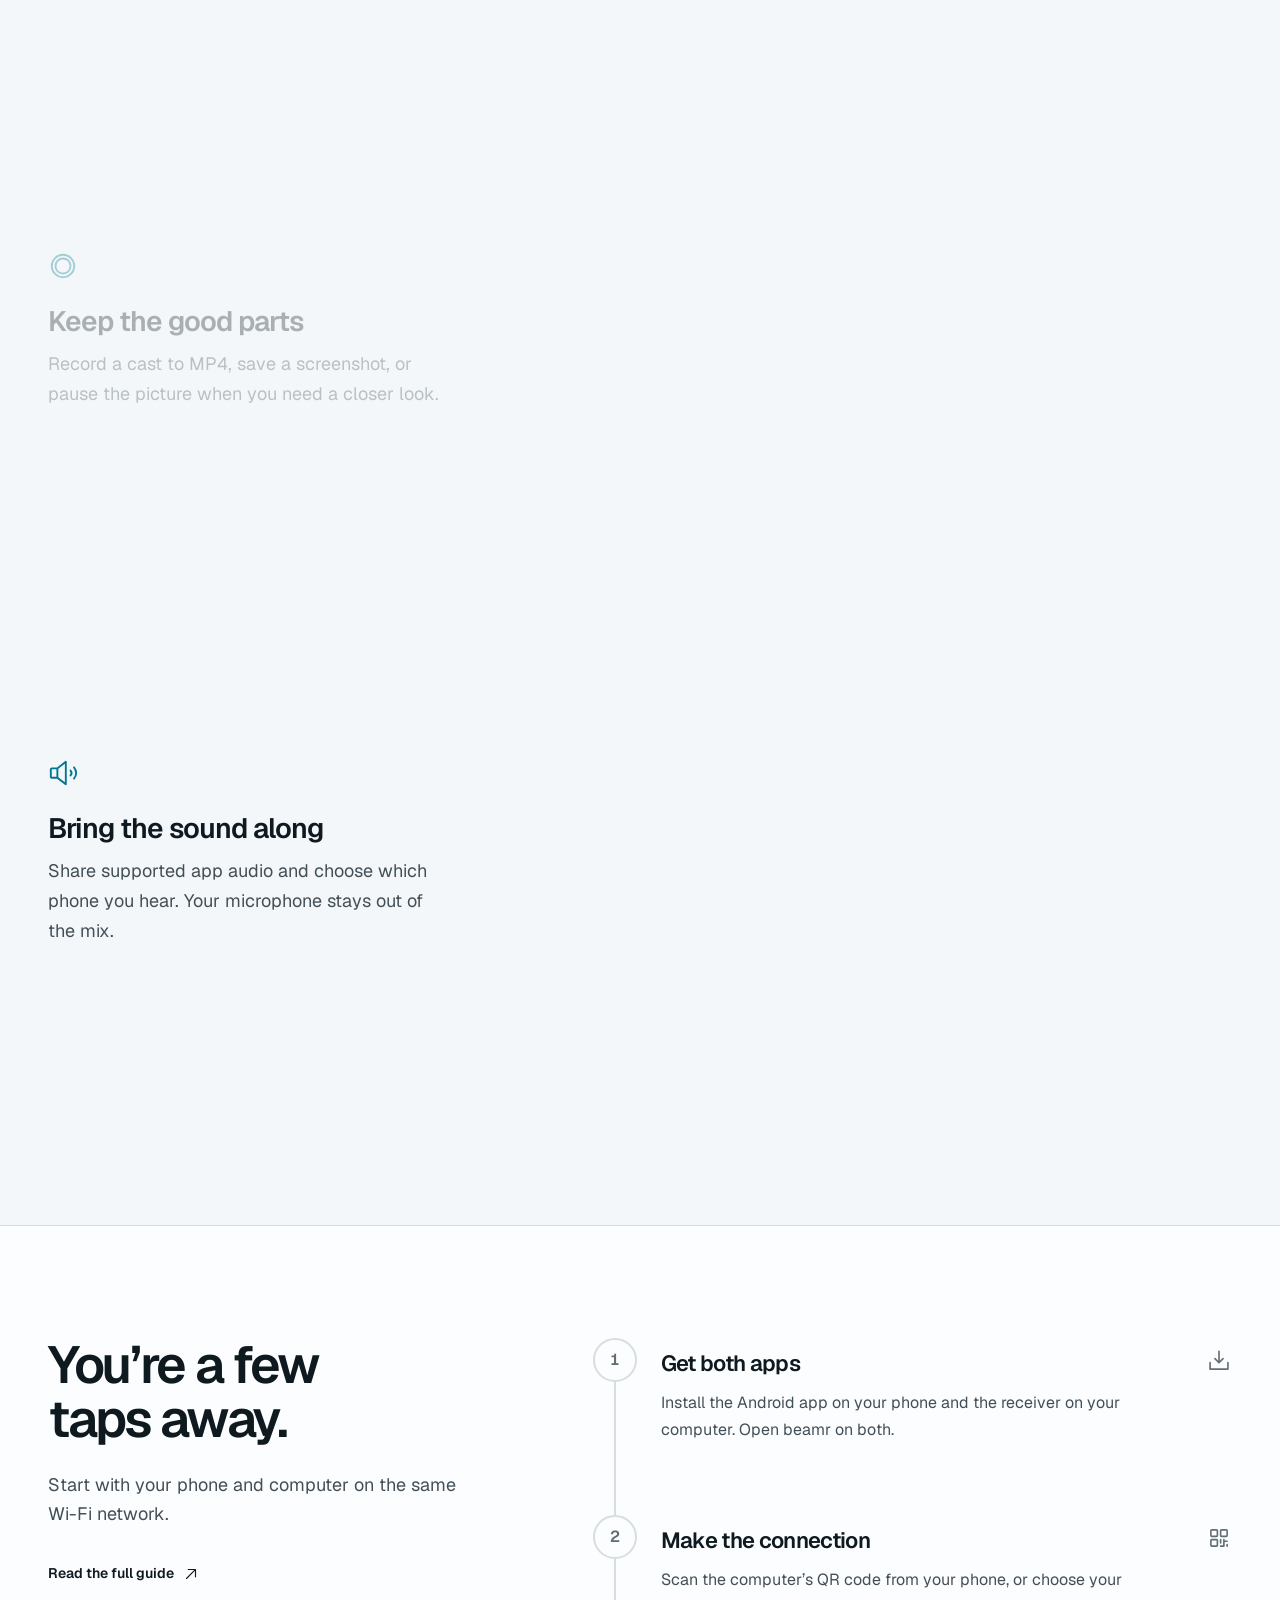
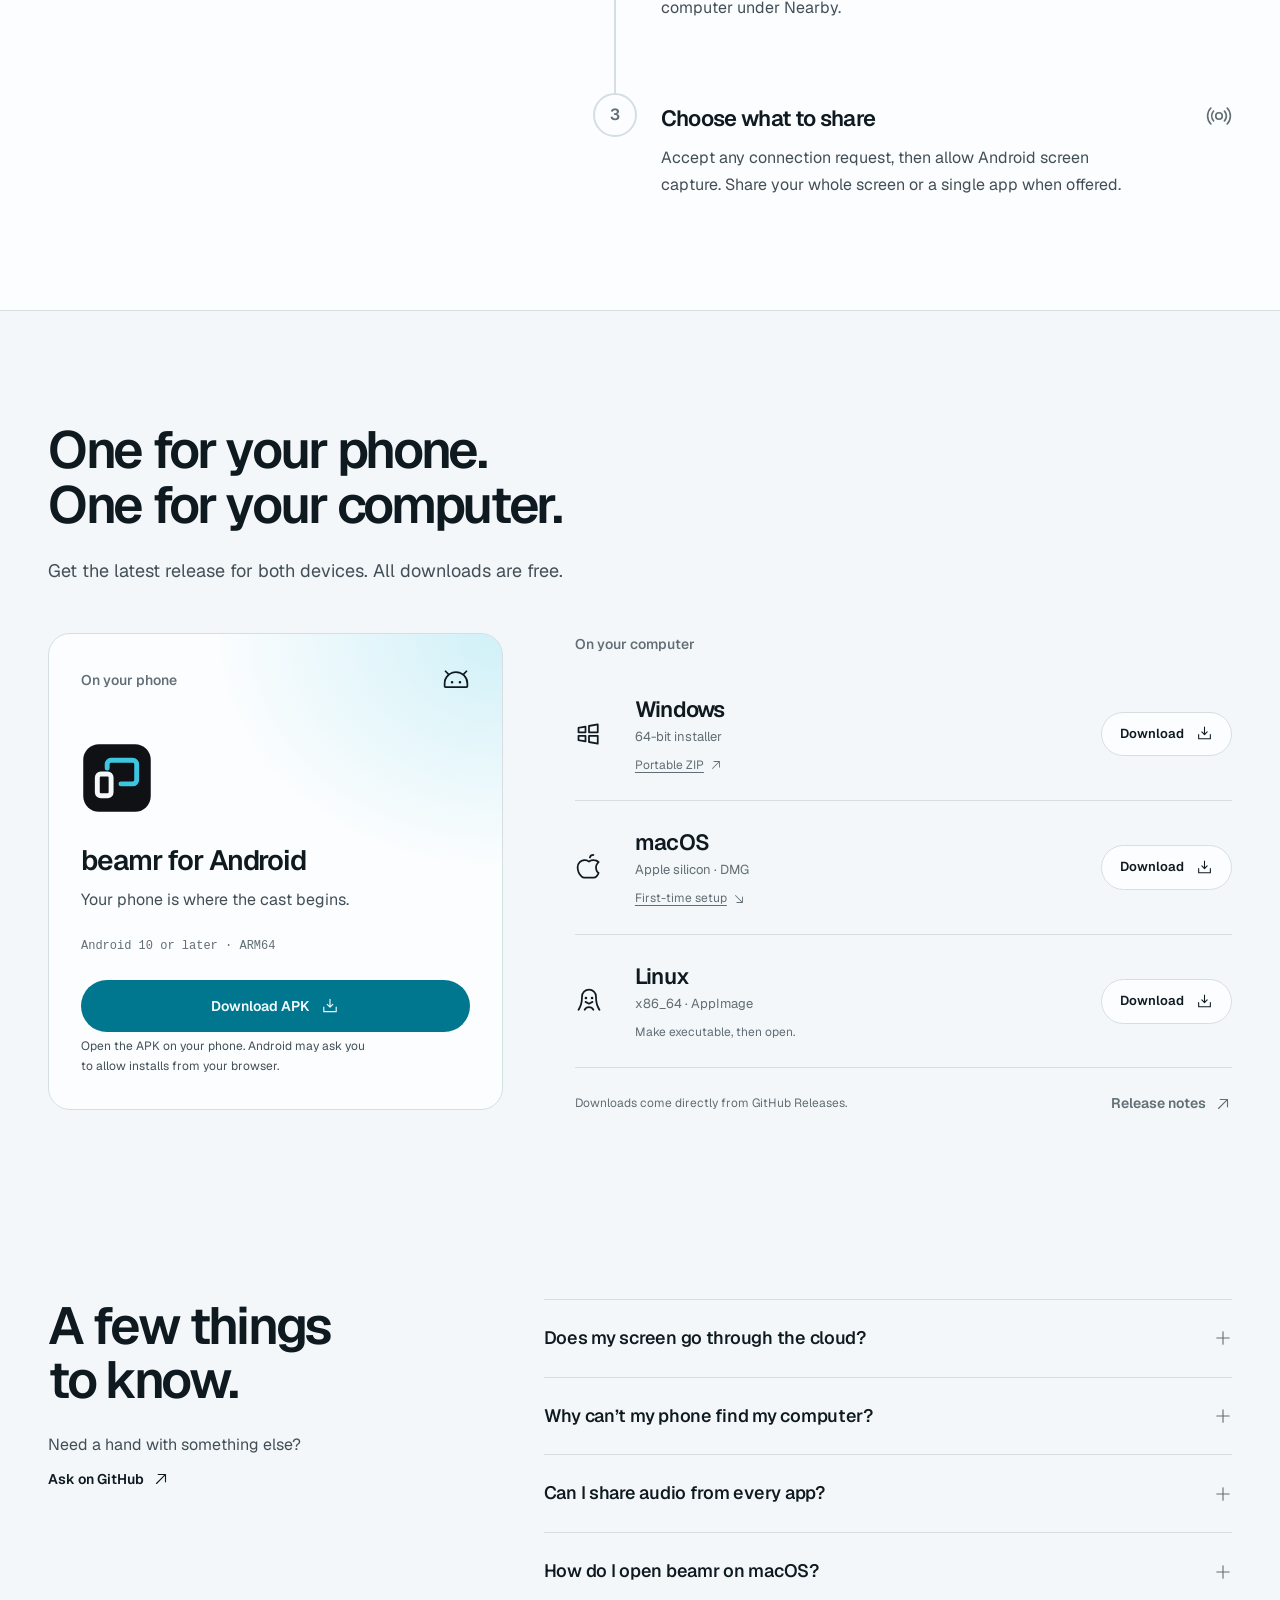
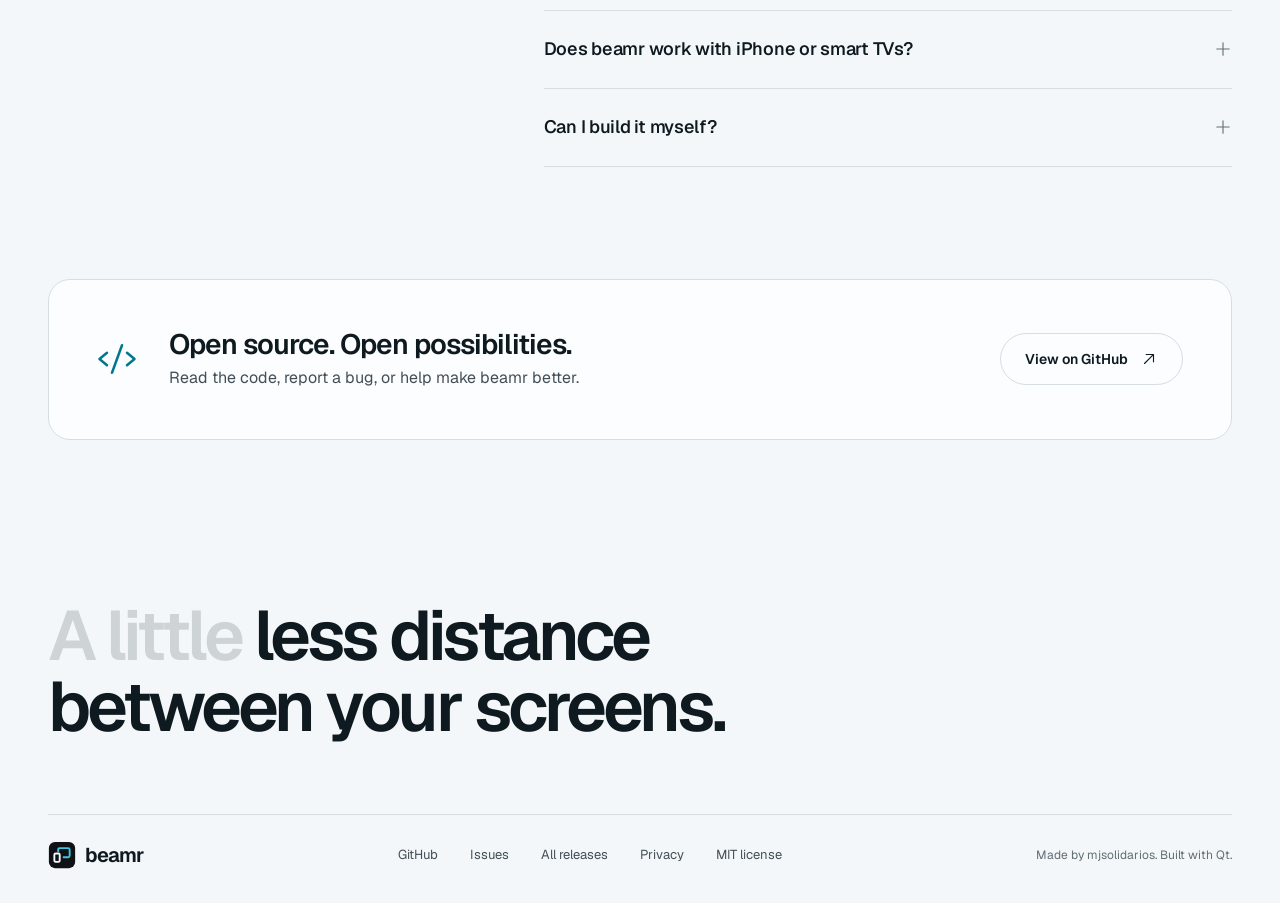
==== commit 13c8dbf3: "Add a privacy policy for the Play listing The site page describes the local cast, the TLS certificat" ====
--- a/site/index.html
+++ b/site/index.html
@@ -137,7 +137,7 @@
             <li class="feature is-active" data-feature="wifi">
               <svg class="feature-icon" aria-hidden="true"><use href="./assets/icons.svg#wifi-high"/></svg>
               <h3>Made for the same Wi-Fi</h3>
-              <p>Send your screen directly across your local network. No account or cloud relay to set up.</p>
+              <p>Send your screen directly across your local network, encrypted between your phone and computer. No account or cloud relay to set up.</p>
             </li>
             <li class="feature" data-feature="grid">
               <svg class="feature-icon" aria-hidden="true"><use href="./assets/icons.svg#squares-four"/></svg>
@@ -237,7 +237,7 @@
         <a class="text-link" href="https://github.com/mjsolidarios/beamr/issues">Ask on GitHub<svg class="icon" aria-hidden="true"><use href="./assets/icons.svg#arrow-up-right"/></svg></a>
       </div>
       <div class="questions">
-        <details><summary>Does my screen go through the cloud?<svg class="icon" aria-hidden="true"><use href="./assets/icons.svg#plus"/></svg></summary><p>No. beamr sends screen and audio data directly between your phone and computers on the same local network. You don’t need an account. Use a network you trust.</p></details>
+        <details><summary>Does my screen go through the cloud?<svg class="icon" aria-hidden="true"><use href="./assets/icons.svg#plus"/></svg></summary><p>No. Screen and audio go directly from your phone to the computer on your local network, encrypted with TLS. Scanning the computer’s QR code checks its certificate. beamr has no account and no cloud relay. The <a href="./privacy.html">privacy policy</a> describes what stays on your devices.</p></details>
         <details><summary>Why can’t my phone find my computer?<svg class="icon" aria-hidden="true"><use href="./assets/icons.svg#plus"/></svg></summary><p>Check that both devices are on the same Wi-Fi and your firewall allows beamr. Guest networks may prevent devices from connecting to each other. You can also scan the QR code or enter the address shown on the computer.</p></details>
         <details><summary>Can I share audio from every app?<svg class="icon" aria-hidden="true"><use href="./assets/icons.svg#plus"/></svg></summary><p>Turn on Cast sound before you start. Android only lets beamr capture audio from apps that allow it. Calls and protected audio stay silent, and beamr never captures the microphone.</p></details>
         <details id="macos-help"><summary>How do I open beamr on macOS?<svg class="icon" aria-hidden="true"><use href="./assets/icons.svg#plus"/></svg></summary><p>Open the DMG and copy beamr to Applications. This Apple silicon build is not yet signed. If macOS blocks it, follow <a href="https://support.apple.com/en-us/102445">Apple’s instructions for opening an app from an unidentified developer</a>, after confirming you downloaded it from this repository.</p></details>
@@ -257,7 +257,7 @@
     <p class="footer-line">A little less distance between your screens.</p>
     <div class="footer-meta">
       <a class="brand" href="./" aria-label="beamr home"><img src="./assets/beamr-icon.svg" width="28" height="28" alt=""><span>beamr</span></a>
-      <nav aria-label="Project links"><a href="https://github.com/mjsolidarios/beamr">GitHub</a><a href="https://github.com/mjsolidarios/beamr/issues">Issues</a><a href="https://github.com/mjsolidarios/beamr/releases">All releases</a><a href="https://github.com/mjsolidarios/beamr/blob/main/LICENSE">MIT license</a></nav>
+      <nav aria-label="Project links"><a href="https://github.com/mjsolidarios/beamr">GitHub</a><a href="https://github.com/mjsolidarios/beamr/issues">Issues</a><a href="https://github.com/mjsolidarios/beamr/releases">All releases</a><a href="./privacy.html">Privacy</a><a href="https://github.com/mjsolidarios/beamr/blob/main/LICENSE">MIT license</a></nav>
       <p class="footer-credit">Made by <a href="https://github.com/mjsolidarios">mjsolidarios</a>. Built with Qt.</p>
     </div>
   </footer>
--- a/site/styles.css
+++ b/site/styles.css
@@ -196,11 +196,13 @@
 .hero-actions { display: flex; flex-wrap: wrap; align-items: center; gap: var(--space-md); margin-top: var(--space-lg); }
 .hero-stage { margin-top: var(--space-2xl); }
 .hero-frame {
-  --g: max(var(--gutter), calc((100vw - 1240px) / 2));
-  height: clamp(320px, 74vh, 820px); overflow: hidden; background: var(--color-paper-3);
+  /* The frame keeps the photo's own 3:2 shape so nothing is ever cropped. It
+     starts inset to the text column and widens to the window (or 1440px). */
+  --g: max(var(--gutter), calc(50% - 620px));
+  width: min(100%, 1440px); margin-inline: auto; aspect-ratio: 3 / 2; overflow: hidden; background: var(--color-paper-3);
   clip-path: inset(0 var(--g) 0 var(--g) round var(--radius-card));
 }
-.hero-image { width: 100%; height: 100%; object-fit: cover; object-position: 50% 58%; transform-origin: 50% 60%; }
+.hero-image { width: 100%; height: 100%; object-fit: cover; transform-origin: 50% 50%; }
 .hero-stage figcaption { margin-top: var(--space-sm); font-size: var(--text-xs); color: var(--color-ink-3); text-align: right; }
 
 /* ---------- Route: Android to every desktop ---------- */
@@ -383,6 +385,19 @@
 .footer-meta nav a:hover, .footer-credit a:hover { color: var(--color-accent); }
 .footer-credit { font-size: var(--text-xs); color: var(--color-ink-3); }
 
+/* ---------- Privacy policy ---------- */
+.policy { padding-top: calc(var(--nav-h) + var(--space-3xl)); padding-bottom: var(--space-3xl); }
+.policy-wrap { max-width: 68ch; }
+.policy h1 { font-size: var(--text-2xl); font-weight: 600; line-height: 1.05; letter-spacing: -0.045em; }
+.policy .updated { margin-top: var(--space-sm); color: var(--color-ink-3); font-size: var(--text-sm); }
+.policy h2 { margin-top: var(--space-xl); font-size: var(--text-lg); font-weight: 600; letter-spacing: -0.03em; line-height: 1.25; }
+.policy p, .policy li { color: var(--color-ink-2); }
+.policy p, .policy ul { margin-top: var(--space-sm); }
+.policy ul { padding-left: 1.15rem; }
+.policy li + li { margin-top: 0.35rem; }
+.policy a { color: var(--color-accent); text-decoration: underline; text-underline-offset: 3px; }
+.policy a:hover { color: var(--color-accent-strong); }
+
 /* ---------- Motion: initial states, set before GSAP so the hero never flashes ---------- */
 .motion [data-intro] { opacity: 0; }
 
@@ -399,7 +414,6 @@
   .hero { padding-top: calc(var(--nav-h) + var(--space-2xl)); }
   .hero-head { grid-template-columns: minmax(0, 1fr); gap: var(--space-lg); }
   .hero-stage { margin-top: var(--space-xl); }
-  .hero-frame { height: clamp(260px, 62vw, 520px); }
   .route { grid-template-columns: minmax(0, 1fr); gap: var(--space-xl); padding-block: var(--space-3xl) var(--space-2xl); }
   .route-node { padding: 6px 11px 6px 8px; font-size: var(--text-xs); gap: 6px; }
   .route-node .icon { width: 15px; height: 15px; }
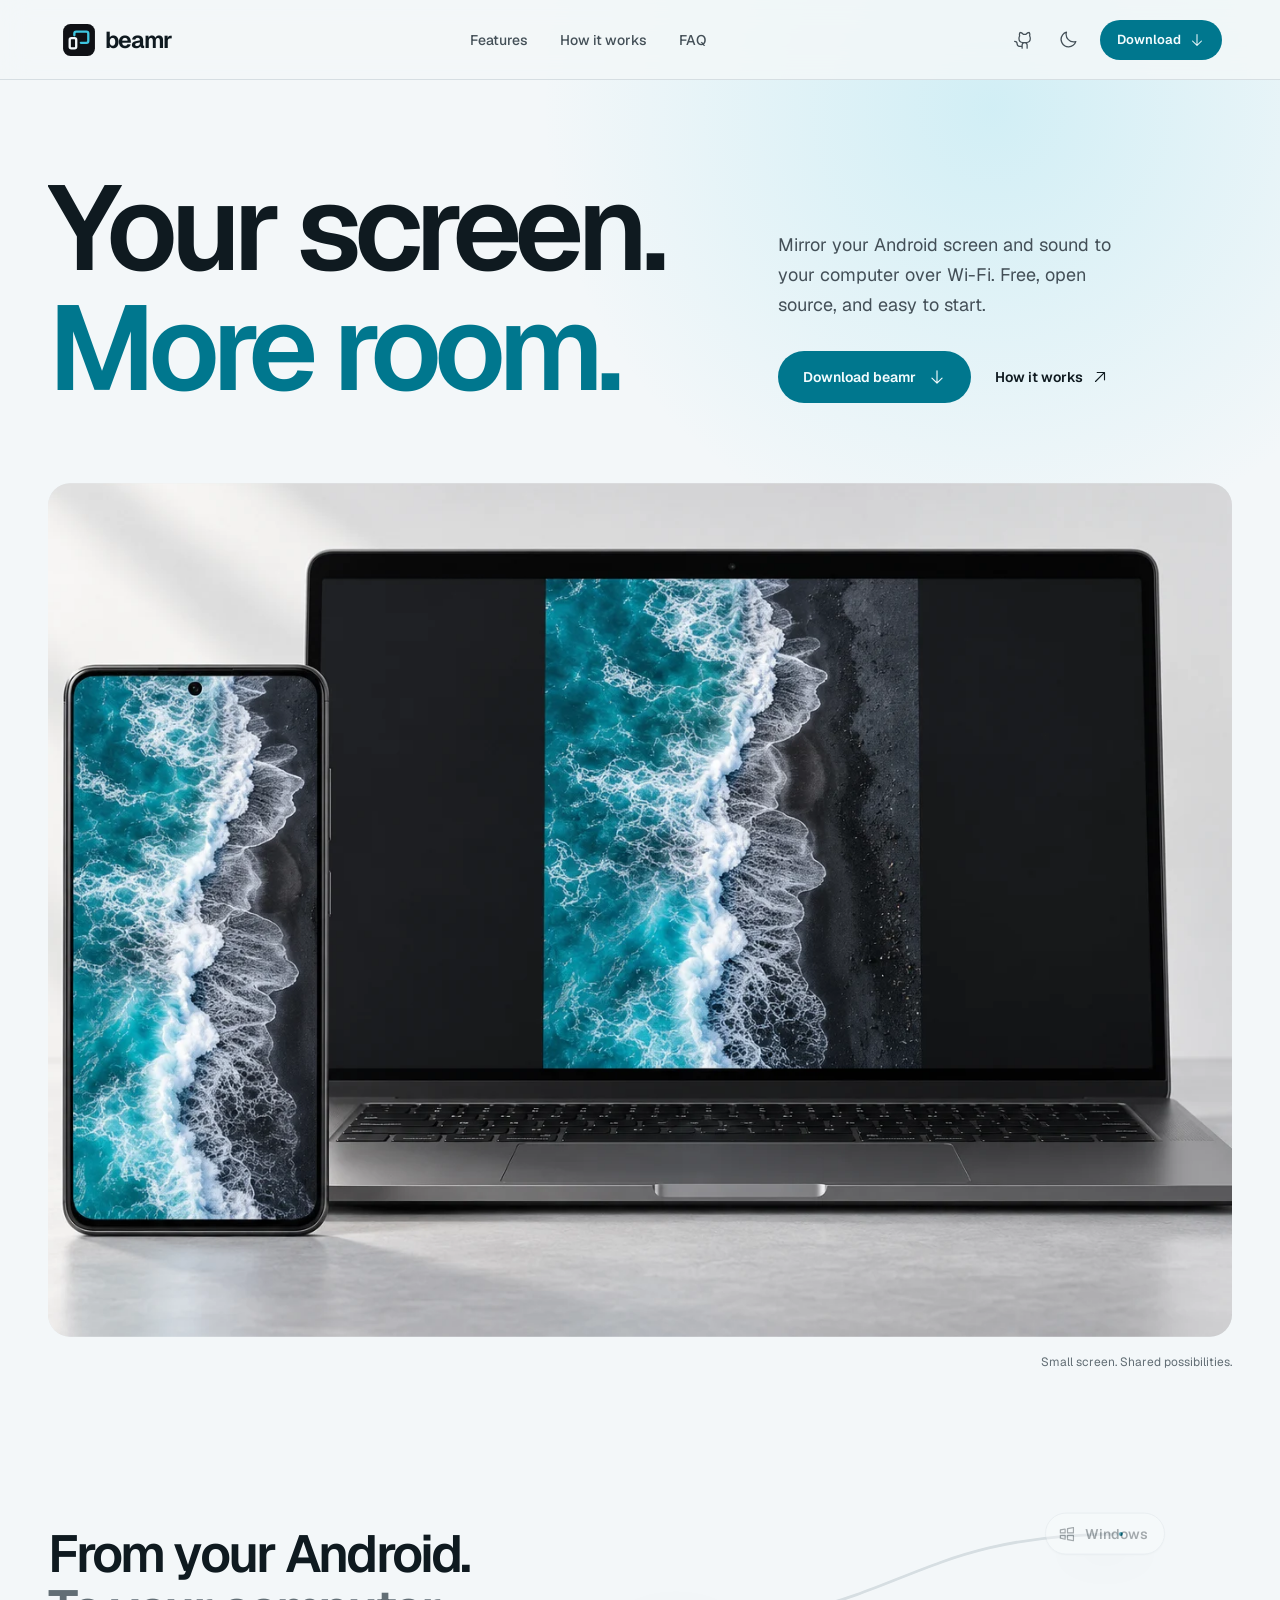
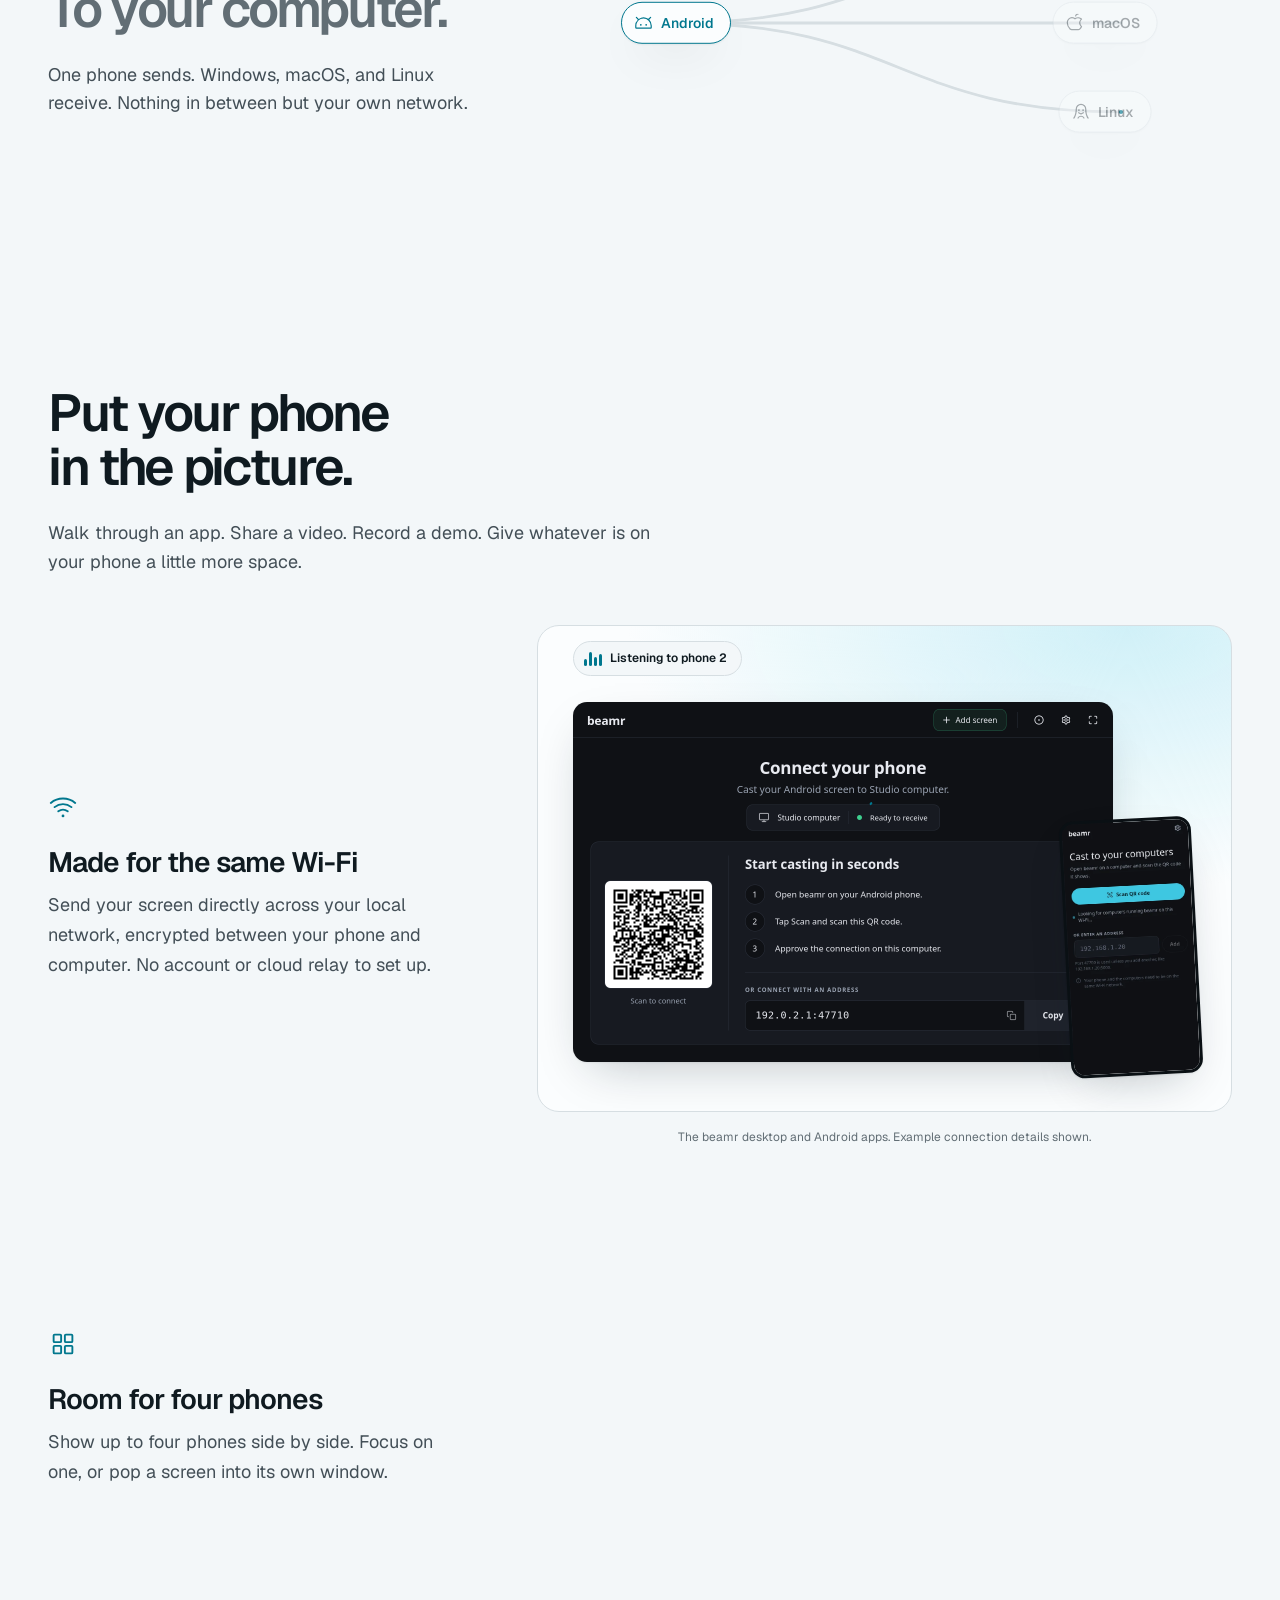
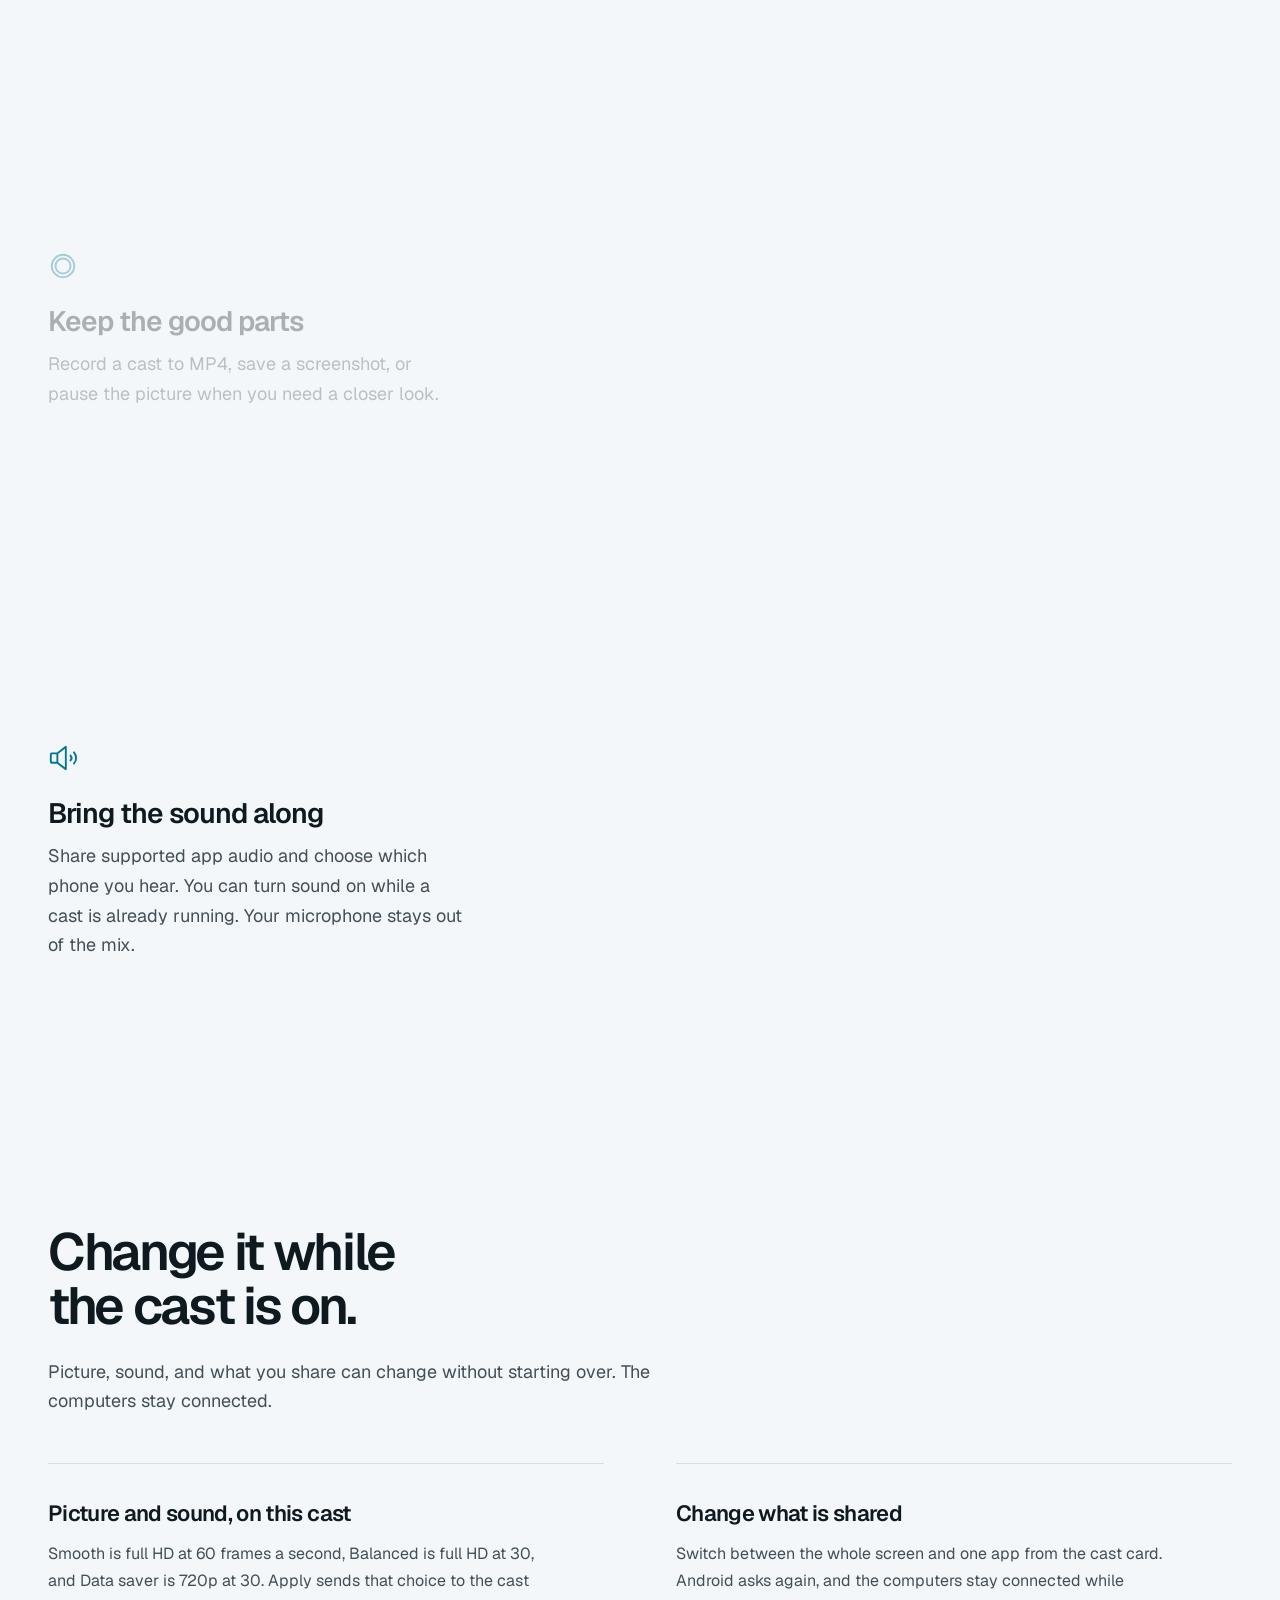
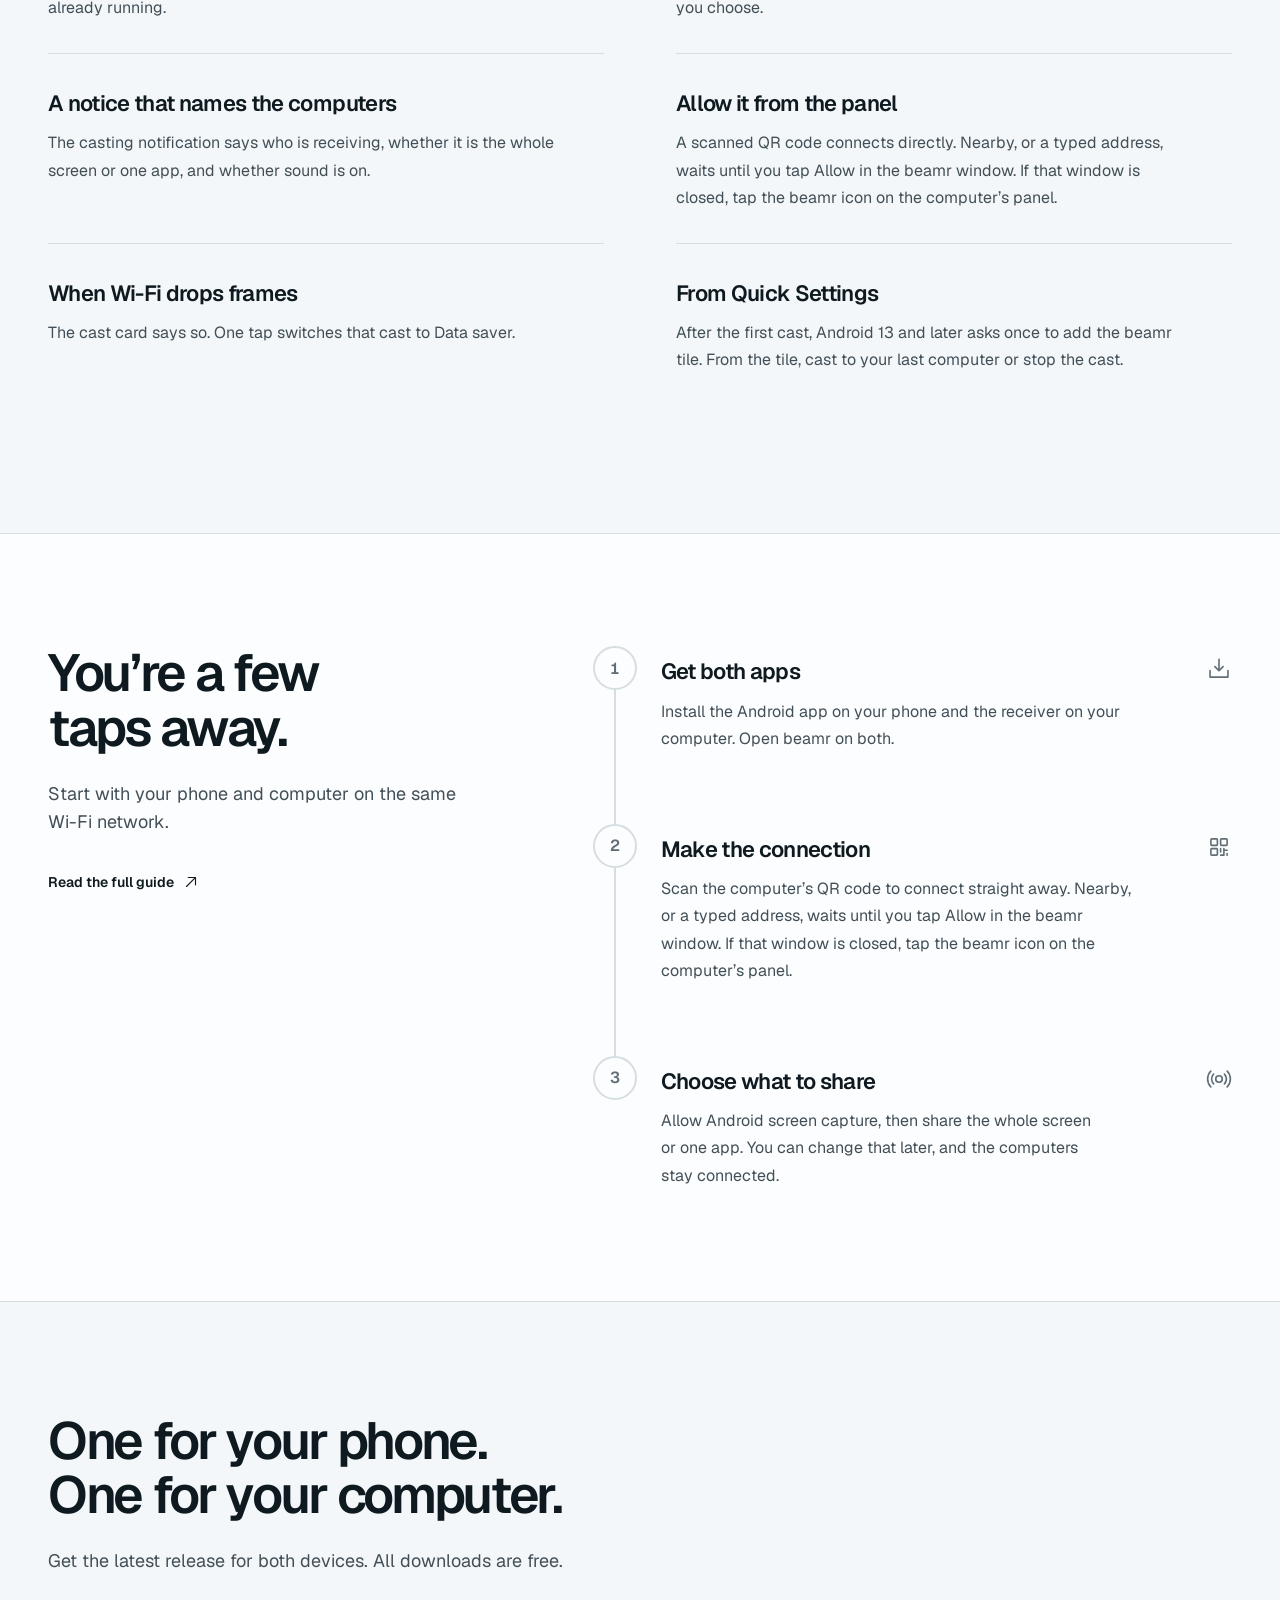
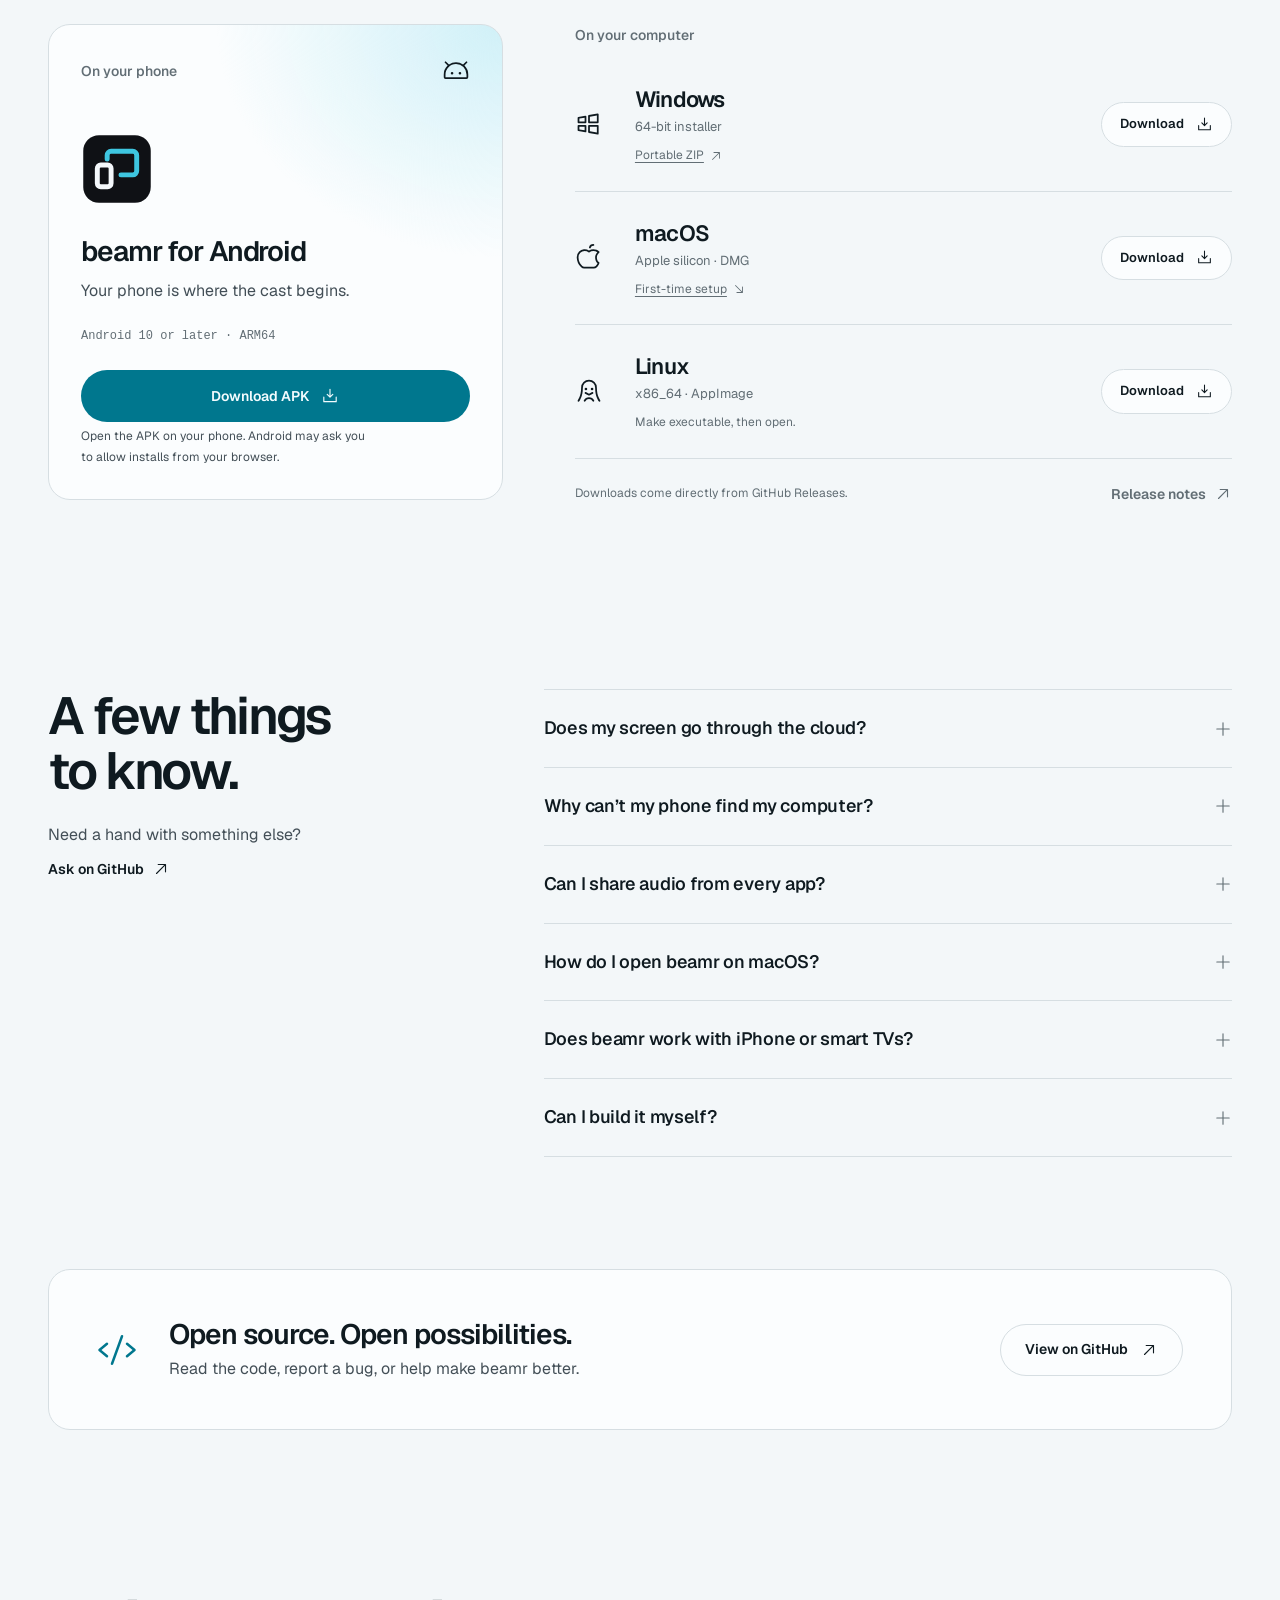
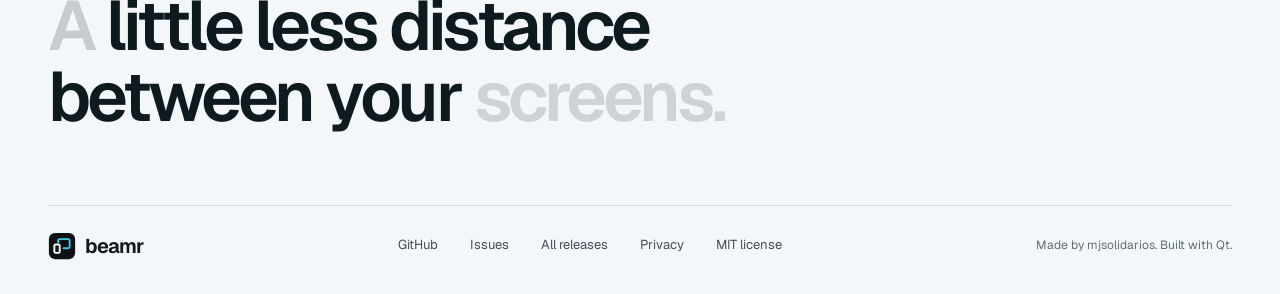
==== commit 35cb1ca5: "Describe live cast controls on the project site The home page covers applying picture and sound duri" ====
--- a/site/index.html
+++ b/site/index.html
@@ -152,7 +152,7 @@
             <li class="feature" data-feature="sound">
               <svg class="feature-icon" aria-hidden="true"><use href="./assets/icons.svg#speaker-high"/></svg>
               <h3>Bring the sound along</h3>
-              <p>Share supported app audio and choose which phone you hear. Your microphone stays out of the mix.</p>
+              <p>Share supported app audio and choose which phone you hear. You can turn sound on while a cast is already running. Your microphone stays out of the mix.</p>
             </li>
           </ol>
           <figure class="stage-wrap">
@@ -177,6 +177,39 @@
       </div>
     </section>
 
+    <section class="live container" aria-labelledby="live-title">
+      <div class="section-head" data-reveal>
+        <h2 id="live-title">Change it while the cast is on.</h2>
+        <p>Picture, sound, and what you share can change without starting over. The computers stay connected.</p>
+      </div>
+      <ul class="live-list">
+        <li data-reveal>
+          <h3>Picture and sound, on this cast</h3>
+          <p>Smooth is full HD at 60 frames a second, Balanced is full HD at 30, and Data saver is 720p at 30. Apply sends that choice to the cast already running.</p>
+        </li>
+        <li data-reveal>
+          <h3>Change what is shared</h3>
+          <p>Switch between the whole screen and one app from the cast card. Android asks again, and the computers stay connected while you choose.</p>
+        </li>
+        <li data-reveal>
+          <h3>A notice that names the computers</h3>
+          <p>The casting notification says who is receiving, whether it is the whole screen or one app, and whether sound is on.</p>
+        </li>
+        <li data-reveal>
+          <h3>Allow it from the panel</h3>
+          <p>A scanned QR code connects directly. Nearby, or a typed address, waits until you tap Allow in the beamr window. If that window is closed, tap the beamr icon on the computer’s panel.</p>
+        </li>
+        <li data-reveal>
+          <h3>When Wi-Fi drops frames</h3>
+          <p>The cast card says so. One tap switches that cast to Data saver.</p>
+        </li>
+        <li data-reveal>
+          <h3>From Quick Settings</h3>
+          <p>After the first cast, Android 13 and later asks once to add the beamr tile. From the tile, cast to your last computer or stop the cast.</p>
+        </li>
+      </ul>
+    </section>
+
     <section class="setup" id="how-it-works" aria-labelledby="setup-title">
       <div class="container setup-grid">
         <div class="setup-head">
@@ -187,8 +220,8 @@
         <ol class="steps">
           <li class="rail" aria-hidden="true"><span class="rail-fill"></span></li>
           <li class="step"><span class="step-dot" aria-hidden="true">1</span><div><h3>Get both apps</h3><p>Install the Android app on your phone and the receiver on your computer. Open beamr on both.</p></div><svg class="step-icon" aria-hidden="true"><use href="./assets/icons.svg#download-simple"/></svg></li>
-          <li class="step"><span class="step-dot" aria-hidden="true">2</span><div><h3>Make the connection</h3><p>Scan the computer’s QR code from your phone, or choose your computer under Nearby.</p></div><svg class="step-icon" aria-hidden="true"><use href="./assets/icons.svg#qr-code"/></svg></li>
-          <li class="step"><span class="step-dot" aria-hidden="true">3</span><div><h3>Choose what to share</h3><p>Accept any connection request, then allow Android screen capture. Share your whole screen or a single app when offered.</p></div><svg class="step-icon" aria-hidden="true"><use href="./assets/icons.svg#broadcast"/></svg></li>
+          <li class="step"><span class="step-dot" aria-hidden="true">2</span><div><h3>Make the connection</h3><p>Scan the computer’s QR code to connect straight away. Nearby, or a typed address, waits until you tap Allow in the beamr window. If that window is closed, tap the beamr icon on the computer’s panel.</p></div><svg class="step-icon" aria-hidden="true"><use href="./assets/icons.svg#qr-code"/></svg></li>
+          <li class="step"><span class="step-dot" aria-hidden="true">3</span><div><h3>Choose what to share</h3><p>Allow Android screen capture, then share the whole screen or one app. You can change that later, and the computers stay connected.</p></div><svg class="step-icon" aria-hidden="true"><use href="./assets/icons.svg#broadcast"/></svg></li>
         </ol>
       </div>
     </section>
@@ -239,7 +272,7 @@
       <div class="questions">
         <details><summary>Does my screen go through the cloud?<svg class="icon" aria-hidden="true"><use href="./assets/icons.svg#plus"/></svg></summary><p>No. Screen and audio go directly from your phone to the computer on your local network, encrypted with TLS. Scanning the computer’s QR code checks its certificate. beamr has no account and no cloud relay. The <a href="./privacy.html">privacy policy</a> describes what stays on your devices.</p></details>
         <details><summary>Why can’t my phone find my computer?<svg class="icon" aria-hidden="true"><use href="./assets/icons.svg#plus"/></svg></summary><p>Check that both devices are on the same Wi-Fi and your firewall allows beamr. Guest networks may prevent devices from connecting to each other. You can also scan the QR code or enter the address shown on the computer.</p></details>
-        <details><summary>Can I share audio from every app?<svg class="icon" aria-hidden="true"><use href="./assets/icons.svg#plus"/></svg></summary><p>Turn on Cast sound before you start. Android only lets beamr capture audio from apps that allow it. Calls and protected audio stay silent, and beamr never captures the microphone.</p></details>
+        <details><summary>Can I share audio from every app?<svg class="icon" aria-hidden="true"><use href="./assets/icons.svg#plus"/></svg></summary><p>Turn Cast sound on before you start, or apply it while a cast is running. If Android declines, Open settings on the cast card takes you there. Coming back with permission starts the audio on that cast. Android only lets beamr capture audio from apps that allow it. Calls and protected audio stay silent, and beamr never captures the microphone.</p></details>
         <details id="macos-help"><summary>How do I open beamr on macOS?<svg class="icon" aria-hidden="true"><use href="./assets/icons.svg#plus"/></svg></summary><p>Open the DMG and copy beamr to Applications. This Apple silicon build is not yet signed. If macOS blocks it, follow <a href="https://support.apple.com/en-us/102445">Apple’s instructions for opening an app from an unidentified developer</a>, after confirming you downloaded it from this repository.</p></details>
         <details><summary>Does beamr work with iPhone or smart TVs?<svg class="icon" aria-hidden="true"><use href="./assets/icons.svg#plus"/></svg></summary><p>beamr currently sends from Android phones to computers running Windows, macOS, or Linux. There’s no iPhone sender or standalone smart TV app. You can connect your computer to a larger display.</p></details>
         <details><summary>Can I build it myself?<svg class="icon" aria-hidden="true"><use href="./assets/icons.svg#plus"/></svg></summary><p>Yes. Both apps are built with Qt 6 and QML. The project is open source under the MIT license, with separately licensed dependencies. Find <a href="https://github.com/mjsolidarios/beamr#building">build instructions</a> and <a href="https://github.com/mjsolidarios/beamr/blob/main/THIRD_PARTY_NOTICES.md">third-party notices</a> in the repository.</p></details>
--- a/site/styles.css
+++ b/site/styles.css
@@ -290,6 +290,16 @@
 .stage[data-state="record"] .stage-screens { outline-color: var(--color-rec); }
 .stage[data-state="sound"] .stage-phone { transform: translateY(-4%) rotate(-3deg); }
 
+/* ---------- Live cast controls ---------- */
+.live { padding-bottom: var(--space-3xl); }
+.live-list {
+  list-style: none; padding: 0; margin-top: var(--space-xl);
+  display: grid; grid-template-columns: repeat(2, minmax(0, 1fr)); column-gap: var(--space-2xl);
+}
+.live-list li { padding-block: var(--space-lg); border-top: var(--rule-hair) solid var(--color-rule); }
+.live-list h3 { font-size: var(--text-lg); font-weight: 600; letter-spacing: -0.03em; }
+.live-list p { margin-top: var(--space-2xs); max-width: 46ch; color: var(--color-ink-2); line-height: 1.7; }
+
 /* ---------- Setup ---------- */
 .setup { background: var(--color-paper-2); border-block: var(--rule-hair) solid var(--color-rule); padding-block: var(--space-3xl); }
 .setup-grid { display: grid; grid-template-columns: minmax(0, 0.85fr) minmax(0, 1.15fr); gap: var(--space-2xl); }
@@ -422,7 +432,8 @@
   .stage-wrap { order: -1; top: calc(var(--nav-h) + 16px); z-index: 2; padding-block: var(--space-sm) var(--space-2xs); background: var(--color-paper); }
   .stage-wrap figcaption { display: none; }
   .feature { min-height: 46vh; padding-block: var(--space-lg); }
-  .setup-grid, .download-layout, .faq { grid-template-columns: minmax(0, 1fr); gap: var(--space-xl); }
+  .setup-grid, .download-layout, .faq, .live-list { grid-template-columns: minmax(0, 1fr); gap: var(--space-xl); }
+  .live-list { gap: 0; }
   .setup-head { position: static; }
   .open-source { flex-direction: column; align-items: flex-start; padding: var(--space-lg); }
   .open-source .button { margin-left: 0; }
